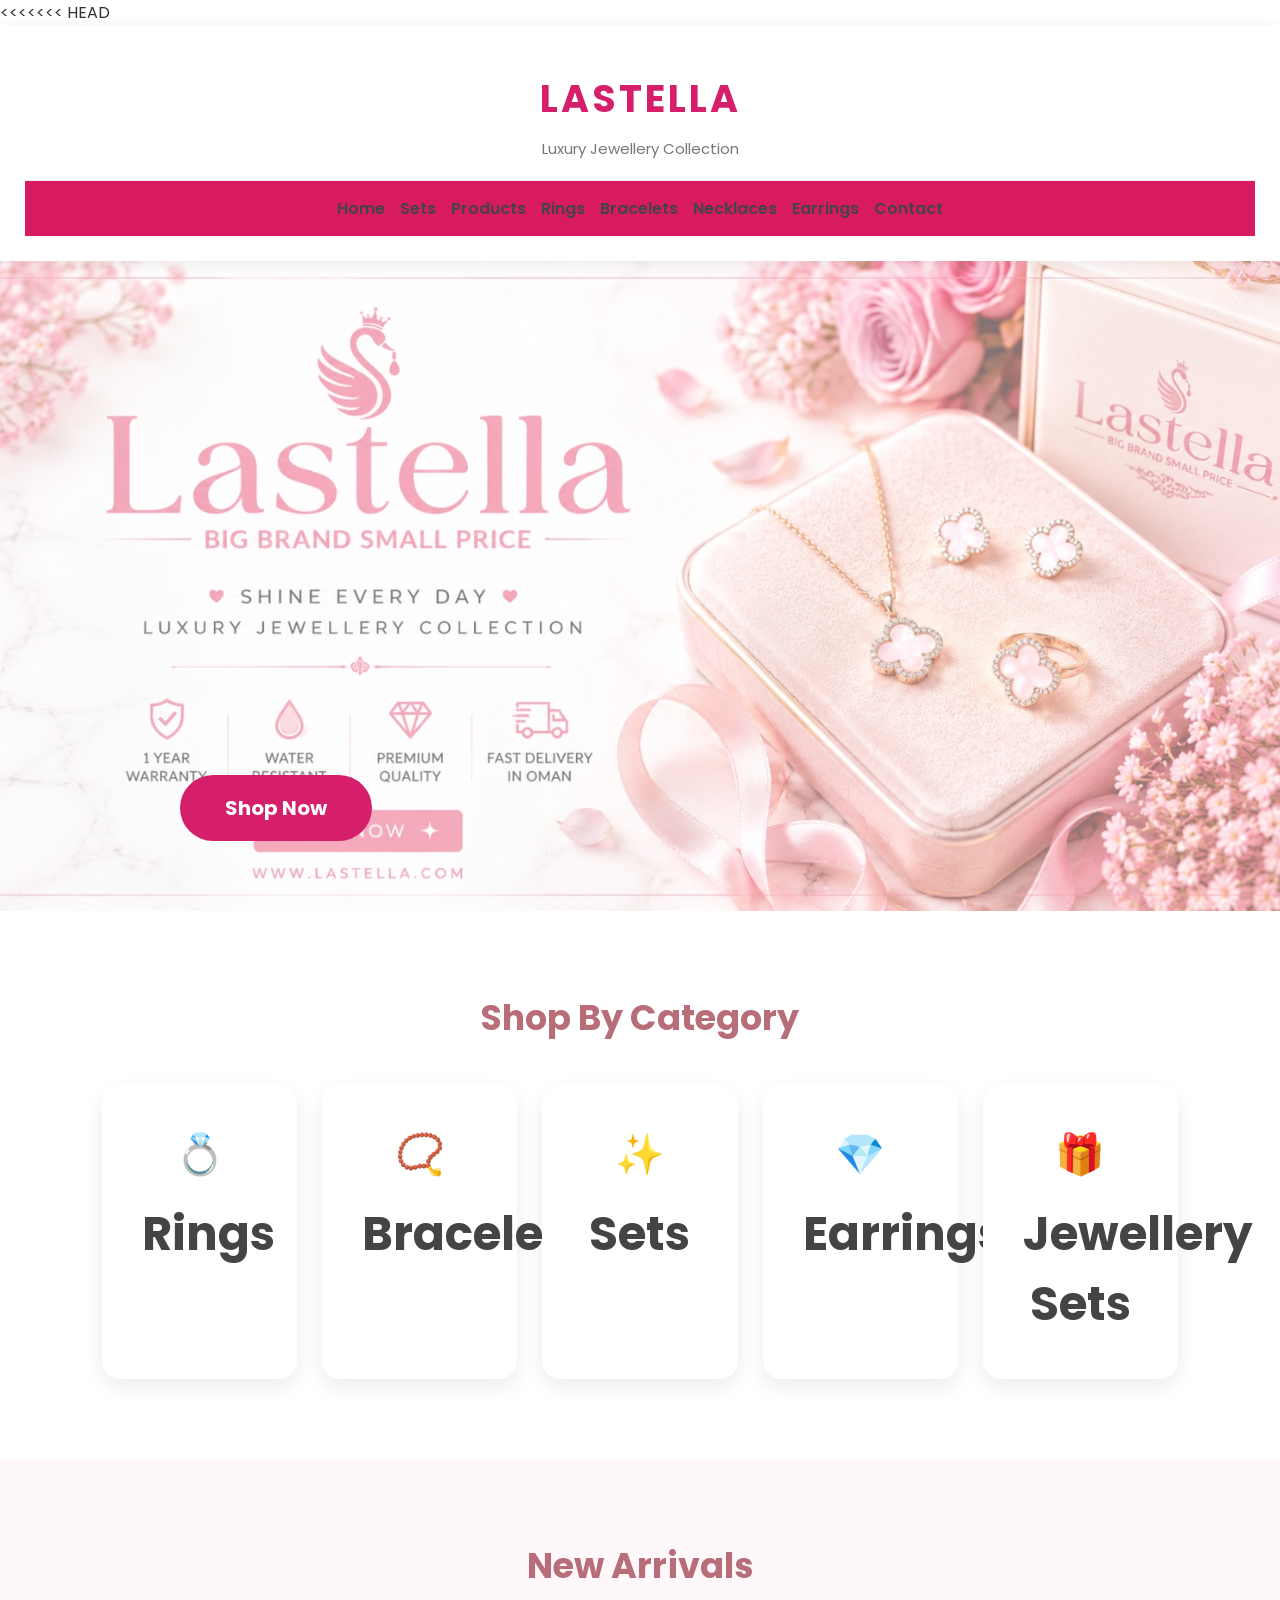
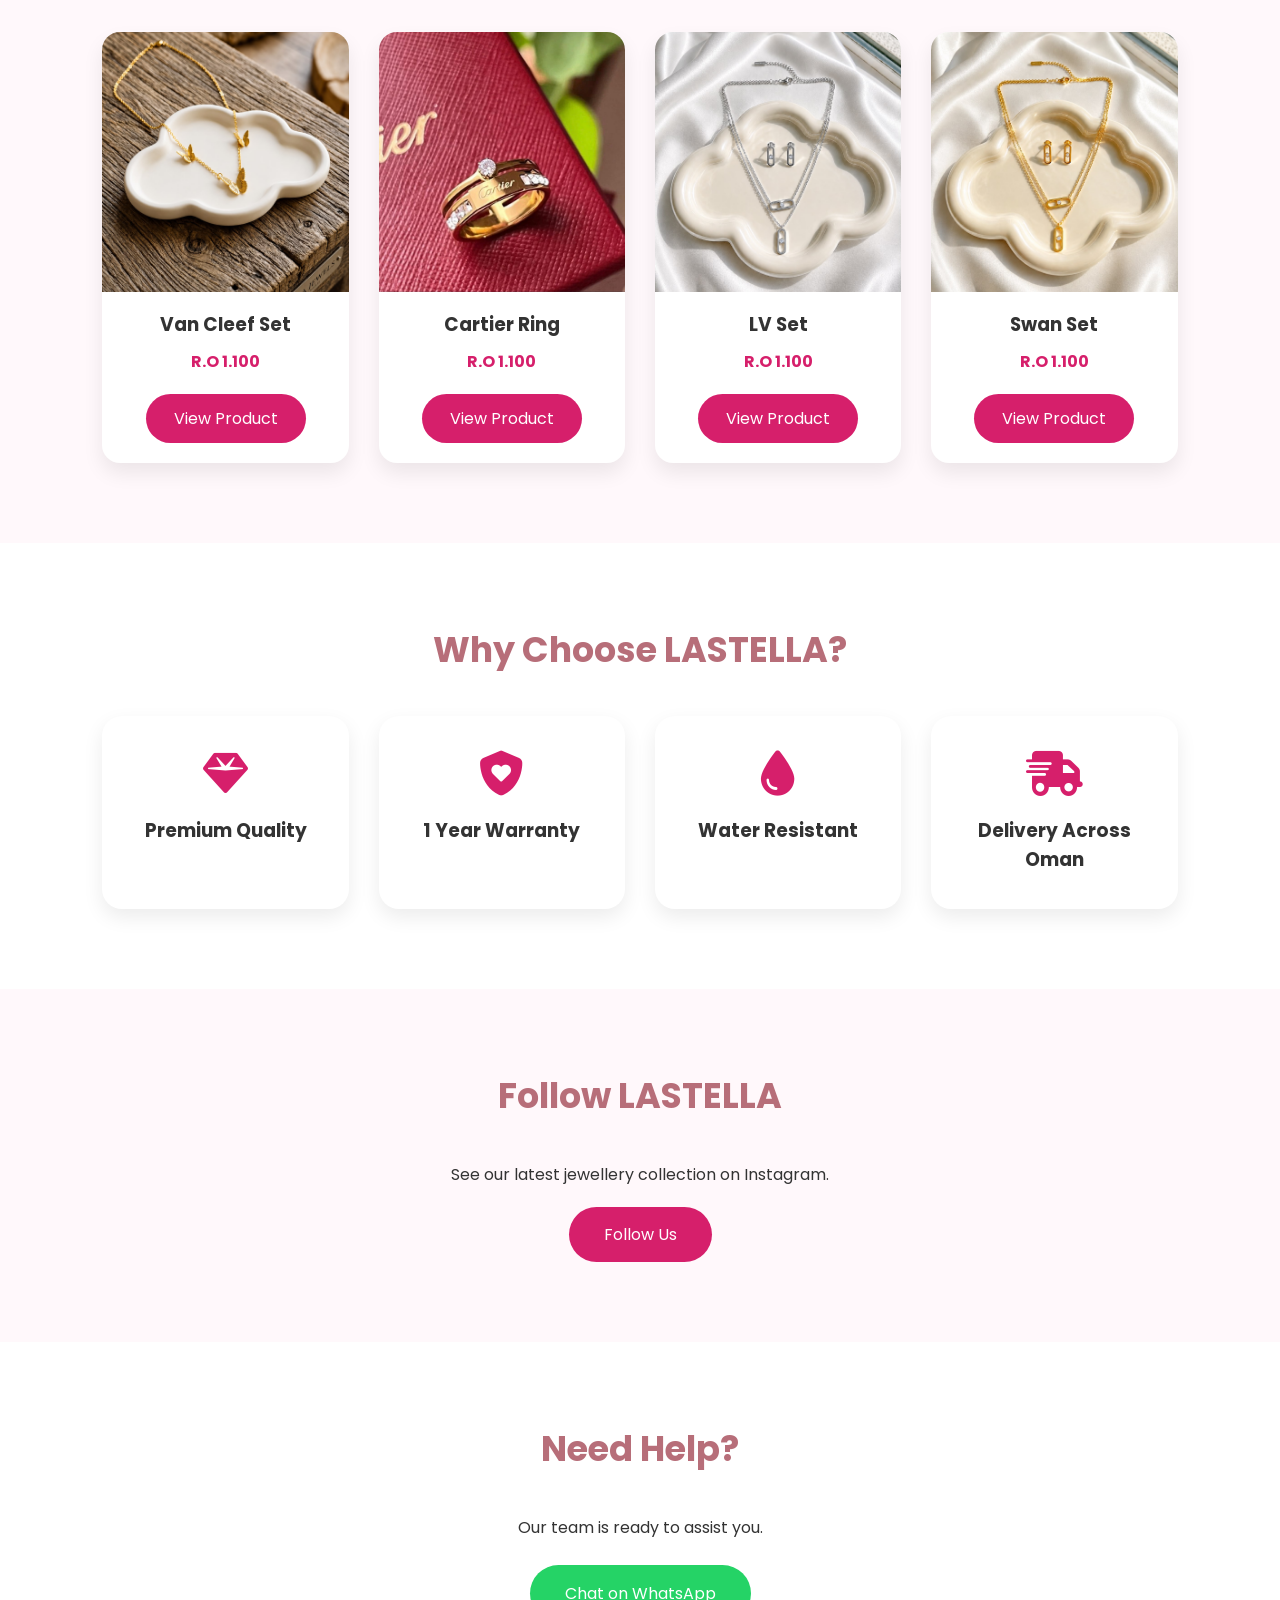
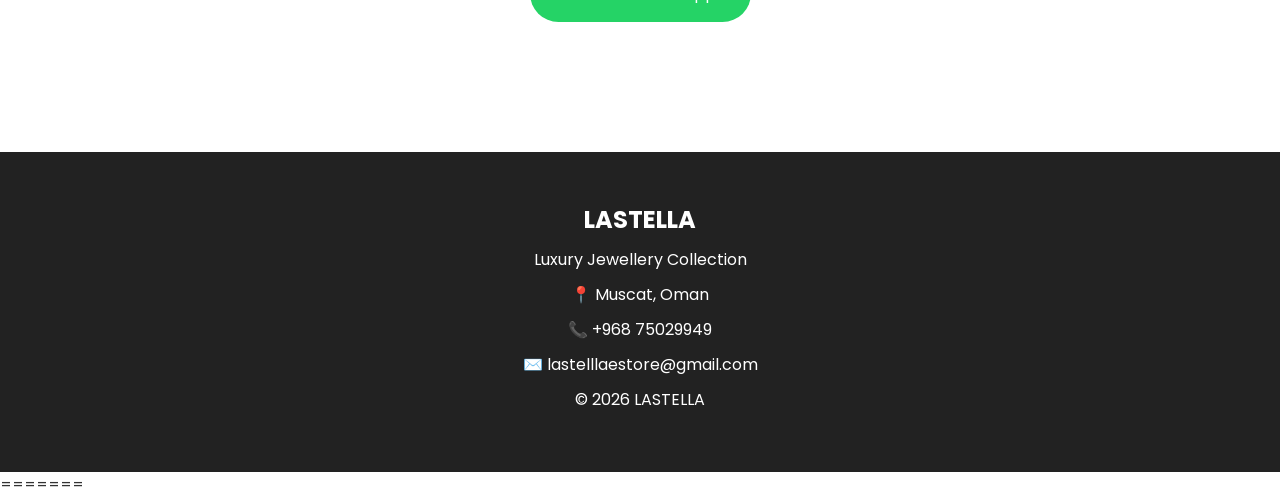
==== index.html @ ee45e2e3 "FSD" ====
<<<<<<< HEAD
<!DOCTYPE html>
<html lang="en">
<head>
<meta charset="UTF-8">
<meta name="viewport" content="width=device-width, initial-scale=1.0">
<title>LASTELLA - Products</title>

<link rel="stylesheet" href="style.css">

</head>
<body>
<!DOCTYPE html>
<html lang="en">

<head>

<meta charset="UTF-8">

<meta name="viewport" content="width=device-width, initial-scale=1.0">

<title>LASTELLA | Luxury Jewellery</title>

<link rel="stylesheet" href="style.css">

<link rel="preconnect" href="https://fonts.googleapis.com">

<link rel="preconnect" href="https://fonts.gstatic.com" crossorigin>

<link href="https://fonts.googleapis.com/css2?family=Poppins:wght@300;400;500;600;700&display=swap" rel="stylesheet">

<link rel="stylesheet"
href="https://cdnjs.cloudflare.com/ajax/libs/font-awesome/6.5.2/css/all.min.css">

</head>

<body>

<!-- ================= HEADER ================= -->

<header>

<div class="logo">

<h1>LASTELLA</h1>

<p>Luxury Jewellery Collection</p>

</div>

<nav>

<a href="index.html">Home</a>

<a href="sets.html">Sets</a>

<a href="products.html">Products</a>

<a href="ring.html">Rings</a>

<a href="bracelet.html">Bracelets</a>

<a href="necklace.html">Necklaces</a>

<a href="earrings.html">Earrings</a>

<a href="contact.html">Contact</a>

</nav>

</header>

<!-- ================= HERO ================= -->

<section class="hero">

<a href="products.html" class="shop-btn">

Shop Now

</a>

</section>
<!-- ================= CATEGORY ================= -->

<section class="category-section">

<h2>

Shop By Category

</h2>

<div class="category-grid">

<a href="ring.html" class="category-card">

💍

<h3>Rings</h3>

</a>

<a href="bracelet.html" class="category-card">

📿

<h3>Bracelets</h3>

</a>

<a href="sets.html" class="category-card">

✨

<h3>Sets</h3>

</a>

<a href="earrings.html" class="category-card">

💎

<h3>Earrings</h3>

</a>

<a href="products.html" class="category-card">

🎁

<h3>Jewellery Sets</h3>

</a>

</div>

</section>

<!-- ================= NEW ARRIVALS ================= -->

<section class="featured">

<h2>

New Arrivals

</h2>

<div class="featured-grid">

<div class="feature-card">

<img src="images/product1.jpg">

<h3>Van Cleef Set</h3>

<p>R.O 1.100</p>

<a href="products.html">

View Product

</a>

</div>

<div class="feature-card">

<img src="images/product500.jpg">

<h3>Cartier Ring</h3>

<p>R.O 1.100</p>

<a href="ring.html">

View Product

</a>

</div>

<div class="feature-card">

<img src="images/product3.jpg">

<h3>LV Set</h3>

<p>R.O 1.100</p>

<a href="products.html">

View Product

</a>

</div>

<div class="feature-card">

<img src="images/product4.jpg">

<h3>Swan Set</h3>

<p>R.O 1.100</p>

<a href="products.html">

View Product

</a>

</div>

</div>

</section>

<!-- ================= WHY CHOOSE US ================= -->

<section class="why">

<h2>

Why Choose LASTELLA?

</h2>

<div class="why-grid">

<div>

<i class="fa-solid fa-gem"></i>

<h3>Premium Quality</h3>

</div>

<div>

<i class="fa-solid fa-shield-heart"></i>

<h3>1 Year Warranty</h3>

</div>

<div>

<i class="fa-solid fa-droplet"></i>

<h3>Water Resistant</h3>

</div>

<div>

<i class="fa-solid fa-truck-fast"></i>

<h3>Delivery Across Oman</h3>

</div>

</div>

</section>

<!-- ================= INSTAGRAM ================= -->

<section class="instagram">

<h2>

Follow LASTELLA

</h2>

<p>

See our latest jewellery collection on Instagram.

</p>

<a href="#">

Follow Us

</a>

</section>

<!-- ================= WHATSAPP ================= -->

<section class="whatsapp-section">

<h2>

Need Help?

</h2>

<p>

Our team is ready to assist you.

</p>

<a
href="https://wa.me/96875029949"
target="_blank">

Chat on WhatsApp

</a>

</section>

<!-- ================= FOOTER ================= -->

<footer>

<h2>

LASTELLA

</h2>

<p>

Luxury Jewellery Collection

</p>

<p>

📍 Muscat, Oman

</p>

<p>

📞 +968 75029949

</p>

<p>

✉️ lastelllaestore@gmail.com

</p>

<p>

© 2026 LASTELLA

</p>

</footer>

<script src="script.js"></script>

</body>

</html>
=======
---- style.css ----
/* ==========================================
   LASTELLA CSS
   PART 1
========================================== */

/* RESET */

*{
    margin:0;
    padding:0;
    box-sizing:border-box;
    font-family:Arial, Helvetica, sans-serif;
}

html{
    scroll-behavior:smooth;
}

body{
    background:#fff8fb;
    color:#333;
    overflow-x:hidden;
}

/* HEADER */

header{
    background:#fff;
    text-align:center;
    padding:25px;
    box-shadow:0 2px 10px rgba(0,0,0,.1);
}

header h1{
    color:#d81b60;
    font-size:42px;
    letter-spacing:2px;
}

header p{
    margin-top:10px;
    color:#666;
}

/* NAVIGATION */

nav{
    background:#d81b60;
    display:flex;
    justify-content:center;
    align-items:center;
    gap:25px;
    padding:15px;
    position:sticky;
    top:0;
    z-index:1000;
}

nav a{
    color:white;
    text-decoration:none;
    font-weight:bold;
    transition:.3s;
}

nav a:hover{
    color:#ffe6ef;
}

/* CART ICON */

.cart-icon{
    position:relative;
    cursor:pointer;
    color:white;
    font-size:26px;
}

#cart-count{
    position:absolute;
    top:-8px;
    right:-10px;
    width:20px;
    height:20px;
    border-radius:50%;
    background:red;
    color:white;
    display:flex;
    justify-content:center;
    align-items:center;
    font-size:11px;
    font-weight:bold;
}

/* PAGE TITLE */

.title{
    text-align:center;
    color:#d81b60;
    font-size:45px;
    margin:40px 0;
}

/* PRODUCTS */

.products{
    width:95%;
    margin:auto;
    display:grid;
    grid-template-columns:repeat(auto-fit,minmax(280px,1fr));
    gap:30px;
    padding-bottom:50px;
}

/* CARD */

.card{
    background:white;
    border-radius:15px;
    overflow:hidden;
    box-shadow:0 8px 18px rgba(0,0,0,.12);
    transition:.3s;
}

.card:hover{
    transform:translateY(-8px);
}

.card img{
    width:100%;
    height:320px;
    object-fit:cover;
}

.card h3{
    text-align:center;
    margin-top:18px;
    font-size:22px;
}

.card h4{
    text-align:center;
    color:#d81b60;
    font-size:28px;
    margin:10px 0 20px;
}

/* BUTTON */

.cart-btn{

    width:85%;

    margin:0 auto 20px;

    display:block;

    padding:14px;

    border:none;

    border-radius:35px;

    background:#d81b60;

    color:white;

    font-size:16px;

    font-weight:bold;

    cursor:pointer;

    transition:.3s;

}

.cart-btn:hover{

    background:#b21450;

}

/* CONTACT */

.contact{

    width:90%;

    max-width:700px;

    margin:60px auto;

    text-align:center;

}

.contact h2{

    color:#d81b60;

    margin-bottom:20px;

}

/* FOOTER */

footer{

    background:#d81b60;

    color:white;

    text-align:center;

    padding:20px;

    margin-top:50px;

}
/* ==========================================
   PART 2
   MOBILE RESPONSIVE
========================================== */

@media screen and (max-width:768px){

body{
    overflow-x:hidden;
}

/* Header */

header{
    padding:18px 10px;
}

header h1{
    font-size:30px;
}

header p{
    font-size:14px;
}

/* Navigation */

nav{
    display:flex;
    justify-content:space-between;
    align-items:center;
    padding:12px 15px;
    gap:10px;
    flex-wrap:wrap;
}

nav a{
    font-size:14px;
    padding:6px;
}

.cart-icon{
    font-size:24px;
}

#cart-count{
    width:18px;
    height:18px;
    font-size:10px;
}

/* Title */

.title{
    font-size:30px;
    margin:25px 0;
}

/* Products */

.products{

    width:100%;

    padding:12px;

    display:grid;

    grid-template-columns:repeat(2,1fr);

    gap:12px;

}

/* Card */

.card{

    border-radius:10px;

    box-shadow:0 4px 12px rgba(0,0,0,.08);

}

.card img{

    width:100%;

    aspect-ratio:1/1;

    height:auto;

    object-fit:cover;

}

.card h3{

    font-size:15px;

    margin:10px 6px 5px;

}

.card h4{

    font-size:18px;

    margin-bottom:10px;

}

/* Button */

.cart-btn{

    width:90%;

    padding:10px;

    font-size:14px;

    margin-bottom:15px;

}

/* Contact */

.contact{

    width:92%;

    padding:20px;

}

}

/* Small Phones */

@media screen and (max-width:480px){

.products{

    grid-template-columns:repeat(2,1fr);

    gap:10px;

}

.card h3{

    font-size:14px;

}

.card h4{

    font-size:16px;

}

.cart-btn{

    font-size:13px;

    padding:9px;

}

}

/* Tablets */

@media screen and (min-width:769px) and (max-width:1024px){

.products{

    grid-template-columns:repeat(3,1fr);

    gap:20px;

}

}
/* =========================
   LASTELLA SEARCH BAR
========================= */

.search-box{

    width:100%;

    display:flex;

    justify-content:center;

    margin:35px auto;

}

.search-box input{

    width:420px;

    max-width:90%;

    padding:16px 25px;

    border:none;

    border-radius:50px;

    font-size:17px;

    font-family:'Poppins',sans-serif;

    background:#ffffff;

    color:#444;

    box-shadow:0 8px 25px rgba(214,31,107,.15);

    transition:.35s;

    outline:none;

}

.search-box input::placeholder{

    color:#999;

}

.search-box input:focus{

    transform:scale(1.03);

    box-shadow:0 10px 30px rgba(214,31,107,.35);

    border:2px solid #d61f6b;

}
@media(max-width:768px){

.search-box{

    padding:0 15px;

}

.search-box input{

    width:100%;

    font-size:16px;

    padding:15px 20px;

}

}
/* IMAGE ZOOM */

.image-modal{

    display:none;

    position:fixed;

    z-index:9999;

    left:0;

    top:0;

    width:100%;

    height:100%;

    background:rgba(0,0,0,.92);

    justify-content:center;

    align-items:center;

}

.image-modal img{

    max-width:90%;

    max-height:90%;

    border-radius:15px;

    animation:zoom .3s;

}

@keyframes zoom{

    from{

        transform:scale(.8);

    }

    to{

        transform:scale(1);

    }

}

.close-image{

    position:absolute;

    top:25px;

    right:35px;

    color:white;

    font-size:45px;

    cursor:pointer;

}
.out-stock{

    background:#999 !important;

    cursor:not-allowed;

    opacity:.8;

}

/* ===========================
   Ring Size Selector
=========================== */

.size-title{
    text-align:center;
    margin:15px 0 10px;
    font-size:15px;
    font-weight:600;
    color:#555;
}

.card .size-selector{
    display:flex !important;
    justify-content:center;
    align-items:center;
    gap:12px;
    margin-bottom:20px;
}

.card .size-selector button{

    width:42px;

    height:42px;

    border-radius:50%;

    border:none;

    background:#f3f3f3;

    color:#333;

    font-size:15px;

    font-weight:bold;

    cursor:pointer;

    transition:.3s;
}

.card .size-selector button:hover{

    background:#d61f6b;

    color:white;

}

.card .size-selector button.active{

    background:#d61f6b;

    color:white;

}
/* ==========================================
        LASTELLA LUXURY HOMEPAGE
========================================== */

*{
    margin:0;
    padding:0;
    box-sizing:border-box;
    font-family:'Poppins',sans-serif;
}

body{
    background:#fff;
    color:#333;
}

/* HEADER */

header{

    width:100%;

    background:white;

    box-shadow:0 3px 15px rgba(0,0,0,.08);

    position:sticky;

    top:0;

    z-index:999;

}

.logo{

    text-align:center;

    padding:20px;

}

.logo h1{

    color:#d61f6b;

    font-size:38px;

    letter-spacing:3px;

}

.logo p{

    color:#777;

    font-size:15px;

}

nav{

    display:flex;

    justify-content:center;

    flex-wrap:wrap;

    gap:15px;

    padding:15px;

    border-top:1px solid #eee;

}

nav a{

    text-decoration:none;

    color:#444;

    font-weight:600;

    transition:.3s;

}

nav a:hover{

    color:#d61f6b;

}

/* HERO */

.hero{

    width:100%;

    height:650px;

    background:url("images/banner.jpg") center center;

    background-size:cover;

    background-repeat:no-repeat;

    position:relative;

}

.hero::before{

    content:"";

    position:absolute;

    inset:0;

    background:rgba(255,255,255,.45);

}

.hero-content{

    position:relative;

    z-index:2;

}

.hero h1{

    font-size:55px;

    color:#b76e79;

}

.hero h2{

    margin:20px 0;

    font-size:28px;

    color:#444;

}

.hero p{

    color:#666;

    font-size:18px;

    margin-bottom:35px;

}

.shop-btn{

    position:absolute;

    left:180px;

    bottom:70px;

    background:#d61f6b;

    color:white;

    padding:18px 45px;

    border-radius:40px;

    text-decoration:none;

    font-size:20px;

    font-weight:bold;

}
.shop-btn:hover{

    transform:scale(1.05);

}
.shop-btn:hover{

    transform:translateY(-5px);

    box-shadow:0 10px 20px rgba(214,31,107,.3);

}

/* SECTION TITLE */

section h2{

    text-align:center;

    margin-bottom:40px;

    color:#b76e79;

    font-size:35px;

}

/* CATEGORY */

.category-section{

    padding:80px 8%;

}

.category-grid{

    display:grid;

    grid-template-columns:repeat(auto-fit,minmax(180px,1fr));

    gap:25px;

}

.category-card{

    background:white;

    text-align:center;

    padding:40px;

    border-radius:18px;

    text-decoration:none;

    color:#444;

    box-shadow:0 8px 20px rgba(0,0,0,.08);

    transition:.3s;

}

.category-card:hover{

    transform:translateY(-8px);

    background:#fff0f5;

}

.category-card{

    font-size:40px;

}

.category-card h3{

    margin-top:15px;

}

/* FEATURED */

.featured{

    padding:80px 8%;

    background:#fff8fb;

}

.featured-grid{

    display:grid;

    grid-template-columns:repeat(auto-fit,minmax(230px,1fr));

    gap:30px;

}

.feature-card{

    background:white;

    border-radius:18px;

    overflow:hidden;

    text-align:center;

    box-shadow:0 10px 20px rgba(0,0,0,.08);

    transition:.3s;

}

.feature-card:hover{

    transform:translateY(-10px);

}

.feature-card img{

    width:100%;

    height:260px;

    object-fit:cover;

}

.feature-card h3{

    margin:18px 0 10px;

}

.feature-card p{

    color:#d61f6b;

    font-weight:bold;

}

.feature-card a{

    display:inline-block;

    margin:20px;

    padding:12px 28px;

    background:#d61f6b;

    color:white;

    border-radius:30px;

    text-decoration:none;

}

/* WHY */

.why{

    padding:80px 8%;

}

.why-grid{

    display:grid;

    grid-template-columns:repeat(auto-fit,minmax(220px,1fr));

    gap:30px;

    text-align:center;

}

.why-grid div{

    background:white;

    padding:35px;

    border-radius:20px;

    box-shadow:0 8px 20px rgba(0,0,0,.08);

}

.why-grid i{

    font-size:45px;

    color:#d61f6b;

    margin-bottom:20px;

}

/* INSTAGRAM */

.instagram{

    padding:80px 8%;

    background:#fff8fb;

    text-align:center;

}

.instagram p{

    margin:20px 0;

}

.instagram a{

    display:inline-block;

    background:#d61f6b;

    color:white;

    padding:15px 35px;

    border-radius:40px;

    text-decoration:none;

}

/* WHATSAPP */

.whatsapp-section{

    padding:80px 8%;

    text-align:center;

}

.whatsapp-section a{

    display:inline-block;

    margin-top:25px;

    background:#25D366;

    color:white;

    padding:16px 35px;

    border-radius:40px;

    text-decoration:none;

}

/* FOOTER */

footer{

    background:#222;

    color:white;

    text-align:center;

    padding:50px 20px;

}

footer p{

    margin:10px 0;

}

/* MOBILE */

@media(max-width:768px){

.hero{

    height:70vh;

}

.hero h1{

    font-size:34px;

}

.hero h2{

    font-size:22px;

}

.hero p{

    font-size:16px;

}

.logo h1{

    font-size:28px;

}

nav{

    gap:10px;

}

nav a{

    font-size:14px;

}

section h2{

    font-size:28px;

}

.feature-card img{

    height:220px;

}

}
/* Fade Animation */

.hidden{

opacity:0;

transform:translateY(50px);

transition:.8s;

}

.show{

opacity:1;

transform:translateY(0);

}


/* Back To Top */

.top-btn{

position:fixed;

bottom:25px;

right:25px;

width:50px;

height:50px;

border:none;

border-radius:50%;

background:#d61f6b;

color:white;

font-size:22px;

cursor:pointer;

display:none;

box-shadow:0 8px 20px rgba(0,0,0,.25);

z-index:9999;

transition:.3s;

}

.show-top{

display:block;

}

.top-btn:hover{

transform:scale(1.1);

}


/* Pulse Animation */

.pulse{

animation:pulse .8s;

}

@keyframes pulse{

0%{

transform:scale(1);

}

50%{

transform:scale(1.08);

}

100%{

transform:scale(1);

}

}
/* Product Sizes */

.size-box{

    margin-top:15px;

    text-align:center;

}

.size-box p{

    margin-bottom:10px;

    font-size:14px;

    color:#555;

    font-weight:600;

}

.size-box button{

    width:42px;

    height:42px;

    margin:5px;

    border:none;

    border-radius:50%;

    background:#f3f3f3;

    cursor:pointer;

    font-weight:bold;

    transition:.3s;

}

.size-box button:hover{

    background:#d61f6b;

    color:#fff;

}
/* ===========================
   Checkout Products
=========================== */

.checkout-product{

display:flex;

align-items:center;

gap:15px;

margin-bottom:20px;

}

.checkout-image{

width:80px;

height:80px;

border-radius:10px;

object-fit:cover;

border:1px solid #ddd;

}

.summary-row{

display:flex;

justify-content:space-between;

margin:15px 0;

font-size:16px;

}

.total{

font-size:20px;

font-weight:bold;

color:#d4af37;

}

.bank-details{

background:#fff8e8;

padding:15px;

border-radius:10px;

margin:20px 0;

border:1px solid #f0d68a;

}
/* ======================================
   CHECKOUT PAGE
====================================== */

.checkout-page{
    max-width:1200px;
    margin:40px auto;
    display:grid;
    grid-template-columns:2fr 1fr;
    gap:30px;
    padding:20px;
}

.billing-box,
.summary-box{
    background:#fff;
    border-radius:15px;
    padding:30px;
    box-shadow:0 5px 20px rgba(0,0,0,.08);
}

.billing-box h2,
.summary-box h2{
    margin-bottom:25px;
}

.billing-box input,
.billing-box select,
.billing-box textarea{
    width:100%;
    padding:14px;
    margin-bottom:15px;
    border:1px solid #ddd;
    border-radius:10px;
    font-size:15px;
    outline:none;
    transition:.3s;
}

.billing-box input:focus,
.billing-box select:focus,
.billing-box textarea:focus{
    border-color:#d4af37;
    box-shadow:0 0 8px rgba(212,175,55,.3);
}

.billing-box textarea{
    height:100px;
    resize:none;
}

.checkout-btn{
    width:100%;
    background:#d4af37;
    color:#fff;
    border:none;
    padding:16px;
    border-radius:10px;
    font-size:18px;
    cursor:pointer;
    transition:.3s;
}

.checkout-btn:hover{
    background:#b99220;
}

.checkout-product{
    display:flex;
    gap:15px;
    align-items:center;
    margin-bottom:20px;
}

.checkout-image{
    width:80px;
    height:80px;
    object-fit:cover;
    border-radius:10px;
    border:1px solid #ddd;
}

.summary-row{
    display:flex;
    justify-content:space-between;
    margin:15px 0;
}

.total{
    font-size:20px;
    color:#d4af37;
    font-weight:bold;
}
@media(max-width:768px){

.checkout-page{

grid-template-columns:1fr;

}

.billing-box,
.summary-box{

padding:20px;

}

.checkout-product{

flex-direction:column;

text-align:center;

}

.checkout-image{

width:120px;
height:120px;

}

.checkout-btn{

position:fixed;
left:15px;
right:15px;
bottom:15px;
z-index:999;

}

body{

padding-bottom:90px;

}
.qty-box{

display:flex;

align-items:center;

gap:10px;

}

.qty-box button{

width:35px;

height:35px;

border:none;

background:#f8d7da;

border-radius:8px;

cursor:pointer;

font-size:20px;

font-weight:bold;

transition:.3s;

}

.qty-box button:hover{

background:#d4af37;

color:white;

}

.remove-btn{

margin-left:20px;

width:40px;

height:40px;

border:none;

background:#ff4d4d;

color:white;

border-radius:50%;

cursor:pointer;

font-size:18px;

transition:.3s;

}

.remove-btn:hover{

background:#d60000;

transform:scale(1.1);

}
}
.payment-option{

display:block;

margin:15px 0;

font-size:16px;

cursor:pointer;

}

.payment-option input{

margin-right:8px;

}

.bank-details{

background:#fff8e5;

padding:20px;

border-radius:10px;

margin-top:20px;

border:1px solid #d4af37;

}

.bank-details h4{

color:#d4af37;

margin-bottom:10px;

}

.bank-details p{

margin:8px 0;

}
/* ==========================================
   PART 3
   SHOPPING CART SIDEBAR
========================================== */

/* Cart Sidebar */

#cart-sidebar{
    position:fixed;
    top:0;
    right:-420px;
    width:400px;
    max-width:100%;
    height:100vh;
    background:#fff;
    box-shadow:-5px 0 25px rgba(0,0,0,.20);
    transition:0.35s ease;
    z-index:99999;
    display:flex;
    flex-direction:column;
}

#cart-sidebar.open{
    right:0;
}

/* Header */

.cart-header{
    display:flex;
    justify-content:space-between;
    align-items:center;
    padding:20px;
    border-bottom:1px solid #eee;
}

.cart-header h2{
    font-size:34px;
    color:#222;
}

.close-cart{
    font-size:32px;
    cursor:pointer;
    font-weight:bold;
}

/* Products */

#cart-items{
    flex:1;
    overflow-y:auto;
    padding:15px;
}

/* Single Product */

.cart-product{
    display:flex;
    align-items:center;
    gap:12px;
    padding:12px 0;
    border-bottom:1px solid #eee;
}

.cart-product img{
    width:80px;
    height:80px;
    object-fit:cover;
    border-radius:10px;
}

.cart-info{
    flex:1;
}

.cart-info h4{
    font-size:17px;
    margin-bottom:6px;
}

.cart-info p{
    color:#d81b60;
    font-weight:bold;
    margin-bottom:8px;
}

/* Quantity */

.qty{
    display:flex;
    align-items:center;
    gap:10px;
}

.qty button{
    width:32px;
    height:32px;
    border:none;
    background:#f3f3f3;
    cursor:pointer;
    border-radius:5px;
    font-size:18px;
}

.qty button:hover{
    background:#d81b60;
    color:#fff;
}

.qty span{
    font-weight:bold;
    min-width:20px;
    text-align:center;
}

/* Remove */

.remove{
    color:red;
    font-size:22px;
    cursor:pointer;
}

/* Footer */

.cart-footer{
    padding:20px;
    border-top:1px solid #eee;
    background:#fff;
}

.cart-footer h3{
    display:flex;
    justify-content:space-between;
    margin-bottom:20px;
    font-size:26px;
}

/* Buttons */

.checkout-btn,
.whatsapp-cart{

    width:100%;
    padding:15px;
    border:none;
    border-radius:35px;
    font-size:17px;
    cursor:pointer;
    transition:.3s;
}

.checkout-btn{
    background:#d81b60;
    color:#fff;
    margin-bottom:12px;
}

.checkout-btn:hover{
    background:#b3134d;
}

.whatsapp-cart{
    background:#25D366;
    color:#fff;
}

.whatsapp-cart:hover{
    background:#1ea952;
}

/* Scrollbar */

#cart-items::-webkit-scrollbar{
    width:6px;
}

#cart-items::-webkit-scrollbar-thumb{
    background:#d81b60;
    border-radius:10px;
}

/* Mobile */

@media screen and (max-width:768px){

#cart-sidebar{
    width:100%;
}

.cart-header h2{
    font-size:26px;
}

.cart-product img{
    width:70px;
    height:70px;
}

.cart-footer h3{
    font-size:22px;
}

.checkout-btn,
.whatsapp-cart{
    font-size:15px;
    padding:13px;
}

}
/* Popup */

.popup{

display:none;

position:fixed;

top:0;

left:0;

width:100%;

height:100%;

background:rgba(0,0,0,.5);

justify-content:center;

align-items:center;

z-index:9999;

}

.popup-box{

background:white;

padding:30px;

border-radius:15px;

width:400px;

max-width:90%;

text-align:center;

}

.popup-buttons{

display:flex;

justify-content:space-between;

margin-top:20px;

}

.cancel-btn{

background:#ccc;

border:none;

padding:12px 25px;

border-radius:8px;

cursor:pointer;

}

.confirm-btn{

background:#d4af37;

color:white;

border:none;

padding:12px 25px;

border-radius:8px;

cursor:pointer;

}
---- style.css ----
/* ==========================================
   LASTELLA CSS
   PART 1
========================================== */

/* RESET */

*{
    margin:0;
    padding:0;
    box-sizing:border-box;
    font-family:Arial, Helvetica, sans-serif;
}

html{
    scroll-behavior:smooth;
}

body{
    background:#fff8fb;
    color:#333;
    overflow-x:hidden;
}

/* HEADER */

header{
    background:#fff;
    text-align:center;
    padding:25px;
    box-shadow:0 2px 10px rgba(0,0,0,.1);
}

header h1{
    color:#d81b60;
    font-size:42px;
    letter-spacing:2px;
}

header p{
    margin-top:10px;
    color:#666;
}

/* NAVIGATION */

nav{
    background:#d81b60;
    display:flex;
    justify-content:center;
    align-items:center;
    gap:25px;
    padding:15px;
    position:sticky;
    top:0;
    z-index:1000;
}

nav a{
    color:white;
    text-decoration:none;
    font-weight:bold;
    transition:.3s;
}

nav a:hover{
    color:#ffe6ef;
}

/* CART ICON */

.cart-icon{
    position:relative;
    cursor:pointer;
    color:white;
    font-size:26px;
}

#cart-count{
    position:absolute;
    top:-8px;
    right:-10px;
    width:20px;
    height:20px;
    border-radius:50%;
    background:red;
    color:white;
    display:flex;
    justify-content:center;
    align-items:center;
    font-size:11px;
    font-weight:bold;
}

/* PAGE TITLE */

.title{
    text-align:center;
    color:#d81b60;
    font-size:45px;
    margin:40px 0;
}

/* PRODUCTS */

.products{
    width:95%;
    margin:auto;
    display:grid;
    grid-template-columns:repeat(auto-fit,minmax(280px,1fr));
    gap:30px;
    padding-bottom:50px;
}

/* CARD */

.card{
    background:white;
    border-radius:15px;
    overflow:hidden;
    box-shadow:0 8px 18px rgba(0,0,0,.12);
    transition:.3s;
}

.card:hover{
    transform:translateY(-8px);
}

.card img{
    width:100%;
    height:320px;
    object-fit:cover;
}

.card h3{
    text-align:center;
    margin-top:18px;
    font-size:22px;
}

.card h4{
    text-align:center;
    color:#d81b60;
    font-size:28px;
    margin:10px 0 20px;
}

/* BUTTON */

.cart-btn{

    width:85%;

    margin:0 auto 20px;

    display:block;

    padding:14px;

    border:none;

    border-radius:35px;

    background:#d81b60;

    color:white;

    font-size:16px;

    font-weight:bold;

    cursor:pointer;

    transition:.3s;

}

.cart-btn:hover{

    background:#b21450;

}

/* CONTACT */

.contact{

    width:90%;

    max-width:700px;

    margin:60px auto;

    text-align:center;

}

.contact h2{

    color:#d81b60;

    margin-bottom:20px;

}

/* FOOTER */

footer{

    background:#d81b60;

    color:white;

    text-align:center;

    padding:20px;

    margin-top:50px;

}
/* ==========================================
   PART 2
   MOBILE RESPONSIVE
========================================== */

@media screen and (max-width:768px){

body{
    overflow-x:hidden;
}

/* Header */

header{
    padding:18px 10px;
}

header h1{
    font-size:30px;
}

header p{
    font-size:14px;
}

/* Navigation */

nav{
    display:flex;
    justify-content:space-between;
    align-items:center;
    padding:12px 15px;
    gap:10px;
    flex-wrap:wrap;
}

nav a{
    font-size:14px;
    padding:6px;
}

.cart-icon{
    font-size:24px;
}

#cart-count{
    width:18px;
    height:18px;
    font-size:10px;
}

/* Title */

.title{
    font-size:30px;
    margin:25px 0;
}

/* Products */

.products{

    width:100%;

    padding:12px;

    display:grid;

    grid-template-columns:repeat(2,1fr);

    gap:12px;

}

/* Card */

.card{

    border-radius:10px;

    box-shadow:0 4px 12px rgba(0,0,0,.08);

}

.card img{

    width:100%;

    aspect-ratio:1/1;

    height:auto;

    object-fit:cover;

}

.card h3{

    font-size:15px;

    margin:10px 6px 5px;

}

.card h4{

    font-size:18px;

    margin-bottom:10px;

}

/* Button */

.cart-btn{

    width:90%;

    padding:10px;

    font-size:14px;

    margin-bottom:15px;

}

/* Contact */

.contact{

    width:92%;

    padding:20px;

}

}

/* Small Phones */

@media screen and (max-width:480px){

.products{

    grid-template-columns:repeat(2,1fr);

    gap:10px;

}

.card h3{

    font-size:14px;

}

.card h4{

    font-size:16px;

}

.cart-btn{

    font-size:13px;

    padding:9px;

}

}

/* Tablets */

@media screen and (min-width:769px) and (max-width:1024px){

.products{

    grid-template-columns:repeat(3,1fr);

    gap:20px;

}

}
/* =========================
   LASTELLA SEARCH BAR
========================= */

.search-box{

    width:100%;

    display:flex;

    justify-content:center;

    margin:35px auto;

}

.search-box input{

    width:420px;

    max-width:90%;

    padding:16px 25px;

    border:none;

    border-radius:50px;

    font-size:17px;

    font-family:'Poppins',sans-serif;

    background:#ffffff;

    color:#444;

    box-shadow:0 8px 25px rgba(214,31,107,.15);

    transition:.35s;

    outline:none;

}

.search-box input::placeholder{

    color:#999;

}

.search-box input:focus{

    transform:scale(1.03);

    box-shadow:0 10px 30px rgba(214,31,107,.35);

    border:2px solid #d61f6b;

}
@media(max-width:768px){

.search-box{

    padding:0 15px;

}

.search-box input{

    width:100%;

    font-size:16px;

    padding:15px 20px;

}

}
/* IMAGE ZOOM */

.image-modal{

    display:none;

    position:fixed;

    z-index:9999;

    left:0;

    top:0;

    width:100%;

    height:100%;

    background:rgba(0,0,0,.92);

    justify-content:center;

    align-items:center;

}

.image-modal img{

    max-width:90%;

    max-height:90%;

    border-radius:15px;

    animation:zoom .3s;

}

@keyframes zoom{

    from{

        transform:scale(.8);

    }

    to{

        transform:scale(1);

    }

}

.close-image{

    position:absolute;

    top:25px;

    right:35px;

    color:white;

    font-size:45px;

    cursor:pointer;

}
.out-stock{

    background:#999 !important;

    cursor:not-allowed;

    opacity:.8;

}

/* ===========================
   Ring Size Selector
=========================== */

.size-title{
    text-align:center;
    margin:15px 0 10px;
    font-size:15px;
    font-weight:600;
    color:#555;
}

.card .size-selector{
    display:flex !important;
    justify-content:center;
    align-items:center;
    gap:12px;
    margin-bottom:20px;
}

.card .size-selector button{

    width:42px;

    height:42px;

    border-radius:50%;

    border:none;

    background:#f3f3f3;

    color:#333;

    font-size:15px;

    font-weight:bold;

    cursor:pointer;

    transition:.3s;
}

.card .size-selector button:hover{

    background:#d61f6b;

    color:white;

}

.card .size-selector button.active{

    background:#d61f6b;

    color:white;

}
/* ==========================================
        LASTELLA LUXURY HOMEPAGE
========================================== */

*{
    margin:0;
    padding:0;
    box-sizing:border-box;
    font-family:'Poppins',sans-serif;
}

body{
    background:#fff;
    color:#333;
}

/* HEADER */

header{

    width:100%;

    background:white;

    box-shadow:0 3px 15px rgba(0,0,0,.08);

    position:sticky;

    top:0;

    z-index:999;

}

.logo{

    text-align:center;

    padding:20px;

}

.logo h1{

    color:#d61f6b;

    font-size:38px;

    letter-spacing:3px;

}

.logo p{

    color:#777;

    font-size:15px;

}

nav{

    display:flex;

    justify-content:center;

    flex-wrap:wrap;

    gap:15px;

    padding:15px;

    border-top:1px solid #eee;

}

nav a{

    text-decoration:none;

    color:#444;

    font-weight:600;

    transition:.3s;

}

nav a:hover{

    color:#d61f6b;

}

/* HERO */

.hero{

    width:100%;

    height:650px;

    background:url("images/banner.jpg") center center;

    background-size:cover;

    background-repeat:no-repeat;

    position:relative;

}

.hero::before{

    content:"";

    position:absolute;

    inset:0;

    background:rgba(255,255,255,.45);

}

.hero-content{

    position:relative;

    z-index:2;

}

.hero h1{

    font-size:55px;

    color:#b76e79;

}

.hero h2{

    margin:20px 0;

    font-size:28px;

    color:#444;

}

.hero p{

    color:#666;

    font-size:18px;

    margin-bottom:35px;

}

.shop-btn{

    position:absolute;

    left:180px;

    bottom:70px;

    background:#d61f6b;

    color:white;

    padding:18px 45px;

    border-radius:40px;

    text-decoration:none;

    font-size:20px;

    font-weight:bold;

}
.shop-btn:hover{

    transform:scale(1.05);

}
.shop-btn:hover{

    transform:translateY(-5px);

    box-shadow:0 10px 20px rgba(214,31,107,.3);

}

/* SECTION TITLE */

section h2{

    text-align:center;

    margin-bottom:40px;

    color:#b76e79;

    font-size:35px;

}

/* CATEGORY */

.category-section{

    padding:80px 8%;

}

.category-grid{

    display:grid;

    grid-template-columns:repeat(auto-fit,minmax(180px,1fr));

    gap:25px;

}

.category-card{

    background:white;

    text-align:center;

    padding:40px;

    border-radius:18px;

    text-decoration:none;

    color:#444;

    box-shadow:0 8px 20px rgba(0,0,0,.08);

    transition:.3s;

}

.category-card:hover{

    transform:translateY(-8px);

    background:#fff0f5;

}

.category-card{

    font-size:40px;

}

.category-card h3{

    margin-top:15px;

}

/* FEATURED */

.featured{

    padding:80px 8%;

    background:#fff8fb;

}

.featured-grid{

    display:grid;

    grid-template-columns:repeat(auto-fit,minmax(230px,1fr));

    gap:30px;

}

.feature-card{

    background:white;

    border-radius:18px;

    overflow:hidden;

    text-align:center;

    box-shadow:0 10px 20px rgba(0,0,0,.08);

    transition:.3s;

}

.feature-card:hover{

    transform:translateY(-10px);

}

.feature-card img{

    width:100%;

    height:260px;

    object-fit:cover;

}

.feature-card h3{

    margin:18px 0 10px;

}

.feature-card p{

    color:#d61f6b;

    font-weight:bold;

}

.feature-card a{

    display:inline-block;

    margin:20px;

    padding:12px 28px;

    background:#d61f6b;

    color:white;

    border-radius:30px;

    text-decoration:none;

}

/* WHY */

.why{

    padding:80px 8%;

}

.why-grid{

    display:grid;

    grid-template-columns:repeat(auto-fit,minmax(220px,1fr));

    gap:30px;

    text-align:center;

}

.why-grid div{

    background:white;

    padding:35px;

    border-radius:20px;

    box-shadow:0 8px 20px rgba(0,0,0,.08);

}

.why-grid i{

    font-size:45px;

    color:#d61f6b;

    margin-bottom:20px;

}

/* INSTAGRAM */

.instagram{

    padding:80px 8%;

    background:#fff8fb;

    text-align:center;

}

.instagram p{

    margin:20px 0;

}

.instagram a{

    display:inline-block;

    background:#d61f6b;

    color:white;

    padding:15px 35px;

    border-radius:40px;

    text-decoration:none;

}

/* WHATSAPP */

.whatsapp-section{

    padding:80px 8%;

    text-align:center;

}

.whatsapp-section a{

    display:inline-block;

    margin-top:25px;

    background:#25D366;

    color:white;

    padding:16px 35px;

    border-radius:40px;

    text-decoration:none;

}

/* FOOTER */

footer{

    background:#222;

    color:white;

    text-align:center;

    padding:50px 20px;

}

footer p{

    margin:10px 0;

}

/* MOBILE */

@media(max-width:768px){

.hero{

    height:70vh;

}

.hero h1{

    font-size:34px;

}

.hero h2{

    font-size:22px;

}

.hero p{

    font-size:16px;

}

.logo h1{

    font-size:28px;

}

nav{

    gap:10px;

}

nav a{

    font-size:14px;

}

section h2{

    font-size:28px;

}

.feature-card img{

    height:220px;

}

}
/* Fade Animation */

.hidden{

opacity:0;

transform:translateY(50px);

transition:.8s;

}

.show{

opacity:1;

transform:translateY(0);

}


/* Back To Top */

.top-btn{

position:fixed;

bottom:25px;

right:25px;

width:50px;

height:50px;

border:none;

border-radius:50%;

background:#d61f6b;

color:white;

font-size:22px;

cursor:pointer;

display:none;

box-shadow:0 8px 20px rgba(0,0,0,.25);

z-index:9999;

transition:.3s;

}

.show-top{

display:block;

}

.top-btn:hover{

transform:scale(1.1);

}


/* Pulse Animation */

.pulse{

animation:pulse .8s;

}

@keyframes pulse{

0%{

transform:scale(1);

}

50%{

transform:scale(1.08);

}

100%{

transform:scale(1);

}

}
/* Product Sizes */

.size-box{

    margin-top:15px;

    text-align:center;

}

.size-box p{

    margin-bottom:10px;

    font-size:14px;

    color:#555;

    font-weight:600;

}

.size-box button{

    width:42px;

    height:42px;

    margin:5px;

    border:none;

    border-radius:50%;

    background:#f3f3f3;

    cursor:pointer;

    font-weight:bold;

    transition:.3s;

}

.size-box button:hover{

    background:#d61f6b;

    color:#fff;

}
/* ===========================
   Checkout Products
=========================== */

.checkout-product{

display:flex;

align-items:center;

gap:15px;

margin-bottom:20px;

}

.checkout-image{

width:80px;

height:80px;

border-radius:10px;

object-fit:cover;

border:1px solid #ddd;

}

.summary-row{

display:flex;

justify-content:space-between;

margin:15px 0;

font-size:16px;

}

.total{

font-size:20px;

font-weight:bold;

color:#d4af37;

}

.bank-details{

background:#fff8e8;

padding:15px;

border-radius:10px;

margin:20px 0;

border:1px solid #f0d68a;

}
/* ======================================
   CHECKOUT PAGE
====================================== */

.checkout-page{
    max-width:1200px;
    margin:40px auto;
    display:grid;
    grid-template-columns:2fr 1fr;
    gap:30px;
    padding:20px;
}

.billing-box,
.summary-box{
    background:#fff;
    border-radius:15px;
    padding:30px;
    box-shadow:0 5px 20px rgba(0,0,0,.08);
}

.billing-box h2,
.summary-box h2{
    margin-bottom:25px;
}

.billing-box input,
.billing-box select,
.billing-box textarea{
    width:100%;
    padding:14px;
    margin-bottom:15px;
    border:1px solid #ddd;
    border-radius:10px;
    font-size:15px;
    outline:none;
    transition:.3s;
}

.billing-box input:focus,
.billing-box select:focus,
.billing-box textarea:focus{
    border-color:#d4af37;
    box-shadow:0 0 8px rgba(212,175,55,.3);
}

.billing-box textarea{
    height:100px;
    resize:none;
}

.checkout-btn{
    width:100%;
    background:#d4af37;
    color:#fff;
    border:none;
    padding:16px;
    border-radius:10px;
    font-size:18px;
    cursor:pointer;
    transition:.3s;
}

.checkout-btn:hover{
    background:#b99220;
}

.checkout-product{
    display:flex;
    gap:15px;
    align-items:center;
    margin-bottom:20px;
}

.checkout-image{
    width:80px;
    height:80px;
    object-fit:cover;
    border-radius:10px;
    border:1px solid #ddd;
}

.summary-row{
    display:flex;
    justify-content:space-between;
    margin:15px 0;
}

.total{
    font-size:20px;
    color:#d4af37;
    font-weight:bold;
}
@media(max-width:768px){

.checkout-page{

grid-template-columns:1fr;

}

.billing-box,
.summary-box{

padding:20px;

}

.checkout-product{

flex-direction:column;

text-align:center;

}

.checkout-image{

width:120px;
height:120px;

}

.checkout-btn{

position:fixed;
left:15px;
right:15px;
bottom:15px;
z-index:999;

}

body{

padding-bottom:90px;

}
.qty-box{

display:flex;

align-items:center;

gap:10px;

}

.qty-box button{

width:35px;

height:35px;

border:none;

background:#f8d7da;

border-radius:8px;

cursor:pointer;

font-size:20px;

font-weight:bold;

transition:.3s;

}

.qty-box button:hover{

background:#d4af37;

color:white;

}

.remove-btn{

margin-left:20px;

width:40px;

height:40px;

border:none;

background:#ff4d4d;

color:white;

border-radius:50%;

cursor:pointer;

font-size:18px;

transition:.3s;

}

.remove-btn:hover{

background:#d60000;

transform:scale(1.1);

}
}
.payment-option{

display:block;

margin:15px 0;

font-size:16px;

cursor:pointer;

}

.payment-option input{

margin-right:8px;

}

.bank-details{

background:#fff8e5;

padding:20px;

border-radius:10px;

margin-top:20px;

border:1px solid #d4af37;

}

.bank-details h4{

color:#d4af37;

margin-bottom:10px;

}

.bank-details p{

margin:8px 0;

}
/* ==========================================
   PART 3
   SHOPPING CART SIDEBAR
========================================== */

/* Cart Sidebar */

#cart-sidebar{
    position:fixed;
    top:0;
    right:-420px;
    width:400px;
    max-width:100%;
    height:100vh;
    background:#fff;
    box-shadow:-5px 0 25px rgba(0,0,0,.20);
    transition:0.35s ease;
    z-index:99999;
    display:flex;
    flex-direction:column;
}

#cart-sidebar.open{
    right:0;
}

/* Header */

.cart-header{
    display:flex;
    justify-content:space-between;
    align-items:center;
    padding:20px;
    border-bottom:1px solid #eee;
}

.cart-header h2{
    font-size:34px;
    color:#222;
}

.close-cart{
    font-size:32px;
    cursor:pointer;
    font-weight:bold;
}

/* Products */

#cart-items{
    flex:1;
    overflow-y:auto;
    padding:15px;
}

/* Single Product */

.cart-product{
    display:flex;
    align-items:center;
    gap:12px;
    padding:12px 0;
    border-bottom:1px solid #eee;
}

.cart-product img{
    width:80px;
    height:80px;
    object-fit:cover;
    border-radius:10px;
}

.cart-info{
    flex:1;
}

.cart-info h4{
    font-size:17px;
    margin-bottom:6px;
}

.cart-info p{
    color:#d81b60;
    font-weight:bold;
    margin-bottom:8px;
}

/* Quantity */

.qty{
    display:flex;
    align-items:center;
    gap:10px;
}

.qty button{
    width:32px;
    height:32px;
    border:none;
    background:#f3f3f3;
    cursor:pointer;
    border-radius:5px;
    font-size:18px;
}

.qty button:hover{
    background:#d81b60;
    color:#fff;
}

.qty span{
    font-weight:bold;
    min-width:20px;
    text-align:center;
}

/* Remove */

.remove{
    color:red;
    font-size:22px;
    cursor:pointer;
}

/* Footer */

.cart-footer{
    padding:20px;
    border-top:1px solid #eee;
    background:#fff;
}

.cart-footer h3{
    display:flex;
    justify-content:space-between;
    margin-bottom:20px;
    font-size:26px;
}

/* Buttons */

.checkout-btn,
.whatsapp-cart{

    width:100%;
    padding:15px;
    border:none;
    border-radius:35px;
    font-size:17px;
    cursor:pointer;
    transition:.3s;
}

.checkout-btn{
    background:#d81b60;
    color:#fff;
    margin-bottom:12px;
}

.checkout-btn:hover{
    background:#b3134d;
}

.whatsapp-cart{
    background:#25D366;
    color:#fff;
}

.whatsapp-cart:hover{
    background:#1ea952;
}

/* Scrollbar */

#cart-items::-webkit-scrollbar{
    width:6px;
}

#cart-items::-webkit-scrollbar-thumb{
    background:#d81b60;
    border-radius:10px;
}

/* Mobile */

@media screen and (max-width:768px){

#cart-sidebar{
    width:100%;
}

.cart-header h2{
    font-size:26px;
}

.cart-product img{
    width:70px;
    height:70px;
}

.cart-footer h3{
    font-size:22px;
}

.checkout-btn,
.whatsapp-cart{
    font-size:15px;
    padding:13px;
}

}
/* Popup */

.popup{

display:none;

position:fixed;

top:0;

left:0;

width:100%;

height:100%;

background:rgba(0,0,0,.5);

justify-content:center;

align-items:center;

z-index:9999;

}

.popup-box{

background:white;

padding:30px;

border-radius:15px;

width:400px;

max-width:90%;

text-align:center;

}

.popup-buttons{

display:flex;

justify-content:space-between;

margin-top:20px;

}

.cancel-btn{

background:#ccc;

border:none;

padding:12px 25px;

border-radius:8px;

cursor:pointer;

}

.confirm-btn{

background:#d4af37;

color:white;

border:none;

padding:12px 25px;

border-radius:8px;

cursor:pointer;

}
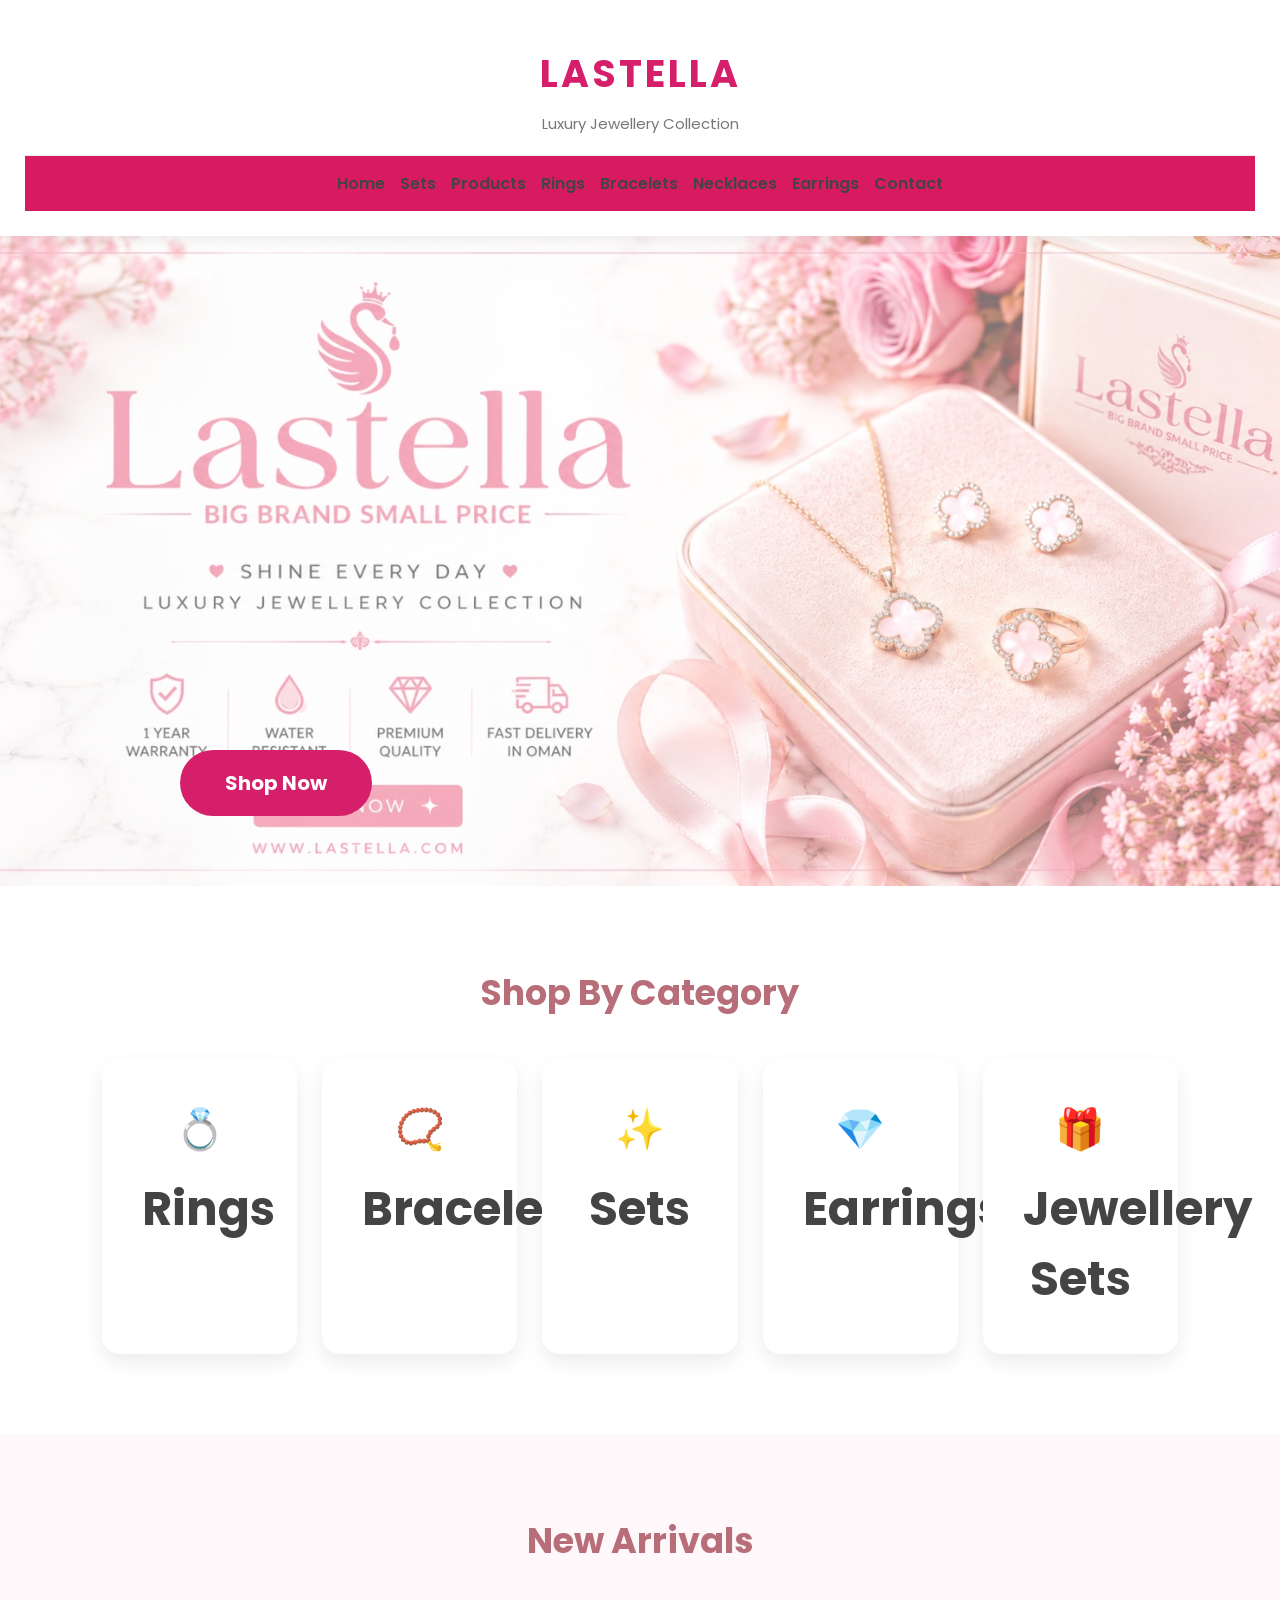
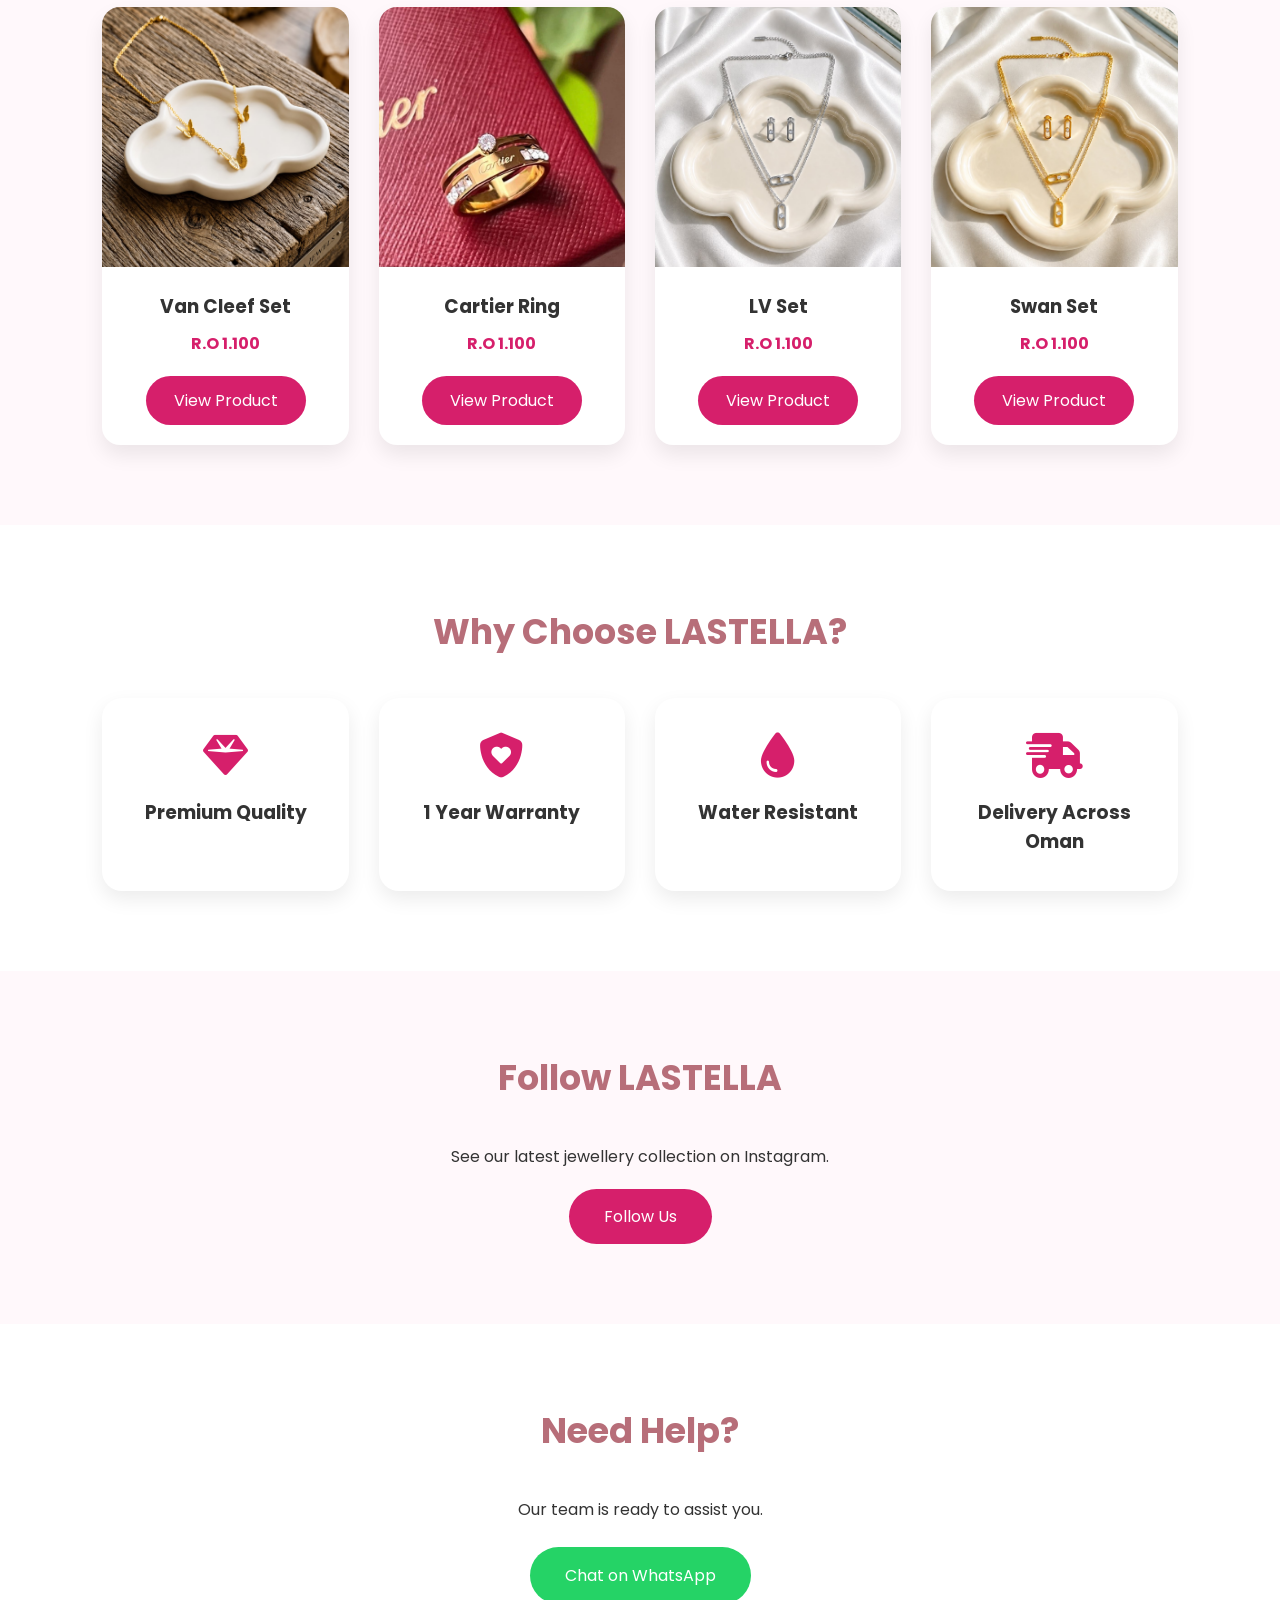
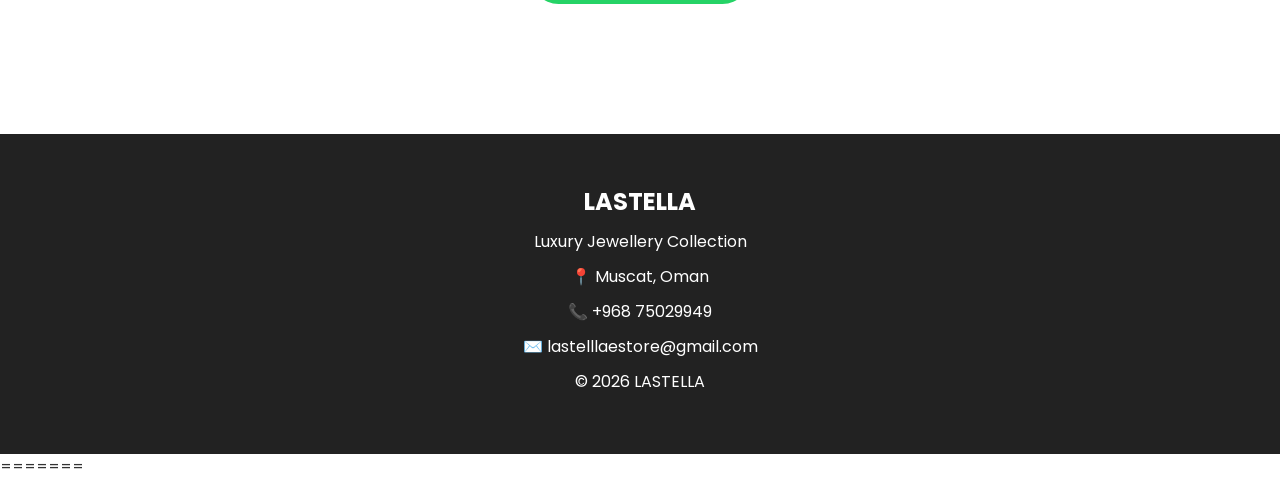
==== commit 9bcf3885: "Update index.html" ====
--- a/index.html
+++ b/index.html
@@ -1,4 +1,3 @@
-<<<<<<< HEAD
 <!DOCTYPE html>
 <html lang="en">
 <head>
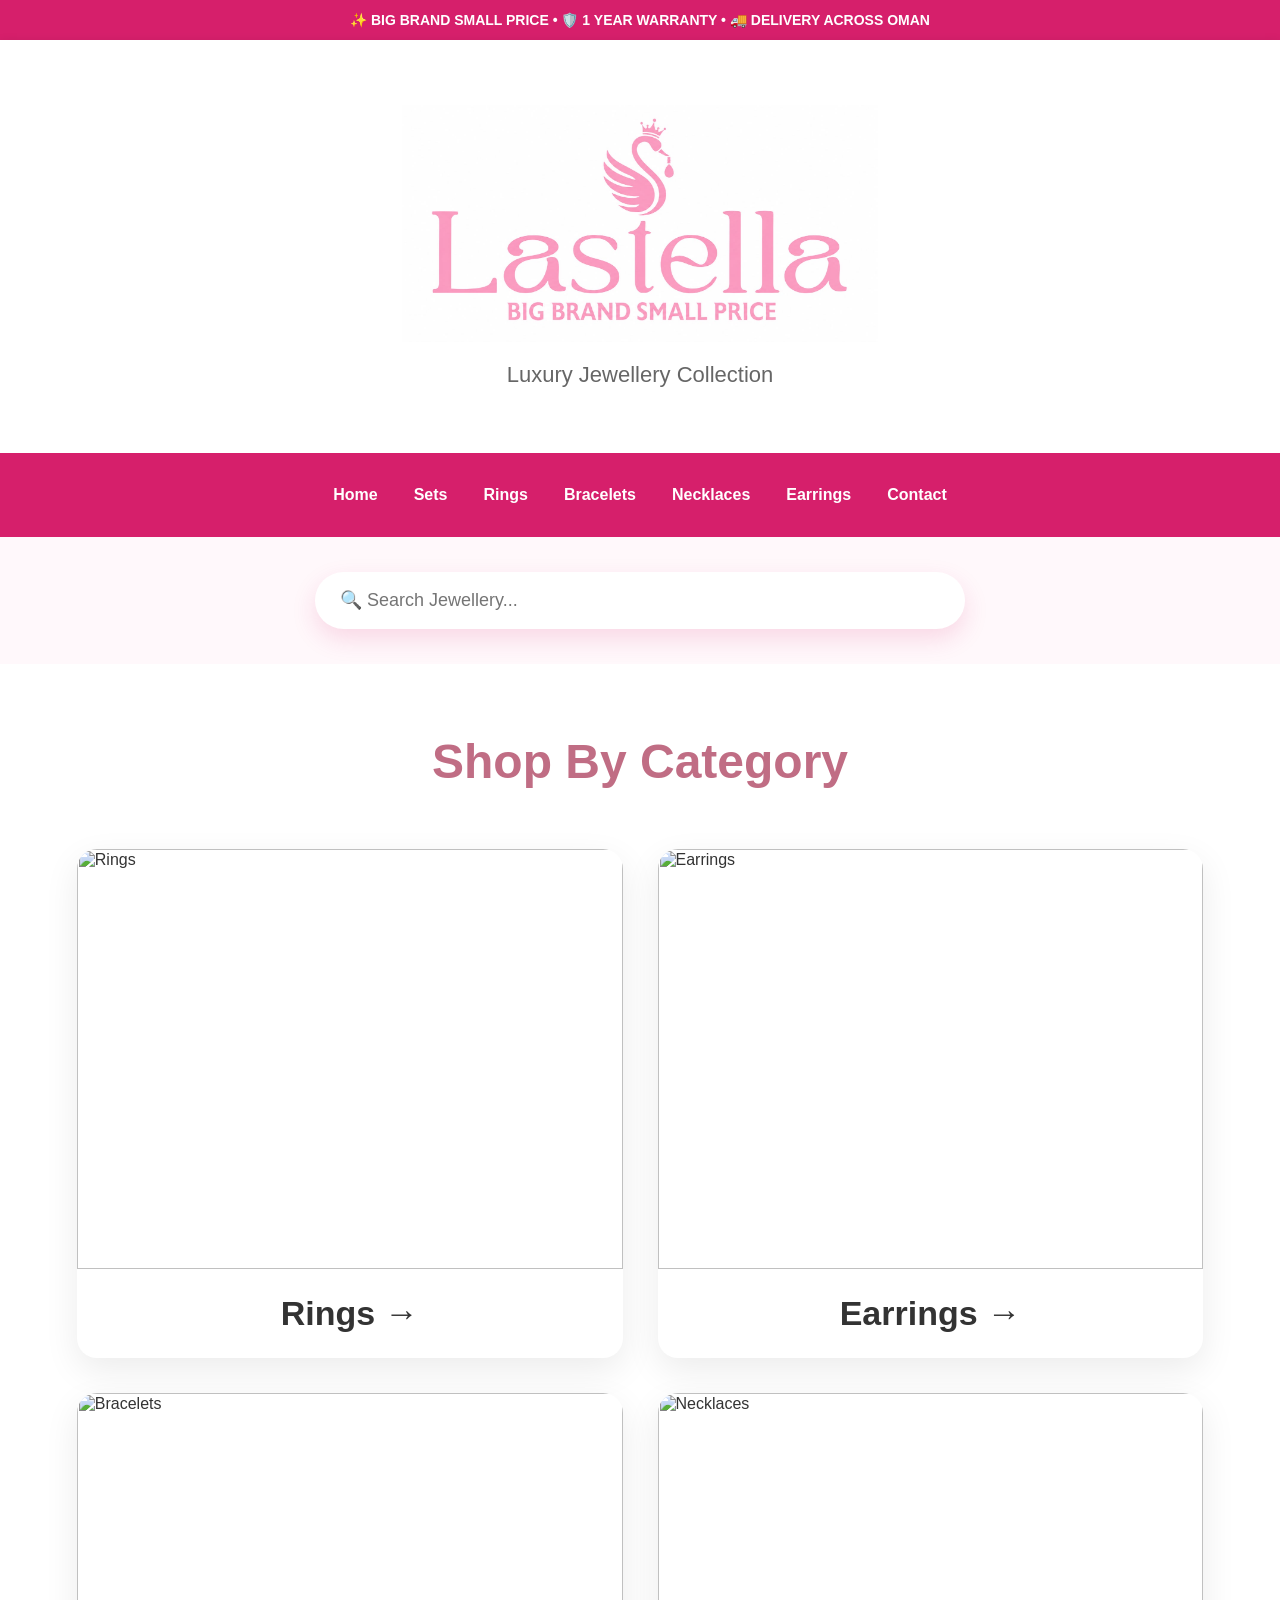
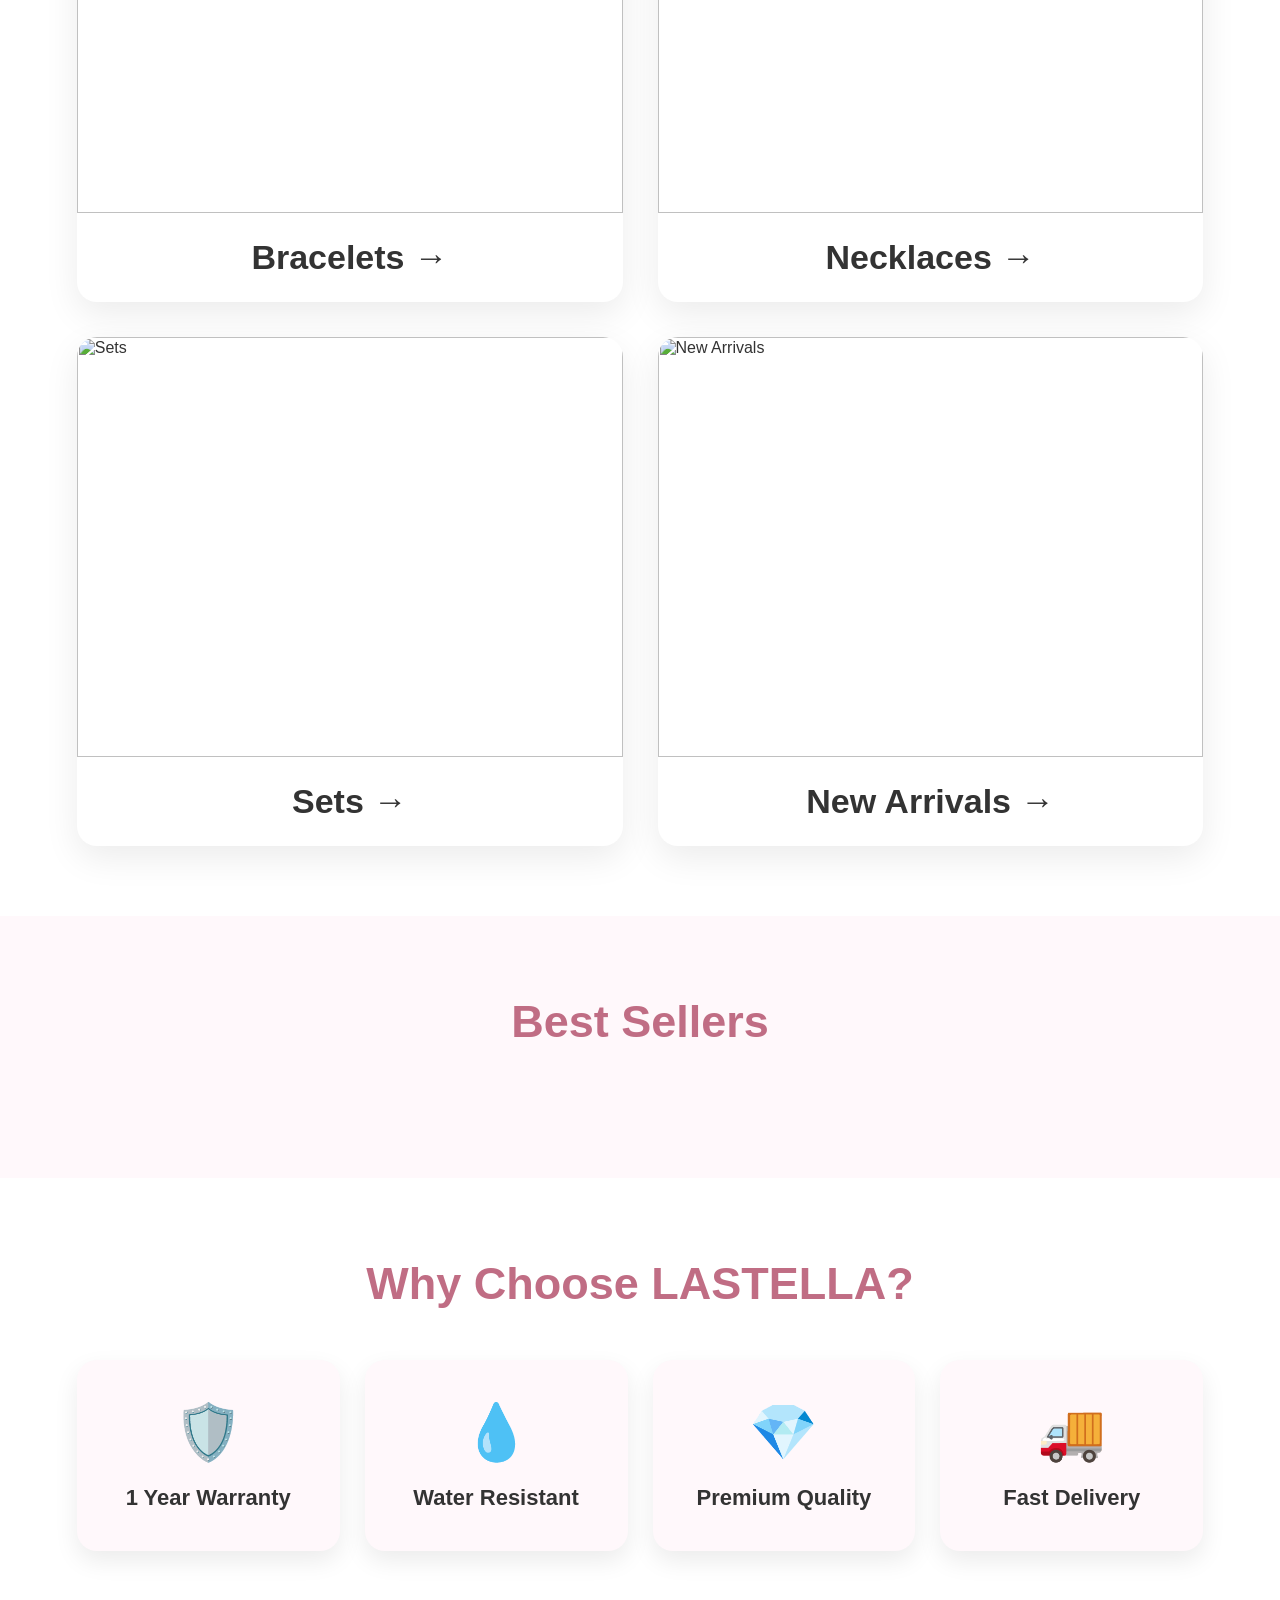
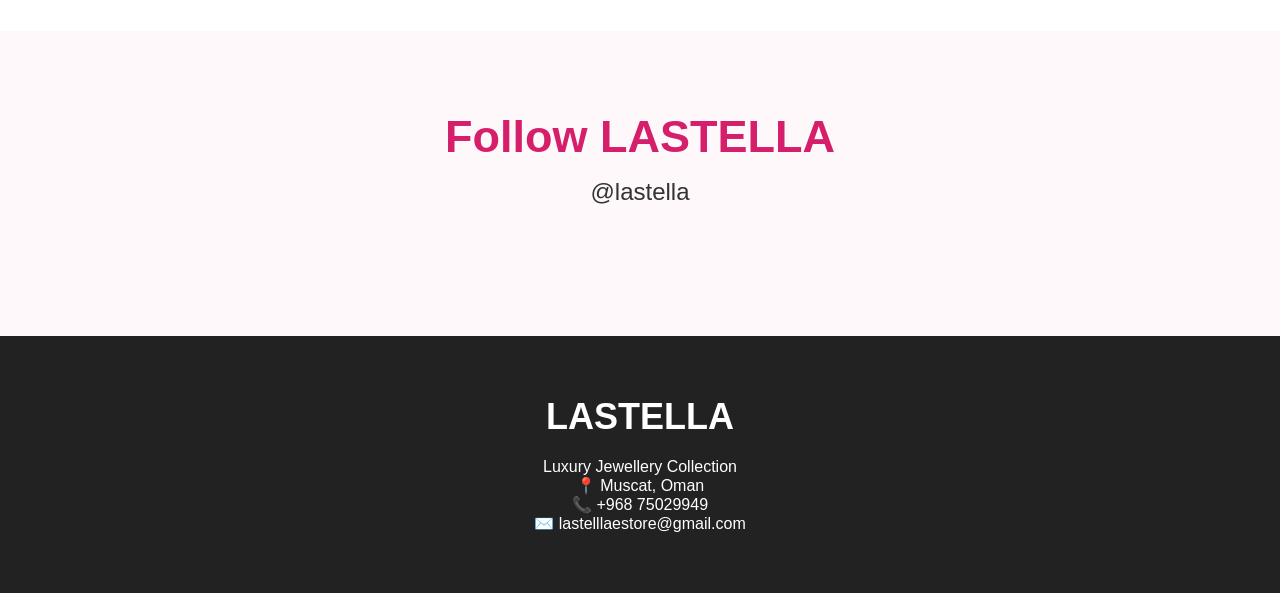
==== commit ae4d5588: "yes" ====
--- a/index.html
+++ b/index.html
@@ -1,364 +1,208 @@
-<!DOCTYPE html>
-<html lang="en">
-<head>
-<meta charset="UTF-8">
-<meta name="viewport" content="width=device-width, initial-scale=1.0">
-<title>LASTELLA - Products</title>
-
 <link rel="stylesheet" href="style.css">
 
-</head>
 <body>
-<!DOCTYPE html>
-<html lang="en">
-
-<head>
-
-<meta charset="UTF-8">
-
-<meta name="viewport" content="width=device-width, initial-scale=1.0">
-
-<title>LASTELLA | Luxury Jewellery</title>
-
-<link rel="stylesheet" href="style.css">
-
-<link rel="preconnect" href="https://fonts.googleapis.com">
-
-<link rel="preconnect" href="https://fonts.gstatic.com" crossorigin>
-
-<link href="https://fonts.googleapis.com/css2?family=Poppins:wght@300;400;500;600;700&display=swap" rel="stylesheet">
-
-<link rel="stylesheet"
-href="https://cdnjs.cloudflare.com/ajax/libs/font-awesome/6.5.2/css/all.min.css">
-
-</head>
-
-<body>
-
-<!-- ================= HEADER ================= -->
+
+<!-- Announcement Bar -->
+
+<div class="top-bar">
+    ✨ BIG BRAND SMALL PRICE • 🛡️ 1 YEAR WARRANTY • 🚚 DELIVERY ACROSS OMAN
+</div>
+
+<!-- Header -->
 
 <header>
 
-<div class="logo">
-
-<h1>LASTELLA</h1>
-
-<p>Luxury Jewellery Collection</p>
-
-</div>
+    <div class="logo-area">
+
+        <img src="images/logo.jpg" alt="LASTELLA Logo" class="logo">
+
+        <p>Luxury Jewellery Collection</p>
+
+    </div>
+
+</header>
+
+<!-- Navigation -->
 
 <nav>
 
-<a href="index.html">Home</a>
-
-<a href="sets.html">Sets</a>
-
-<a href="products.html">Products</a>
-
-<a href="ring.html">Rings</a>
-
-<a href="bracelet.html">Bracelets</a>
-
-<a href="necklace.html">Necklaces</a>
-
-<a href="earrings.html">Earrings</a>
-
-<a href="contact.html">Contact</a>
+    <ul>
+
+        <li><a href="index.html">Home</a></li>
+
+        <li><a href="products.html">Sets</a></li>
+
+        <li><a href="ring.html">Rings</a></li>
+
+        <li><a href="bracelet.html">Bracelets</a></li>
+
+        <li><a href="necklace.html">Necklaces</a></li>
+
+        <li><a href="earrings.html">Earrings</a></li>
+
+        <li><a href="contact.html">Contact</a></li>
+
+    </ul>
 
 </nav>
 
-</header>
-
-<!-- ================= HERO ================= -->
-
-<section class="hero">
-
-<a href="products.html" class="shop-btn">
-
-Shop Now
-
-</a>
-
-</section>
-<!-- ================= CATEGORY ================= -->
-
-<section class="category-section">
-
-<h2>
-
-Shop By Category
-
-</h2>
-
-<div class="category-grid">
-
-<a href="ring.html" class="category-card">
-
-💍
-
-<h3>Rings</h3>
-
-</a>
-
-<a href="bracelet.html" class="category-card">
-
-📿
-
-<h3>Bracelets</h3>
-
-</a>
-
-<a href="sets.html" class="category-card">
-
-✨
-
-<h3>Sets</h3>
-
-</a>
-
-<a href="earrings.html" class="category-card">
-
-💎
-
-<h3>Earrings</h3>
-
-</a>
-
-<a href="products.html" class="category-card">
-
-🎁
-
-<h3>Jewellery Sets</h3>
-
-</a>
-
-</div>
-
-</section>
-
-<!-- ================= NEW ARRIVALS ================= -->
+<!-- Search -->
+
+<section class="search-section">
+
+    <input
+        type="text"
+        id="searchInput"
+        placeholder="🔍 Search Jewellery..."
+        onkeyup="searchProducts()"
+    >
+
+</section>
+
+<!-- Categories -->
+
+<section class="categories">
+
+    <h2>Shop By Category</h2>
+
+    <div class="category-grid">
+
+        <a href="ring.html" class="category-card">
+
+            <img src="images/category-ring.jpg" alt="Rings">
+
+            <span>Rings →</span>
+
+        </a>
+
+        <a href="earrings.html" class="category-card">
+
+            <img src="images/category-earring.jpg" alt="Earrings">
+
+            <span>Earrings →</span>
+
+        </a>
+
+        <a href="bracelet.html" class="category-card">
+
+            <img src="images/category-bracelet.jpg" alt="Bracelets">
+
+            <span>Bracelets →</span>
+
+        </a>
+
+        <a href="necklace.html" class="category-card">
+
+            <img src="images/category-necklace.jpg" alt="Necklaces">
+
+            <span>Necklaces →</span>
+
+        </a>
+
+        <a href="products.html" class="category-card">
+
+            <img src="images/category-set.jpg" alt="Sets">
+
+            <span>Sets →</span>
+
+        </a>
+
+        <a href="products.html" class="category-card">
+
+            <img src="images/category-new.jpg" alt="New Arrivals">
+
+            <span>New Arrivals →</span>
+
+        </a>
+
+    </div>
+
+</section>
+
+<!-- Best Sellers -->
 
 <section class="featured">
 
-<h2>
-
-New Arrivals
-
-</h2>
-
-<div class="featured-grid">
-
-<div class="feature-card">
-
-<img src="images/product1.jpg">
-
-<h3>Van Cleef Set</h3>
-
-<p>R.O 1.100</p>
-
-<a href="products.html">
-
-View Product
-
-</a>
-
-</div>
-
-<div class="feature-card">
-
-<img src="images/product500.jpg">
-
-<h3>Cartier Ring</h3>
-
-<p>R.O 1.100</p>
-
-<a href="ring.html">
-
-View Product
-
-</a>
-
-</div>
-
-<div class="feature-card">
-
-<img src="images/product3.jpg">
-
-<h3>LV Set</h3>
-
-<p>R.O 1.100</p>
-
-<a href="products.html">
-
-View Product
-
-</a>
-
-</div>
-
-<div class="feature-card">
-
-<img src="images/product4.jpg">
-
-<h3>Swan Set</h3>
-
-<p>R.O 1.100</p>
-
-<a href="products.html">
-
-View Product
-
-</a>
-
-</div>
-
-</div>
-
-</section>
-
-<!-- ================= WHY CHOOSE US ================= -->
-
-<section class="why">
-
-<h2>
-
-Why Choose LASTELLA?
-
-</h2>
-
-<div class="why-grid">
-
-<div>
-
-<i class="fa-solid fa-gem"></i>
-
-<h3>Premium Quality</h3>
-
-</div>
-
-<div>
-
-<i class="fa-solid fa-shield-heart"></i>
-
-<h3>1 Year Warranty</h3>
-
-</div>
-
-<div>
-
-<i class="fa-solid fa-droplet"></i>
-
-<h3>Water Resistant</h3>
-
-</div>
-
-<div>
-
-<i class="fa-solid fa-truck-fast"></i>
-
-<h3>Delivery Across Oman</h3>
-
-</div>
-
-</div>
-
-</section>
-
-<!-- ================= INSTAGRAM ================= -->
+    <h2>Best Sellers</h2>
+
+    <div class="featured-products">
+
+        <!-- We'll add products in Part 2 -->
+
+    </div>
+
+</section>
+
+<!-- Why Choose LASTELLA -->
+
+<section class="why-us">
+
+    <h2>Why Choose LASTELLA?</h2>
+
+    <div class="why-grid">
+
+        <div class="why-card">
+
+            🛡️
+
+            <h3>1 Year Warranty</h3>
+
+        </div>
+
+        <div class="why-card">
+
+            💧
+
+            <h3>Water Resistant</h3>
+
+        </div>
+
+        <div class="why-card">
+
+            💎
+
+            <h3>Premium Quality</h3>
+
+        </div>
+
+        <div class="why-card">
+
+            🚚
+
+            <h3>Fast Delivery</h3>
+
+        </div>
+
+    </div>
+
+</section>
+
+<!-- Instagram -->
 
 <section class="instagram">
 
-<h2>
-
-Follow LASTELLA
-
-</h2>
-
-<p>
-
-See our latest jewellery collection on Instagram.
-
-</p>
-
-<a href="#">
-
-Follow Us
-
-</a>
-
-</section>
-
-<!-- ================= WHATSAPP ================= -->
-
-<section class="whatsapp-section">
-
-<h2>
-
-Need Help?
-
-</h2>
-
-<p>
-
-Our team is ready to assist you.
-
-</p>
-
-<a
-href="https://wa.me/96875029949"
-target="_blank">
-
-Chat on WhatsApp
-
-</a>
-
-</section>
-
-<!-- ================= FOOTER ================= -->
+    <h2>Follow LASTELLA</h2>
+
+    <p>@lastella</p>
+
+</section>
+
+<!-- Footer -->
 
 <footer>
 
-<h2>
-
-LASTELLA
-
-</h2>
-
-<p>
-
-Luxury Jewellery Collection
-
-</p>
-
-<p>
-
-📍 Muscat, Oman
-
-</p>
-
-<p>
-
-📞 +968 75029949
-
-</p>
-
-<p>
-
-✉️ lastelllaestore@gmail.com
-
-</p>
-
-<p>
-
-© 2026 LASTELLA
-
-</p>
+    <h3>LASTELLA</h3>
+
+    <p>Luxury Jewellery Collection</p>
+
+    <p>📍 Muscat, Oman</p>
+
+    <p>📞 +968 75029949</p>
+
+    <p>✉️ lastelllaestore@gmail.com</p>
 
 </footer>
 
 <script src="script.js"></script>
 
-</body>
-
-</html>
-=======
+</body>
--- a/style.css
+++ b/style.css
@@ -618,548 +618,585 @@
     color:white;
 
 }
-/* ==========================================
-        LASTELLA LUXURY HOMEPAGE
-========================================== */
-
-*{
-    margin:0;
-    padding:0;
-    box-sizing:border-box;
-    font-family:'Poppins',sans-serif;
-}
-
-body{
+/* ===========================================
+            LASTELLA HOMEPAGE V2
+===========================================*/
+
+/* Top Bar */
+
+.top-bar{
+
+    background:#d61f6b;
+
+    color:#fff;
+
+    text-align:center;
+
+    padding:12px;
+
+    font-size:14px;
+
+    font-weight:600;
+
+}
+
+/* Header */
+
+.logo-area{
+
+    text-align:center;
+
+    padding:40px 20px;
+
     background:#fff;
+
+}
+
+.logo{
+
+    width:40%;
+
+    margin-bottom:10px;
+
+}
+
+.logo-area h1{
+
+    font-size:55px;
+
+    color:#d61f6b;
+
+    letter-spacing:3px;
+
+    margin-bottom:10px;
+
+}
+
+.logo-area p{
+
+    color:#666;
+
+    font-size:22px;
+
+}
+
+/* Navigation */
+
+nav{
+
+    background:#d61f6b;
+
+}
+
+nav ul{
+
+    display:flex;
+
+    justify-content:center;
+
+    list-style:none;
+
+    flex-wrap:wrap;
+
+}
+
+nav li{
+
+    margin:18px;
+
+}
+
+nav a{
+
+    color:#fff;
+
+    text-decoration:none;
+
+    font-weight:bold;
+
+    transition:.3s;
+
+}
+
+nav a:hover{
+
+    color:#ffe3ef;
+
+}
+
+/* Search */
+
+.search-section{
+
+    padding:35px;
+
+    background:#fff8fb;
+
+}
+
+.search-section input{
+
+    width:100%;
+
+    max-width:650px;
+
+    display:block;
+
+    margin:auto;
+
+    padding:18px 25px;
+
+    border:none;
+
+    border-radius:40px;
+
+    font-size:18px;
+
+    box-shadow:0 10px 25px rgba(214,31,107,.15);
+
+    outline:none;
+
+}
+
+/* Categories */
+
+.categories{
+
+    padding:70px 6%;
+
+    background:#fff;
+
+}
+
+.categories h2{
+
+    text-align:center;
+
+    font-size:48px;
+
+    color:#c06d84;
+
+    margin-bottom:60px;
+
+}
+
+.category-grid{
+
+    display:grid;
+
+    grid-template-columns:repeat(2,1fr);
+
+    gap:35px;
+
+}
+
+.category-card{
+
+    background:#fff;
+
+    border-radius:20px;
+
+    overflow:hidden;
+
+    text-decoration:none;
+
     color:#333;
-}
-
-/* HEADER */
-
-header{
+
+    box-shadow:0 12px 35px rgba(0,0,0,.08);
+
+    transition:.35s;
+
+}
+
+.category-card:hover{
+
+    transform:translateY(-10px);
+
+}
+
+.category-card img{
 
     width:100%;
 
-    background:white;
-
-    box-shadow:0 3px 15px rgba(0,0,0,.08);
-
-    position:sticky;
-
-    top:0;
-
-    z-index:999;
-
-}
-
-.logo{
+    height:420px;
+
+    object-fit:cover;
+
+    display:block;
+
+}
+
+.category-card span{
+
+    display:block;
 
     text-align:center;
 
-    padding:20px;
-
-}
-
-.logo h1{
+    padding:25px;
+
+    font-size:34px;
+
+    font-weight:600;
+
+}
+
+/* Featured */
+
+.featured{
+
+    padding:80px 6%;
+
+    background:#fff8fb;
+
+}
+
+.featured h2{
+
+    text-align:center;
+
+    font-size:45px;
+
+    color:#c06d84;
+
+    margin-bottom:50px;
+
+}
+
+/* Why Choose */
+
+.why-us{
+
+    padding:80px 6%;
+
+    background:#fff;
+
+}
+
+.why-us h2{
+
+    text-align:center;
+
+    font-size:45px;
+
+    margin-bottom:50px;
+
+    color:#c06d84;
+
+}
+
+.why-grid{
+
+    display:grid;
+
+    grid-template-columns:repeat(4,1fr);
+
+    gap:25px;
+
+}
+
+.why-card{
+
+    background:#fff8fb;
+
+    border-radius:20px;
+
+    text-align:center;
+
+    padding:40px 20px;
+
+    font-size:55px;
+
+    box-shadow:0 10px 25px rgba(0,0,0,.08);
+
+}
+
+.why-card h3{
+
+    margin-top:20px;
+
+    font-size:22px;
+
+}
+
+/* Instagram */
+
+.instagram{
+
+    background:#fff8fb;
+
+    padding:80px;
+
+    text-align:center;
+
+}
+
+.instagram h2{
 
     color:#d61f6b;
 
-    font-size:38px;
-
-    letter-spacing:3px;
-
-}
-
-.logo p{
-
-    color:#777;
-
-    font-size:15px;
-
-}
-
-nav{
-
-    display:flex;
-
-    justify-content:center;
-
-    flex-wrap:wrap;
-
-    gap:15px;
-
-    padding:15px;
-
-    border-top:1px solid #eee;
-
-}
-
-nav a{
-
-    text-decoration:none;
-
-    color:#444;
+    font-size:45px;
+
+}
+
+.instagram p{
+
+    font-size:24px;
+
+    margin-top:15px;
+
+}
+
+/* Footer */
+
+footer{
+
+    background:#222;
+
+    color:#fff;
+
+    text-align:center;
+
+    padding:60px 20px;
+
+}
+
+footer h3{
+
+    font-size:36px;
+
+    margin-bottom:20px;
+
+}
+
+/* Mobile */
+
+@media(max-width:768px){
+
+.logo-area h1{
+
+font-size:42px;
+
+}
+
+.logo-area p{
+
+font-size:18px;
+
+}
+
+nav ul{
+
+flex-direction:column;
+
+padding:15px;
+
+}
+
+nav li{
+
+margin:12px;
+
+}
+
+.category-grid{
+
+grid-template-columns:1fr 1fr;
+
+gap:18px;
+
+}
+
+.category-card img{
+
+height:230px;
+
+}
+
+.category-card span{
+
+font-size:22px;
+
+padding:16px;
+
+}
+
+.categories h2{
+
+font-size:34px;
+
+}
+
+.why-grid{
+
+grid-template-columns:repeat(2,1fr);
+
+}
+
+.why-card{
+
+font-size:40px;
+
+padding:25px;
+
+}
+
+.why-card h3{
+
+font-size:16px;
+
+}
+
+.search-section{
+
+padding:20px;
+
+}
+
+.search-section input{
+
+font-size:16px;
+
+padding:14px 18px;
+
+}
+
+}
+/* Back To Top */
+
+.top-btn{
+
+position:fixed;
+
+bottom:25px;
+
+right:25px;
+
+width:50px;
+
+height:50px;
+
+border:none;
+
+border-radius:50%;
+
+background:#d61f6b;
+
+color:white;
+
+font-size:22px;
+
+cursor:pointer;
+
+display:none;
+
+box-shadow:0 8px 20px rgba(0,0,0,.25);
+
+z-index:9999;
+
+transition:.3s;
+
+}
+
+.show-top{
+
+display:block;
+
+}
+
+.top-btn:hover{
+
+transform:scale(1.1);
+
+}
+
+
+/* Pulse Animation */
+
+.pulse{
+
+animation:pulse .8s;
+
+}
+
+@keyframes pulse{
+
+0%{
+
+transform:scale(1);
+
+}
+
+50%{
+
+transform:scale(1.08);
+
+}
+
+100%{
+
+transform:scale(1);
+
+}
+
+}
+/* Product Sizes */
+
+.size-box{
+
+    margin-top:15px;
+
+    text-align:center;
+
+}
+
+.size-box p{
+
+    margin-bottom:10px;
+
+    font-size:14px;
+
+    color:#555;
 
     font-weight:600;
 
+}
+
+.size-box button{
+
+    width:42px;
+
+    height:42px;
+
+    margin:5px;
+
+    border:none;
+
+    border-radius:50%;
+
+    background:#f3f3f3;
+
+    cursor:pointer;
+
+    font-weight:bold;
+
     transition:.3s;
 
 }
 
-nav a:hover{
-
-    color:#d61f6b;
-
-}
-
-/* HERO */
-
-.hero{
-
-    width:100%;
-
-    height:650px;
-
-    background:url("images/banner.jpg") center center;
-
-    background-size:cover;
-
-    background-repeat:no-repeat;
-
-    position:relative;
-
-}
-
-.hero::before{
-
-    content:"";
-
-    position:absolute;
-
-    inset:0;
-
-    background:rgba(255,255,255,.45);
-
-}
-
-.hero-content{
-
-    position:relative;
-
-    z-index:2;
-
-}
-
-.hero h1{
-
-    font-size:55px;
-
-    color:#b76e79;
-
-}
-
-.hero h2{
-
-    margin:20px 0;
-
-    font-size:28px;
-
-    color:#444;
-
-}
-
-.hero p{
-
-    color:#666;
-
-    font-size:18px;
-
-    margin-bottom:35px;
-
-}
-
-.shop-btn{
-
-    position:absolute;
-
-    left:180px;
-
-    bottom:70px;
+.size-box button:hover{
 
     background:#d61f6b;
 
-    color:white;
-
-    padding:18px 45px;
-
-    border-radius:40px;
-
-    text-decoration:none;
-
-    font-size:20px;
-
-    font-weight:bold;
-
-}
-.shop-btn:hover{
-
-    transform:scale(1.05);
-
-}
-.shop-btn:hover{
-
-    transform:translateY(-5px);
-
-    box-shadow:0 10px 20px rgba(214,31,107,.3);
-
-}
-
-/* SECTION TITLE */
-
-section h2{
-
-    text-align:center;
-
-    margin-bottom:40px;
-
-    color:#b76e79;
-
-    font-size:35px;
-
-}
-
-/* CATEGORY */
-
-.category-section{
-
-    padding:80px 8%;
-
-}
-
-.category-grid{
-
-    display:grid;
-
-    grid-template-columns:repeat(auto-fit,minmax(180px,1fr));
-
-    gap:25px;
-
-}
-
-.category-card{
-
-    background:white;
-
-    text-align:center;
-
-    padding:40px;
-
-    border-radius:18px;
-
-    text-decoration:none;
-
-    color:#444;
-
-    box-shadow:0 8px 20px rgba(0,0,0,.08);
-
-    transition:.3s;
-
-}
-
-.category-card:hover{
-
-    transform:translateY(-8px);
-
-    background:#fff0f5;
-
-}
-
-.category-card{
-
-    font-size:40px;
-
-}
-
-.category-card h3{
-
-    margin-top:15px;
-
-}
-
-/* FEATURED */
-
-.featured{
-
-    padding:80px 8%;
-
-    background:#fff8fb;
-
-}
-
-.featured-grid{
-
-    display:grid;
-
-    grid-template-columns:repeat(auto-fit,minmax(230px,1fr));
-
-    gap:30px;
-
-}
-
-.feature-card{
-
-    background:white;
-
-    border-radius:18px;
-
-    overflow:hidden;
-
-    text-align:center;
-
-    box-shadow:0 10px 20px rgba(0,0,0,.08);
-
-    transition:.3s;
-
-}
-
-.feature-card:hover{
-
-    transform:translateY(-10px);
-
-}
-
-.feature-card img{
-
-    width:100%;
-
-    height:260px;
-
-    object-fit:cover;
-
-}
-
-.feature-card h3{
-
-    margin:18px 0 10px;
-
-}
-
-.feature-card p{
-
-    color:#d61f6b;
-
-    font-weight:bold;
-
-}
-
-.feature-card a{
-
-    display:inline-block;
-
-    margin:20px;
-
-    padding:12px 28px;
-
-    background:#d61f6b;
-
-    color:white;
-
-    border-radius:30px;
-
-    text-decoration:none;
-
-}
-
-/* WHY */
-
-.why{
-
-    padding:80px 8%;
-
-}
-
-.why-grid{
-
-    display:grid;
-
-    grid-template-columns:repeat(auto-fit,minmax(220px,1fr));
-
-    gap:30px;
-
-    text-align:center;
-
-}
-
-.why-grid div{
-
-    background:white;
-
-    padding:35px;
-
-    border-radius:20px;
-
-    box-shadow:0 8px 20px rgba(0,0,0,.08);
-
-}
-
-.why-grid i{
-
-    font-size:45px;
-
-    color:#d61f6b;
-
-    margin-bottom:20px;
-
-}
-
-/* INSTAGRAM */
-
-.instagram{
-
-    padding:80px 8%;
-
-    background:#fff8fb;
-
-    text-align:center;
-
-}
-
-.instagram p{
-
-    margin:20px 0;
-
-}
-
-.instagram a{
-
-    display:inline-block;
-
-    background:#d61f6b;
-
-    color:white;
-
-    padding:15px 35px;
-
-    border-radius:40px;
-
-    text-decoration:none;
-
-}
-
-/* WHATSAPP */
-
-.whatsapp-section{
-
-    padding:80px 8%;
-
-    text-align:center;
-
-}
-
-.whatsapp-section a{
-
-    display:inline-block;
-
-    margin-top:25px;
-
-    background:#25D366;
-
-    color:white;
-
-    padding:16px 35px;
-
-    border-radius:40px;
-
-    text-decoration:none;
-
-}
-
-/* FOOTER */
-
-footer{
-
-    background:#222;
-
-    color:white;
-
-    text-align:center;
-
-    padding:50px 20px;
-
-}
-
-footer p{
-
-    margin:10px 0;
-
-}
-
-/* MOBILE */
-
-@media(max-width:768px){
-
-.hero{
-
-    height:70vh;
-
-}
-
-.hero h1{
-
-    font-size:34px;
-
-}
-
-.hero h2{
-
-    font-size:22px;
-
-}
-
-.hero p{
-
-    font-size:16px;
-
-}
-
-.logo h1{
-
-    font-size:28px;
-
-}
-
-nav{
-
-    gap:10px;
-
-}
-
-nav a{
-
-    font-size:14px;
-
-}
-
-section h2{
-
-    font-size:28px;
-
-}
-
-.feature-card img{
-
-    height:220px;
-
-}
-
-}
-/* Fade Animation */
+    color:#fff;
+
+}
+/* Fade */
 
 .hidden{
 
 opacity:0;
 
-transform:translateY(50px);
+transform:translateY(60px);
 
 transition:.8s;
 
@@ -1174,19 +1211,34 @@
 }
 
 
+/* Sticky Navigation */
+
+.sticky{
+
+position:sticky;
+
+top:0;
+
+z-index:999;
+
+box-shadow:0 8px 25px rgba(0,0,0,.12);
+
+}
+
+
 /* Back To Top */
 
-.top-btn{
+.top-button{
 
 position:fixed;
 
+right:25px;
+
 bottom:25px;
 
-right:25px;
-
-width:50px;
-
-height:50px;
+width:55px;
+
+height:55px;
 
 border:none;
 
@@ -1194,20 +1246,20 @@
 
 background:#d61f6b;
 
-color:white;
-
-font-size:22px;
+color:#fff;
+
+font-size:24px;
 
 cursor:pointer;
 
 display:none;
 
-box-shadow:0 8px 20px rgba(0,0,0,.25);
+box-shadow:0 10px 25px rgba(0,0,0,.25);
+
+transition:.3s;
 
 z-index:9999;
 
-transition:.3s;
-
 }
 
 .show-top{
@@ -1216,14 +1268,8 @@
 
 }
 
-.top-btn:hover{
-
-transform:scale(1.1);
-
-}
-
-
-/* Pulse Animation */
+
+/* Pulse */
 
 .pulse{
 
@@ -1250,57 +1296,6 @@
 transform:scale(1);
 
 }
-
-}
-/* Product Sizes */
-
-.size-box{
-
-    margin-top:15px;
-
-    text-align:center;
-
-}
-
-.size-box p{
-
-    margin-bottom:10px;
-
-    font-size:14px;
-
-    color:#555;
-
-    font-weight:600;
-
-}
-
-.size-box button{
-
-    width:42px;
-
-    height:42px;
-
-    margin:5px;
-
-    border:none;
-
-    border-radius:50%;
-
-    background:#f3f3f3;
-
-    cursor:pointer;
-
-    font-weight:bold;
-
-    transition:.3s;
-
-}
-
-.size-box button:hover{
-
-    background:#d61f6b;
-
-    color:#fff;
 
 }
 /* ===========================
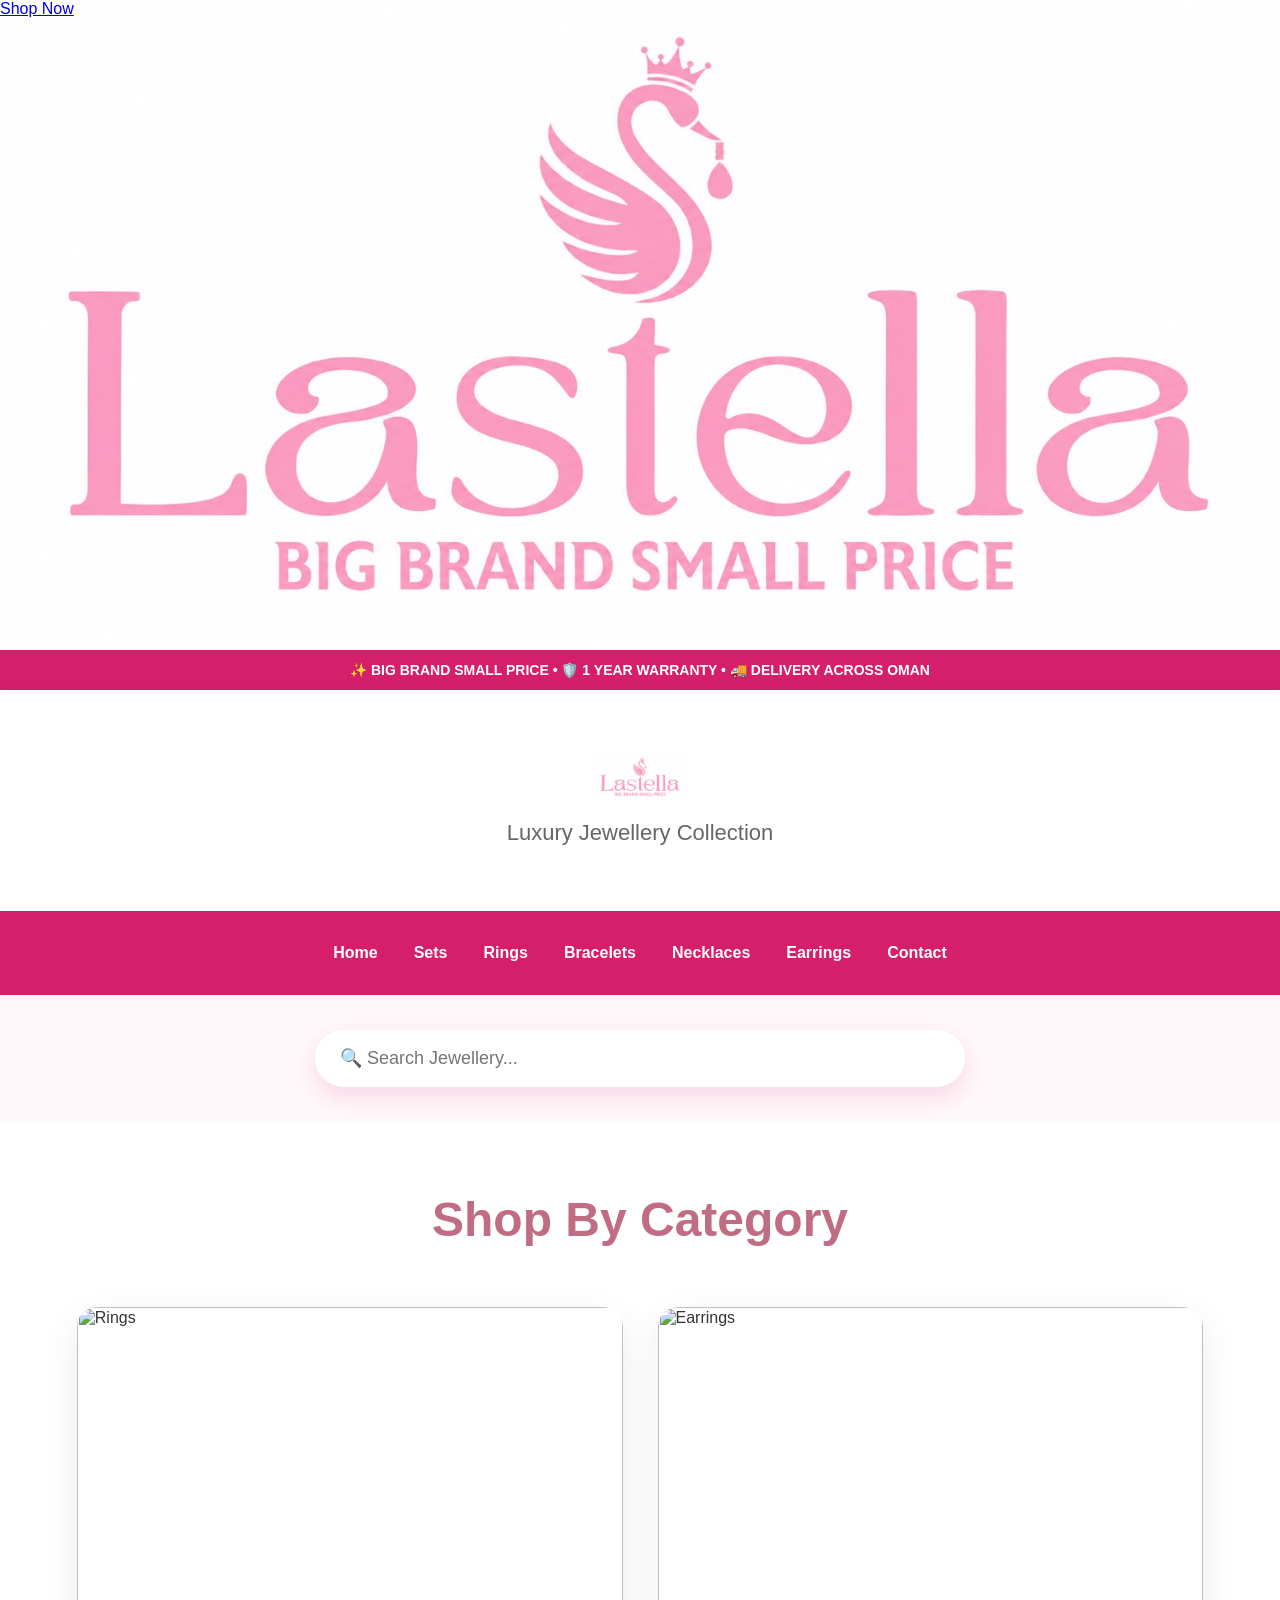
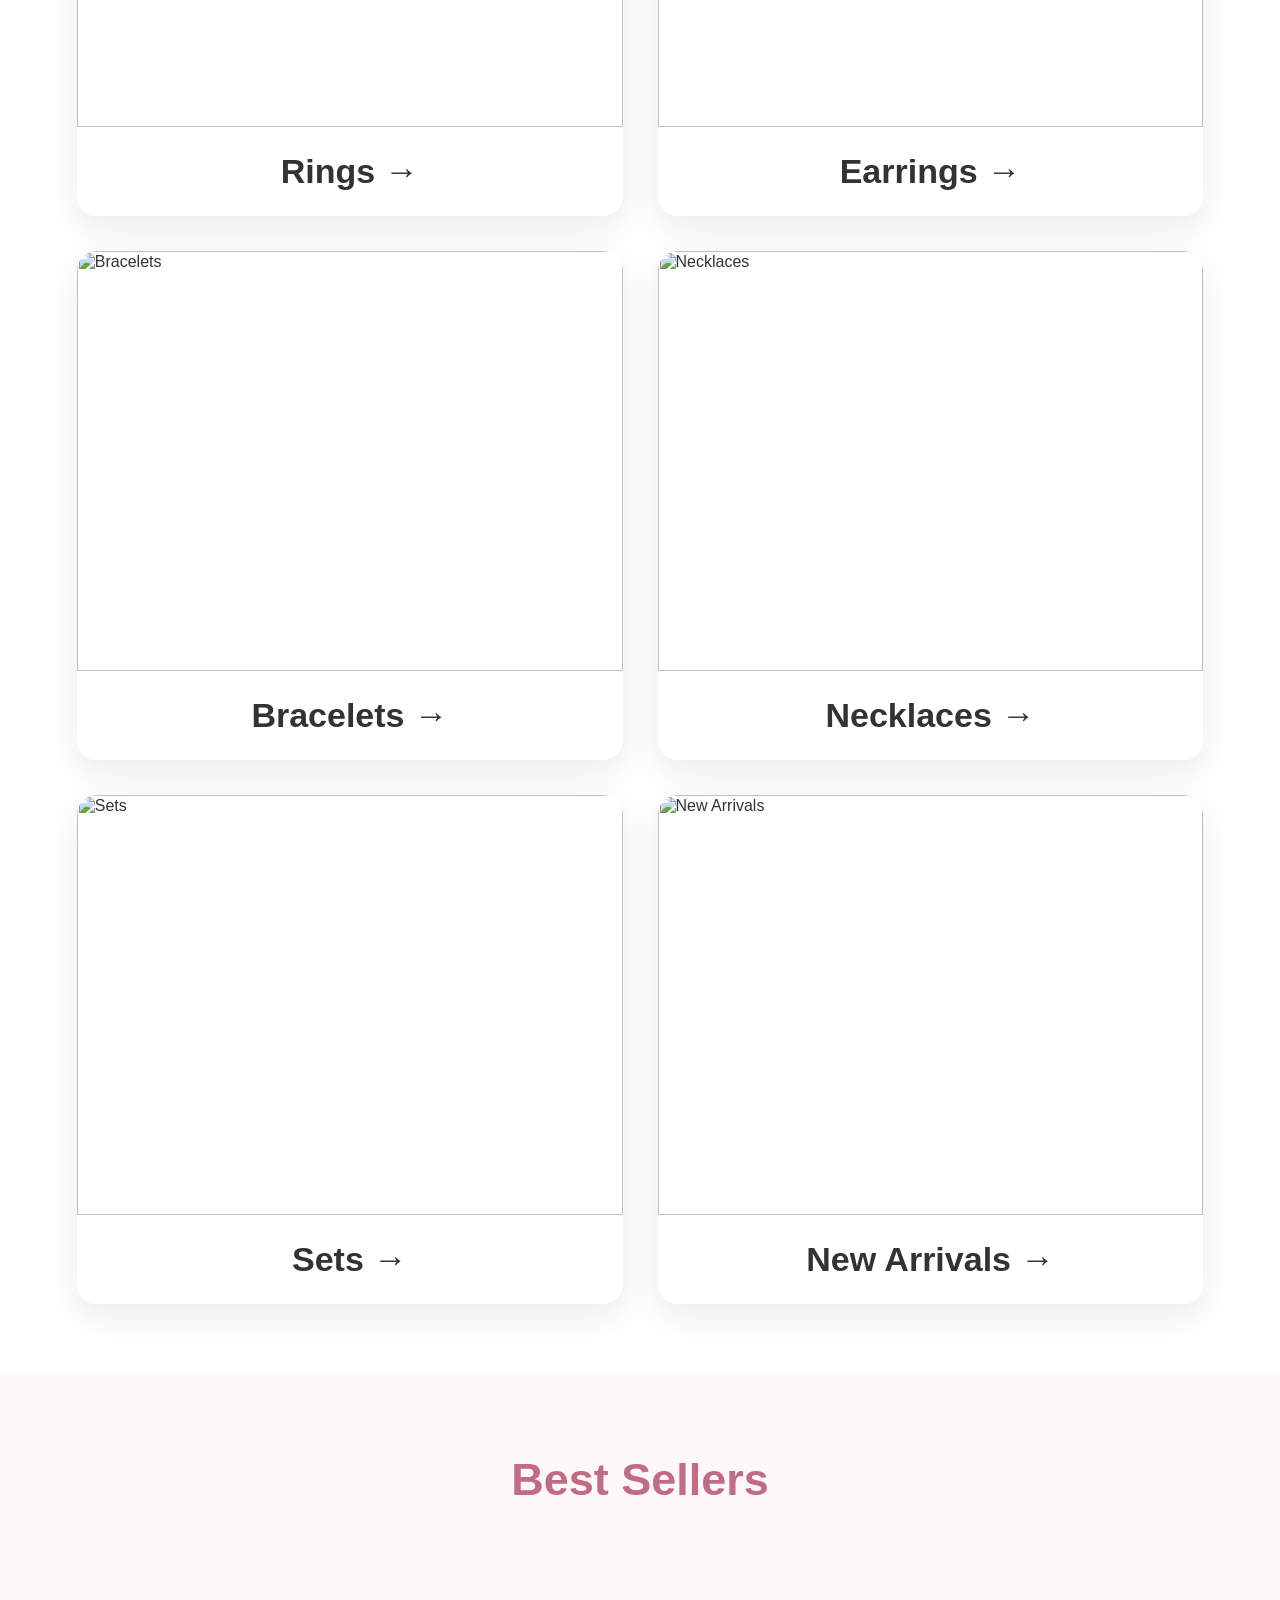
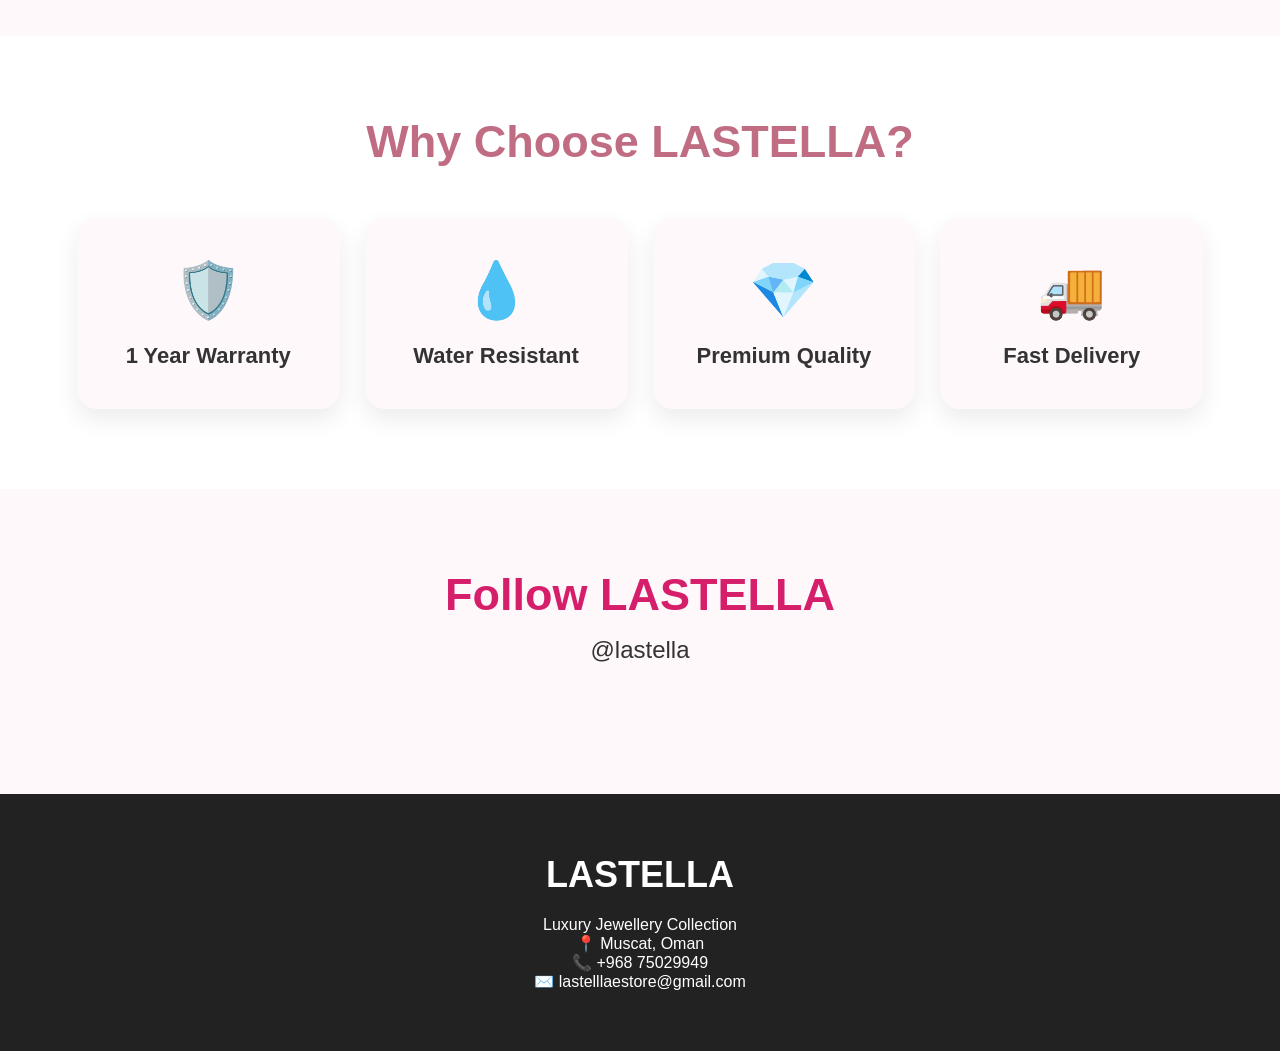
==== commit b030b216: "asd" ====
--- a/index.html
+++ b/index.html
@@ -1,7 +1,13 @@
 <link rel="stylesheet" href="style.css">
 
 <body>
-
+<section class="hero">
+
+    <a href="products.html" class="shop-btn">
+        Shop Now
+    </a>
+
+</section>
 <!-- Announcement Bar -->
 
 <div class="top-bar">
--- a/style.css
+++ b/style.css
@@ -654,7 +654,7 @@
 
 .logo{
 
-    width:40%;
+    width:90px;
 
     margin-bottom:10px;
 
@@ -967,7 +967,23 @@
     margin-bottom:20px;
 
 }
-
+.hero{
+
+    width:100%;
+
+    height:650px;
+
+    background-image:url("images/logo.jpg");
+
+    background-position:center;
+
+    background-repeat:no-repeat;
+
+    background-size:cover;
+
+    position:relative;
+
+}
 /* Mobile */
 
 @media(max-width:768px){
@@ -1167,7 +1183,7 @@
 
     height:42px;
 
-    margin:5px;
+    margin:5xpx;
 
     border:none;
 
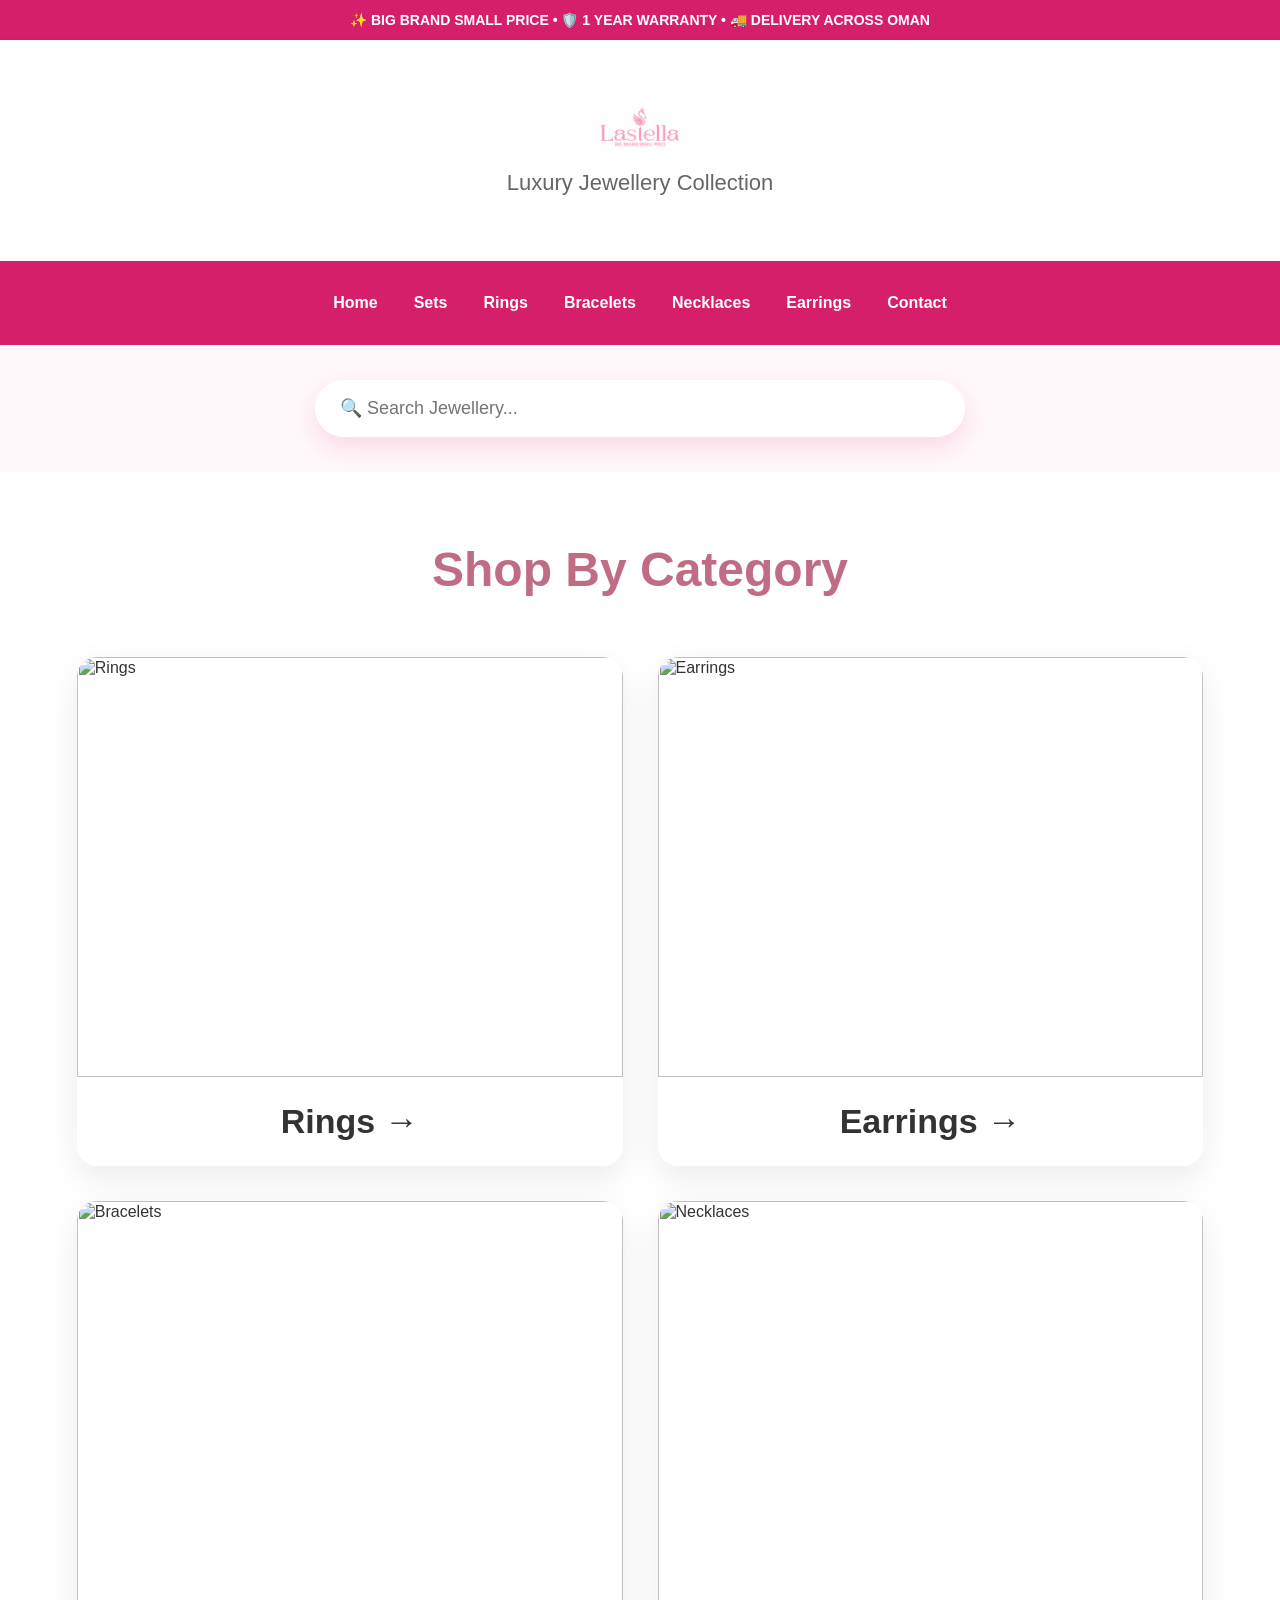
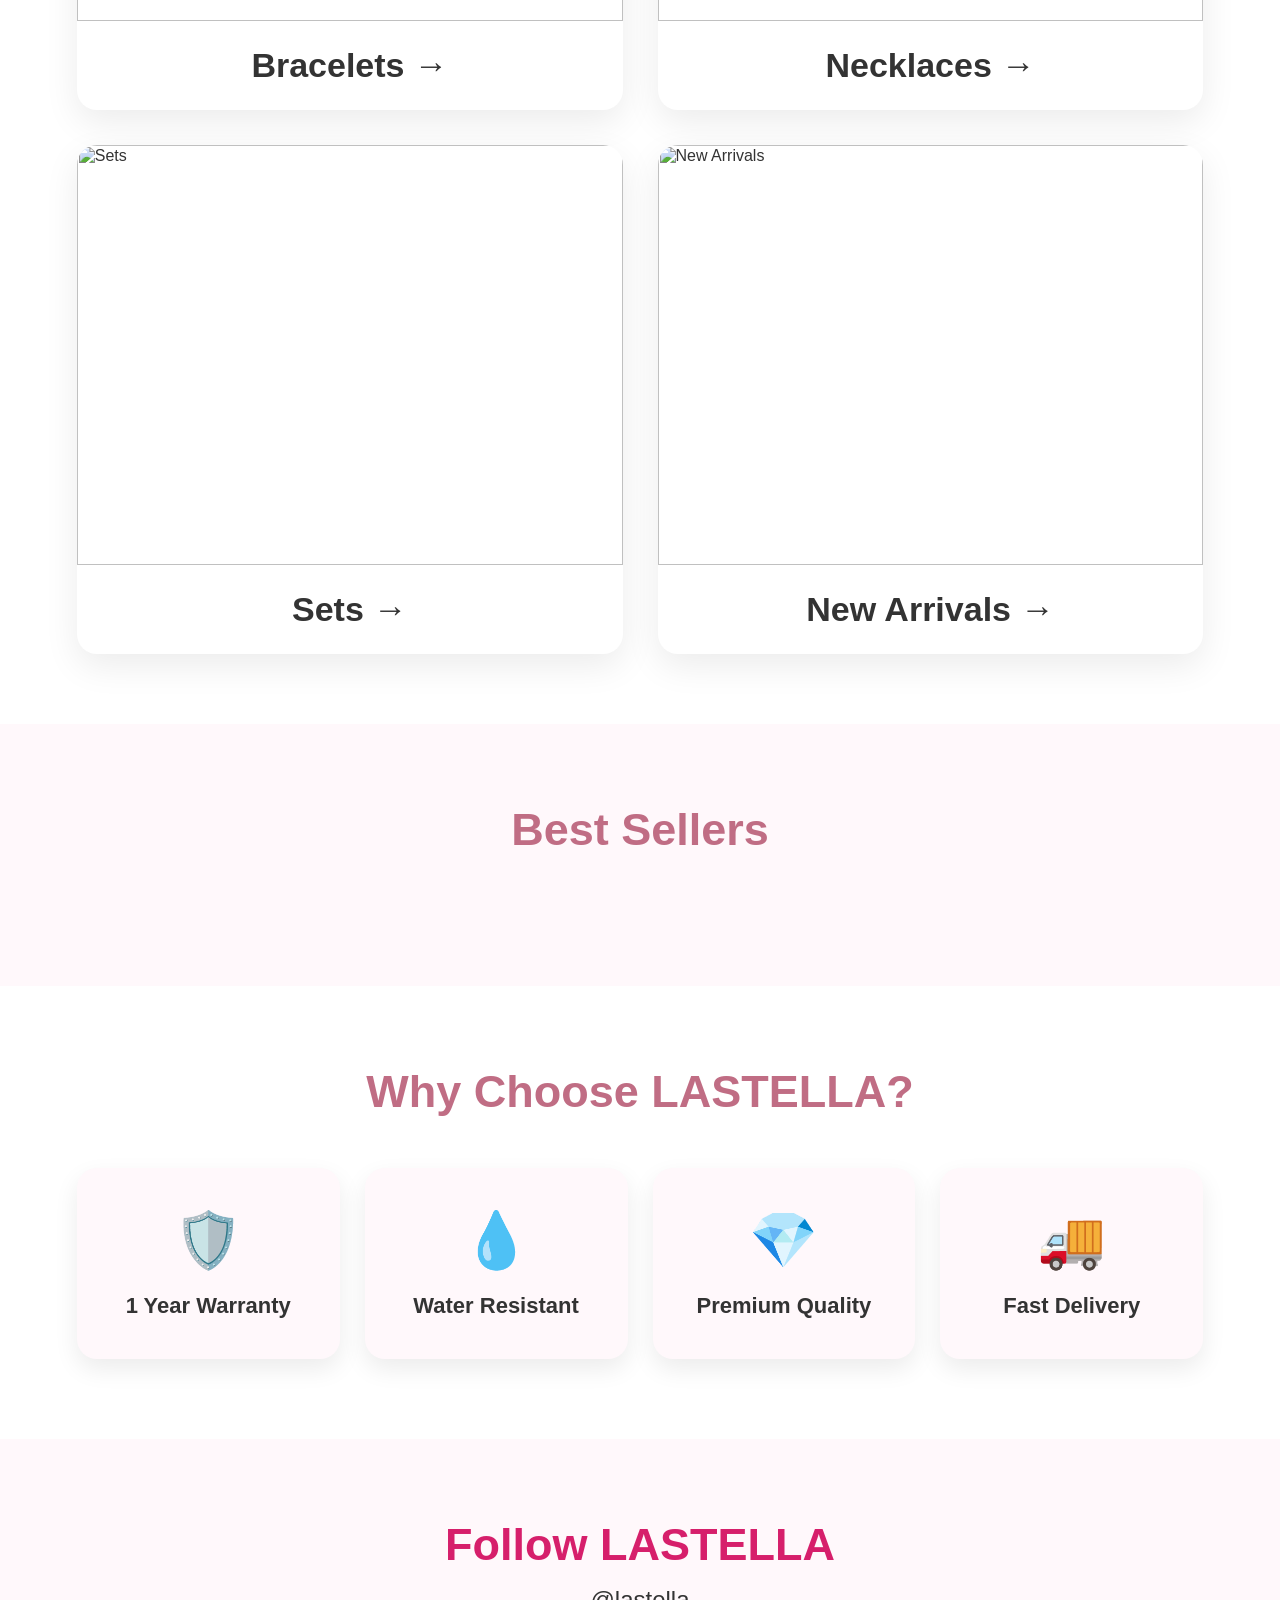
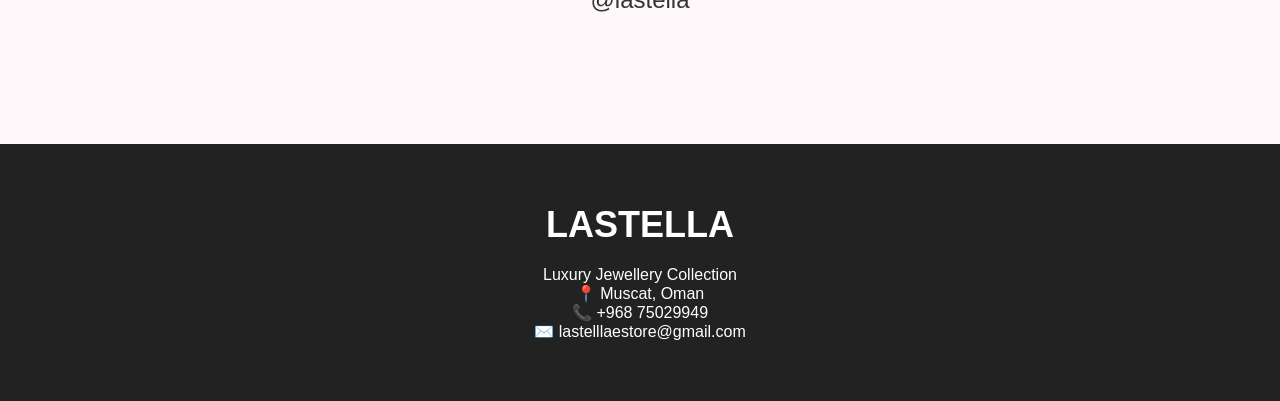
==== commit 634760de: "Update index.html" ====
--- a/index.html
+++ b/index.html
@@ -1,13 +1,6 @@
 <link rel="stylesheet" href="style.css">
 
 <body>
-<section class="hero">
-
-    <a href="products.html" class="shop-btn">
-        Shop Now
-    </a>
-
-</section>
 <!-- Announcement Bar -->
 
 <div class="top-bar">
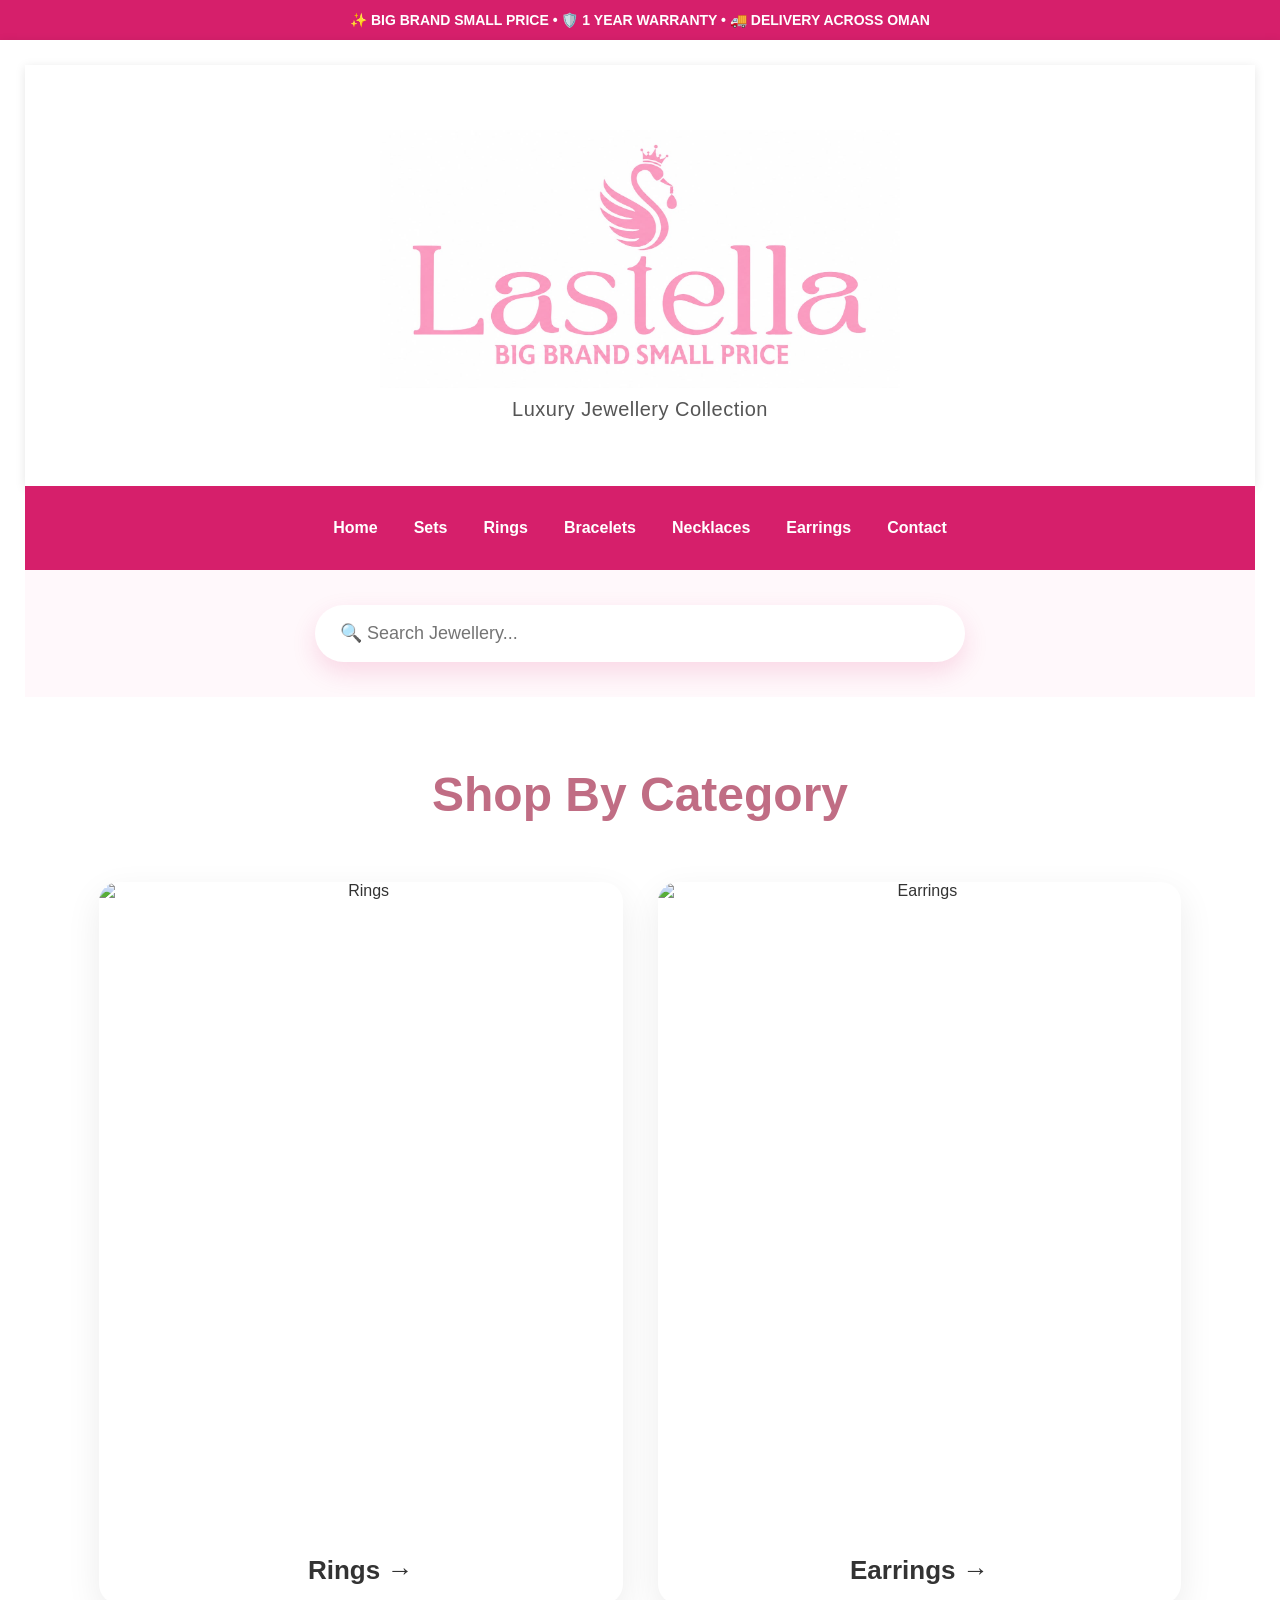
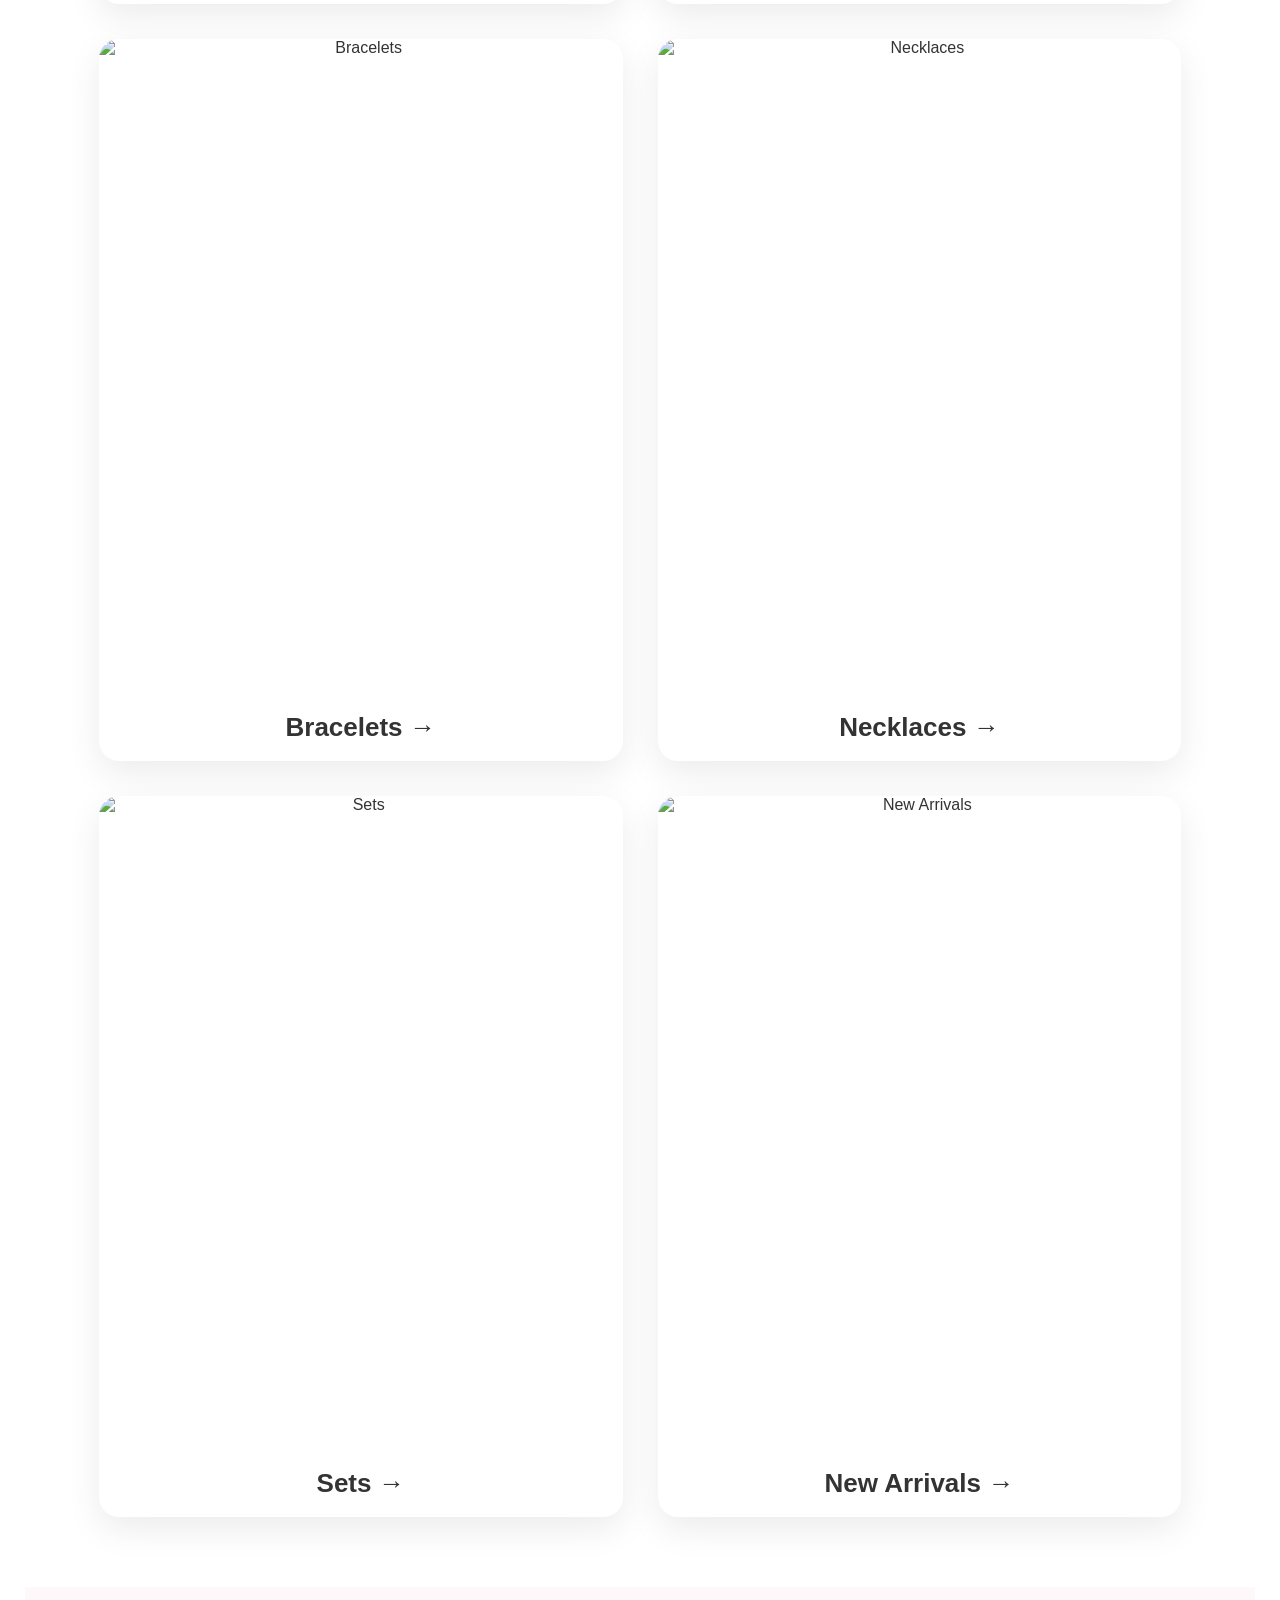
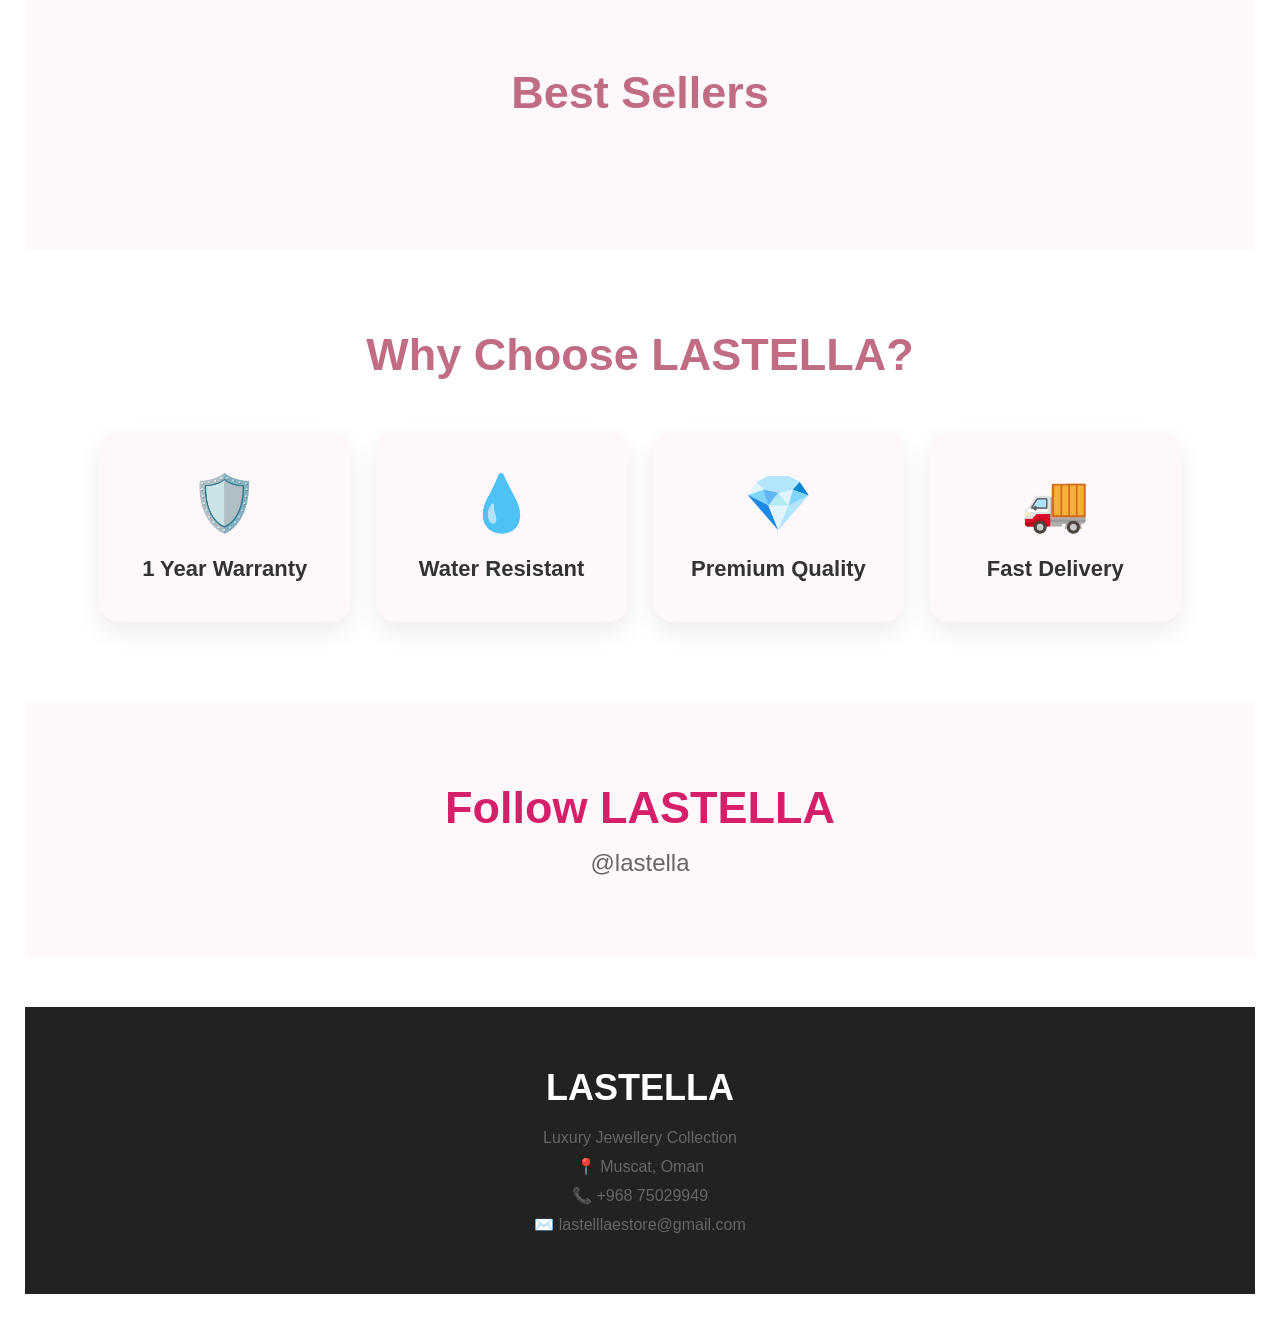
==== commit 0a36af2f: "Update index.html" ====
--- a/index.html
+++ b/index.html
@@ -1,12 +1,27 @@
-<link rel="stylesheet" href="style.css">
-
-<body>
-<!-- Announcement Bar -->
+<!DOCTYPE html>
+<html lang="en">
+
+<head>
+
+    <meta charset="UTF-8">
+
+    <meta name="viewport" content="width=device-width, initial-scale=1.0">
+
+    <meta name="description" content="LASTELLA Luxury Jewellery">
+
+    <title>LASTELLA | Luxury Jewellery</title>
+
+    <link rel="stylesheet" href="style.css">
+
+</head>
+
+    <body>
 
 <div class="top-bar">
     ✨ BIG BRAND SMALL PRICE • 🛡️ 1 YEAR WARRANTY • 🚚 DELIVERY ACROSS OMAN
 </div>
 
+<header>
 <!-- Header -->
 
 <header>
--- a/style.css
+++ b/style.css
@@ -21,7 +21,20 @@
     color:#333;
     overflow-x:hidden;
 }
-
+*{
+    margin:0;
+    padding:0;
+    box-sizing:border-box;
+}
+
+img{
+    max-width:100%;
+    display:block;
+}
+
+body{
+    overflow-x:hidden;
+}
 /* HEADER */
 
 header{
@@ -642,438 +655,484 @@
 
 /* Header */
 
+/* ==========================
+   LOGO SECTION
+========================== */
+
 .logo-area{
 
+    background:#fff;
+
     text-align:center;
 
     padding:40px 20px;
 
+}
+
+.logo{
+
+    width:min(90vw, 520px);
+
+    height:auto;
+
+    display:block;
+
+    margin:0 auto;
+
+}
+
+.logo-area p{
+
+    font-size:20px;
+
+    color:#555;
+
+    font-weight:500;
+
+    letter-spacing:.5px;
+
+}
+/* Navigation */
+
+nav{
+
+    background:#d61f6b;
+
+}
+
+nav ul{
+
+    display:flex;
+
+    justify-content:center;
+
+    list-style:none;
+
+    flex-wrap:wrap;
+
+}
+
+nav li{
+
+    margin:18px;
+
+}
+
+nav a{
+
+    color:#fff;
+
+    text-decoration:none;
+
+    font-weight:bold;
+
+    transition:.3s;
+
+}
+
+nav a:hover{
+
+    color:#ffe3ef;
+
+}
+
+/* Search */
+
+.search-section{
+
+    padding:35px;
+
+    background:#fff8fb;
+
+}
+
+.search-section input{
+
+    width:100%;
+
+    max-width:650px;
+
+    display:block;
+
+    margin:auto;
+
+    padding:18px 25px;
+
+    border:none;
+
+    border-radius:40px;
+
+    font-size:18px;
+
+    box-shadow:0 10px 25px rgba(214,31,107,.15);
+
+    outline:none;
+
+}
+
+/* Categories */
+
+.categories{
+
+    padding:70px 6%;
+
     background:#fff;
 
 }
 
+.categories h2{
+
+    text-align:center;
+
+    font-size:48px;
+
+    color:#c06d84;
+
+    margin-bottom:60px;
+
+}
+
+.category-grid{
+
+    display:grid;
+
+    grid-template-columns:repeat(2,1fr);
+
+    gap:35px;
+
+}
+
+.category-card{
+
+    background:#fff;
+
+    border-radius:20px;
+
+    overflow:hidden;
+
+    text-decoration:none;
+
+    color:#333;
+
+    box-shadow:0 12px 35px rgba(0,0,0,.08);
+
+    transition:.35s;
+
+}
+
+.category-card:hover{
+
+    transform:translateY(-10px);
+
+}
+
+.category-card img{
+
+    width:100%;
+
+    aspect-ratio:4/5;
+
+    object-fit:cover;
+
+    display:block;
+
+}
+
+.category-card span{
+
+    display:block;
+
+    padding:18px;
+
+    text-align:center;
+
+    font-size:26px;
+
+    font-weight:600;
+
+}
+/* Featured */
+
+.featured{
+
+    padding:80px 6%;
+
+    background:#fff8fb;
+
+}
+
+.featured h2{
+
+    text-align:center;
+
+    font-size:45px;
+
+    color:#c06d84;
+
+    margin-bottom:50px;
+
+}
+
+/* Why Choose */
+
+.why-us{
+
+    padding:80px 6%;
+
+    background:#fff;
+
+}
+
+.why-us h2{
+
+    text-align:center;
+
+    font-size:45px;
+
+    margin-bottom:50px;
+
+    color:#c06d84;
+
+}
+
+.why-grid{
+
+    display:grid;
+
+    grid-template-columns:repeat(4,1fr);
+
+    gap:25px;
+
+}
+
+.why-card{
+
+    background:#fff8fb;
+
+    border-radius:20px;
+
+    text-align:center;
+
+    padding:40px 20px;
+
+    font-size:55px;
+
+    box-shadow:0 10px 25px rgba(0,0,0,.08);
+
+}
+
+.why-card h3{
+
+    margin-top:20px;
+
+    font-size:22px;
+
+}
+
+/* Instagram */
+
+.instagram{
+
+    background:#fff8fb;
+
+    padding:80px;
+
+    text-align:center;
+
+}
+
+.instagram h2{
+
+    color:#d61f6b;
+
+    font-size:45px;
+
+}
+
+.instagram p{
+
+    font-size:24px;
+
+    margin-top:15px;
+
+}
+
+/* Footer */
+
+footer{
+
+    background:#222;
+
+    color:#fff;
+
+    text-align:center;
+
+    padding:60px 20px;
+
+}
+
+footer h3{
+
+    font-size:36px;
+
+    margin-bottom:20px;
+
+}
+.hero{
+    min-height:650px;
+    height:70vh;
+}
+/* Mobile */
+
+/* ==========================================
+   MOBILE RESPONSIVE
+========================================== */
+
+@media screen and (max-width:768px){
+
+/* Top Bar */
+.top-bar{
+    font-size:12px;
+    padding:10px;
+}
+
+/* Logo */
+.logo-area{
+    padding:25px 15px;
+}
+
 .logo{
-
-    width:90px;
-
-    margin-bottom:10px;
-
-}
-
-.logo-area h1{
-
-    font-size:55px;
-
-    color:#d61f6b;
-
-    letter-spacing:3px;
-
-    margin-bottom:10px;
-
+    width:240px;
+    max-width:85%;
 }
 
 .logo-area p{
-
-    color:#666;
-
-    font-size:22px;
-
+    font-size:15px;
+    margin-top:10px;
+}
+
+/* Hero */
+.hero{
+    height:260px;
+    background-position:center;
 }
 
 /* Navigation */
-
-nav{
-
-    background:#d61f6b;
-
-}
-
 nav ul{
-
     display:flex;
-
-    justify-content:center;
-
-    list-style:none;
-
-    flex-wrap:wrap;
-
+    flex-direction:column;
+    align-items:center;
+    padding:10px 0;
 }
 
 nav li{
-
-    margin:18px;
-
+    margin:8px 0;
 }
 
 nav a{
-
-    color:#fff;
-
-    text-decoration:none;
-
-    font-weight:bold;
-
-    transition:.3s;
-
-}
-
-nav a:hover{
-
-    color:#ffe3ef;
-
+    font-size:16px;
 }
 
 /* Search */
 
 .search-section{
-
-    padding:35px;
-
-    background:#fff8fb;
-
+    padding:20px 15px;
 }
 
 .search-section input{
-
     width:100%;
-
-    max-width:650px;
-
+    font-size:15px;
+    padding:14px 18px;
+    border-radius:30px;
+}
+
+/* Section Headings */
+
+.categories,
+.featured,
+.why-us,
+.instagram{
+    padding:45px 18px;
+}
+
+.categories h2,
+.featured h2,
+.why-us h2,
+.instagram h2{
+    font-size:30px;
+    margin-bottom:30px;
+}
+
+/* Categories */
+
+.category-grid{
+    display:grid;
+    grid-template-columns:repeat(2,1fr);
+    gap:15px;
+}
+
+.category-card{
+    border-radius:16px;
+}
+
+.category-card img{
+    width:100%;
+    aspect-ratio:4/5;
+    object-fit:cover;
+}
+
+.category-card span{
+    font-size:17px;
+    padding:12px;
+}
+
+/* Why Choose */
+
+.why-grid{
+    display:grid;
+    grid-template-columns:repeat(2,1fr);
+    gap:15px;
+}
+
+.why-card{
+    padding:22px 12px;
+    font-size:34px;
+    border-radius:16px;
+}
+
+.why-card h3{
+    font-size:15px;
+    margin-top:12px;
+}
+
+/* Instagram */
+
+.instagram p{
+    font-size:16px;
+}
+
+/* Footer */
+
+footer{
+    padding:40px 20px;
+}
+
+footer h3{
+    font-size:24px;
+}
+
+/* Buttons */
+
+button,
+.btn,
+.shop-btn,
+.whatsapp-btn{
+    width:100%;
+    max-width:320px;
+    margin:auto;
     display:block;
-
-    margin:auto;
-
-    padding:18px 25px;
-
-    border:none;
-
-    border-radius:40px;
-
-    font-size:18px;
-
-    box-shadow:0 10px 25px rgba(214,31,107,.15);
-
-    outline:none;
-
-}
-
-/* Categories */
-
-.categories{
-
-    padding:70px 6%;
-
-    background:#fff;
-
-}
-
-.categories h2{
-
-    text-align:center;
-
-    font-size:48px;
-
-    color:#c06d84;
-
-    margin-bottom:60px;
-
-}
-
-.category-grid{
-
-    display:grid;
-
-    grid-template-columns:repeat(2,1fr);
-
-    gap:35px;
-
-}
-
-.category-card{
-
-    background:#fff;
-
-    border-radius:20px;
-
-    overflow:hidden;
-
-    text-decoration:none;
-
-    color:#333;
-
-    box-shadow:0 12px 35px rgba(0,0,0,.08);
-
-    transition:.35s;
-
-}
-
-.category-card:hover{
-
-    transform:translateY(-10px);
-
-}
-
-.category-card img{
-
-    width:100%;
-
-    height:420px;
-
-    object-fit:cover;
-
-    display:block;
-
-}
-
-.category-card span{
-
-    display:block;
-
-    text-align:center;
-
-    padding:25px;
-
-    font-size:34px;
-
-    font-weight:600;
-
-}
-
-/* Featured */
-
-.featured{
-
-    padding:80px 6%;
-
-    background:#fff8fb;
-
-}
-
-.featured h2{
-
-    text-align:center;
-
-    font-size:45px;
-
-    color:#c06d84;
-
-    margin-bottom:50px;
-
-}
-
-/* Why Choose */
-
-.why-us{
-
-    padding:80px 6%;
-
-    background:#fff;
-
-}
-
-.why-us h2{
-
-    text-align:center;
-
-    font-size:45px;
-
-    margin-bottom:50px;
-
-    color:#c06d84;
-
-}
-
-.why-grid{
-
-    display:grid;
-
-    grid-template-columns:repeat(4,1fr);
-
-    gap:25px;
-
-}
-
-.why-card{
-
-    background:#fff8fb;
-
-    border-radius:20px;
-
-    text-align:center;
-
-    padding:40px 20px;
-
-    font-size:55px;
-
-    box-shadow:0 10px 25px rgba(0,0,0,.08);
-
-}
-
-.why-card h3{
-
-    margin-top:20px;
-
-    font-size:22px;
-
-}
-
-/* Instagram */
-
-.instagram{
-
-    background:#fff8fb;
-
-    padding:80px;
-
-    text-align:center;
-
-}
-
-.instagram h2{
-
-    color:#d61f6b;
-
-    font-size:45px;
-
-}
-
-.instagram p{
-
-    font-size:24px;
-
-    margin-top:15px;
-
-}
-
-/* Footer */
-
-footer{
-
-    background:#222;
-
-    color:#fff;
-
-    text-align:center;
-
-    padding:60px 20px;
-
-}
-
-footer h3{
-
-    font-size:36px;
-
-    margin-bottom:20px;
-
-}
-.hero{
-
-    width:100%;
-
-    height:650px;
-
-    background-image:url("images/logo.jpg");
-
-    background-position:center;
-
-    background-repeat:no-repeat;
-
-    background-size:cover;
-
-    position:relative;
-
-}
-/* Mobile */
-
-@media(max-width:768px){
-
-.logo-area h1{
-
-font-size:42px;
-
-}
-
-.logo-area p{
-
-font-size:18px;
-
-}
-
-nav ul{
-
-flex-direction:column;
-
-padding:15px;
-
-}
-
-nav li{
-
-margin:12px;
-
-}
-
-.category-grid{
-
-grid-template-columns:1fr 1fr;
-
-gap:18px;
-
-}
-
-.category-card img{
-
-height:230px;
-
-}
-
-.category-card span{
-
-font-size:22px;
-
-padding:16px;
-
-}
-
-.categories h2{
-
-font-size:34px;
-
-}
-
-.why-grid{
-
-grid-template-columns:repeat(2,1fr);
-
-}
-
-.why-card{
-
-font-size:40px;
-
-padding:25px;
-
-}
-
-.why-card h3{
-
-font-size:16px;
-
-}
-
-.search-section{
-
-padding:20px;
-
-}
-
-.search-section input{
-
-font-size:16px;
-
-padding:14px 18px;
-
+    font-size:16px;
+    padding:14px;
 }
 
 }
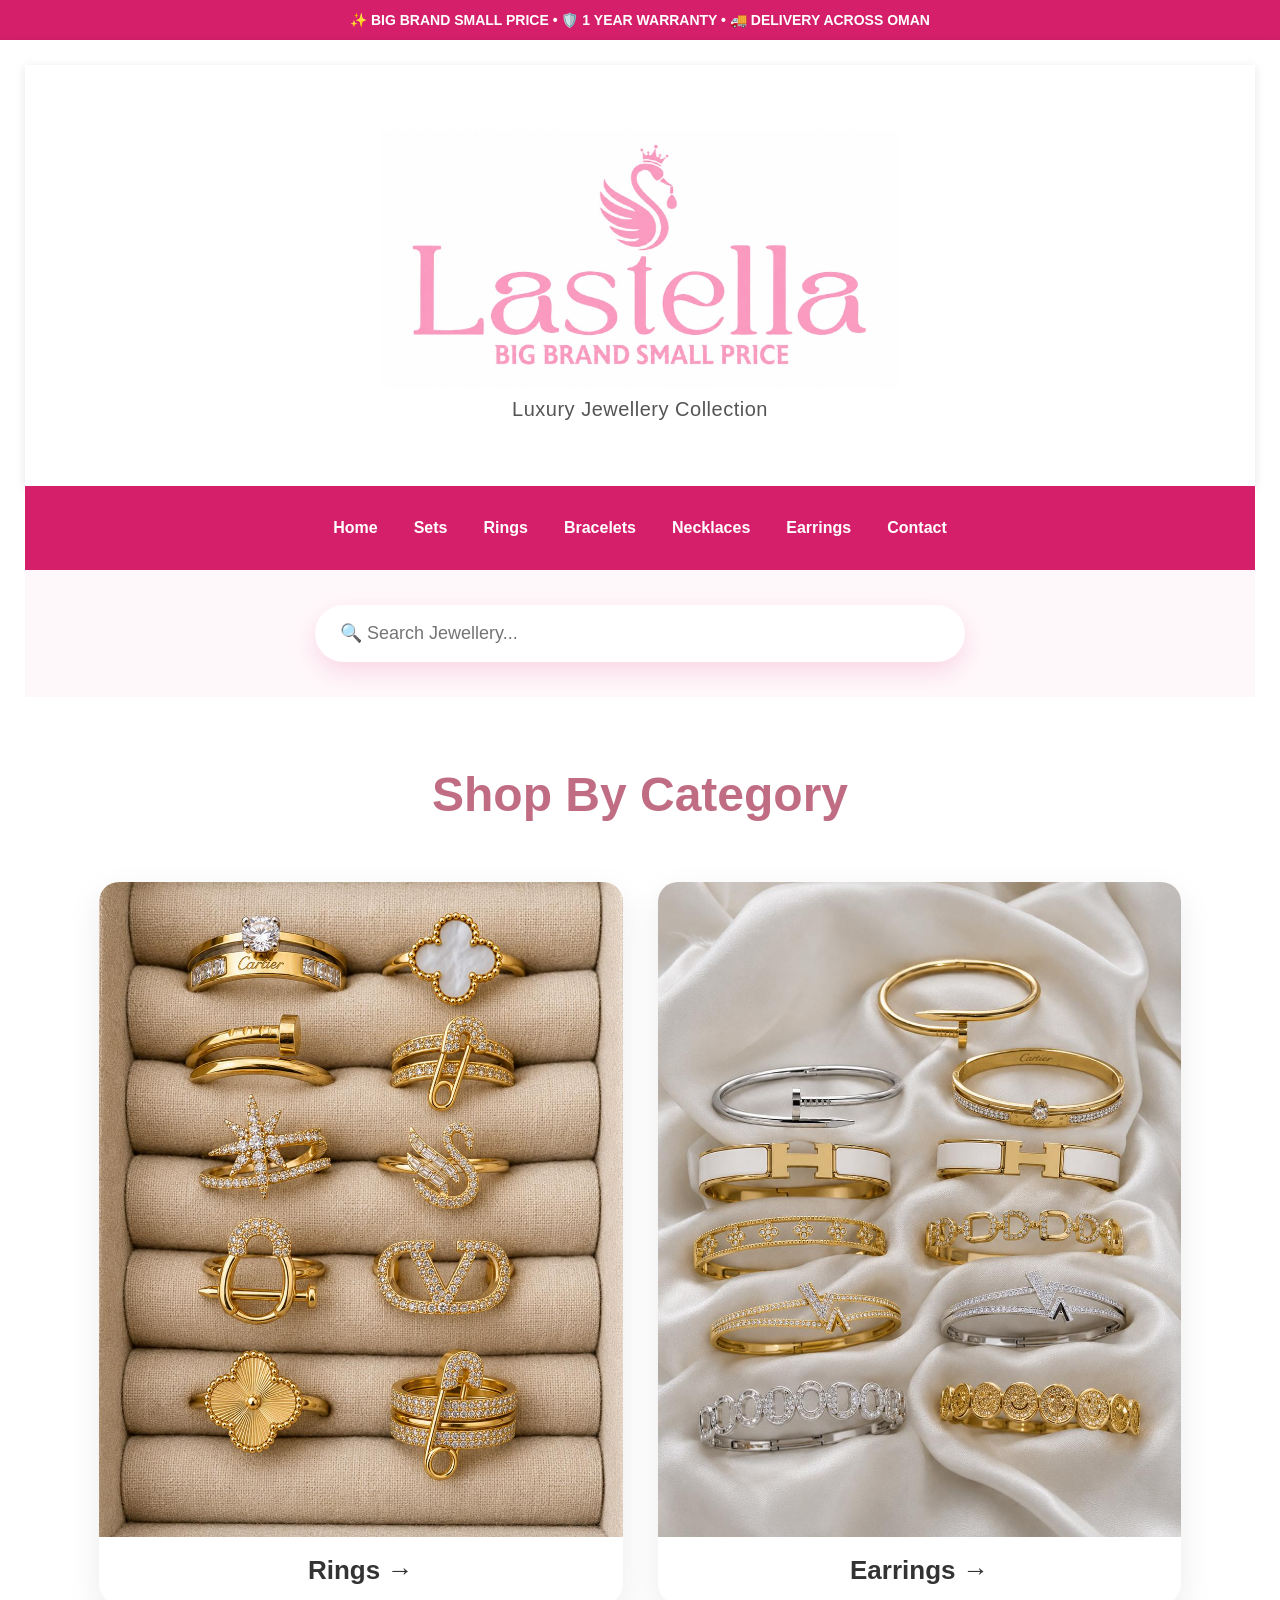
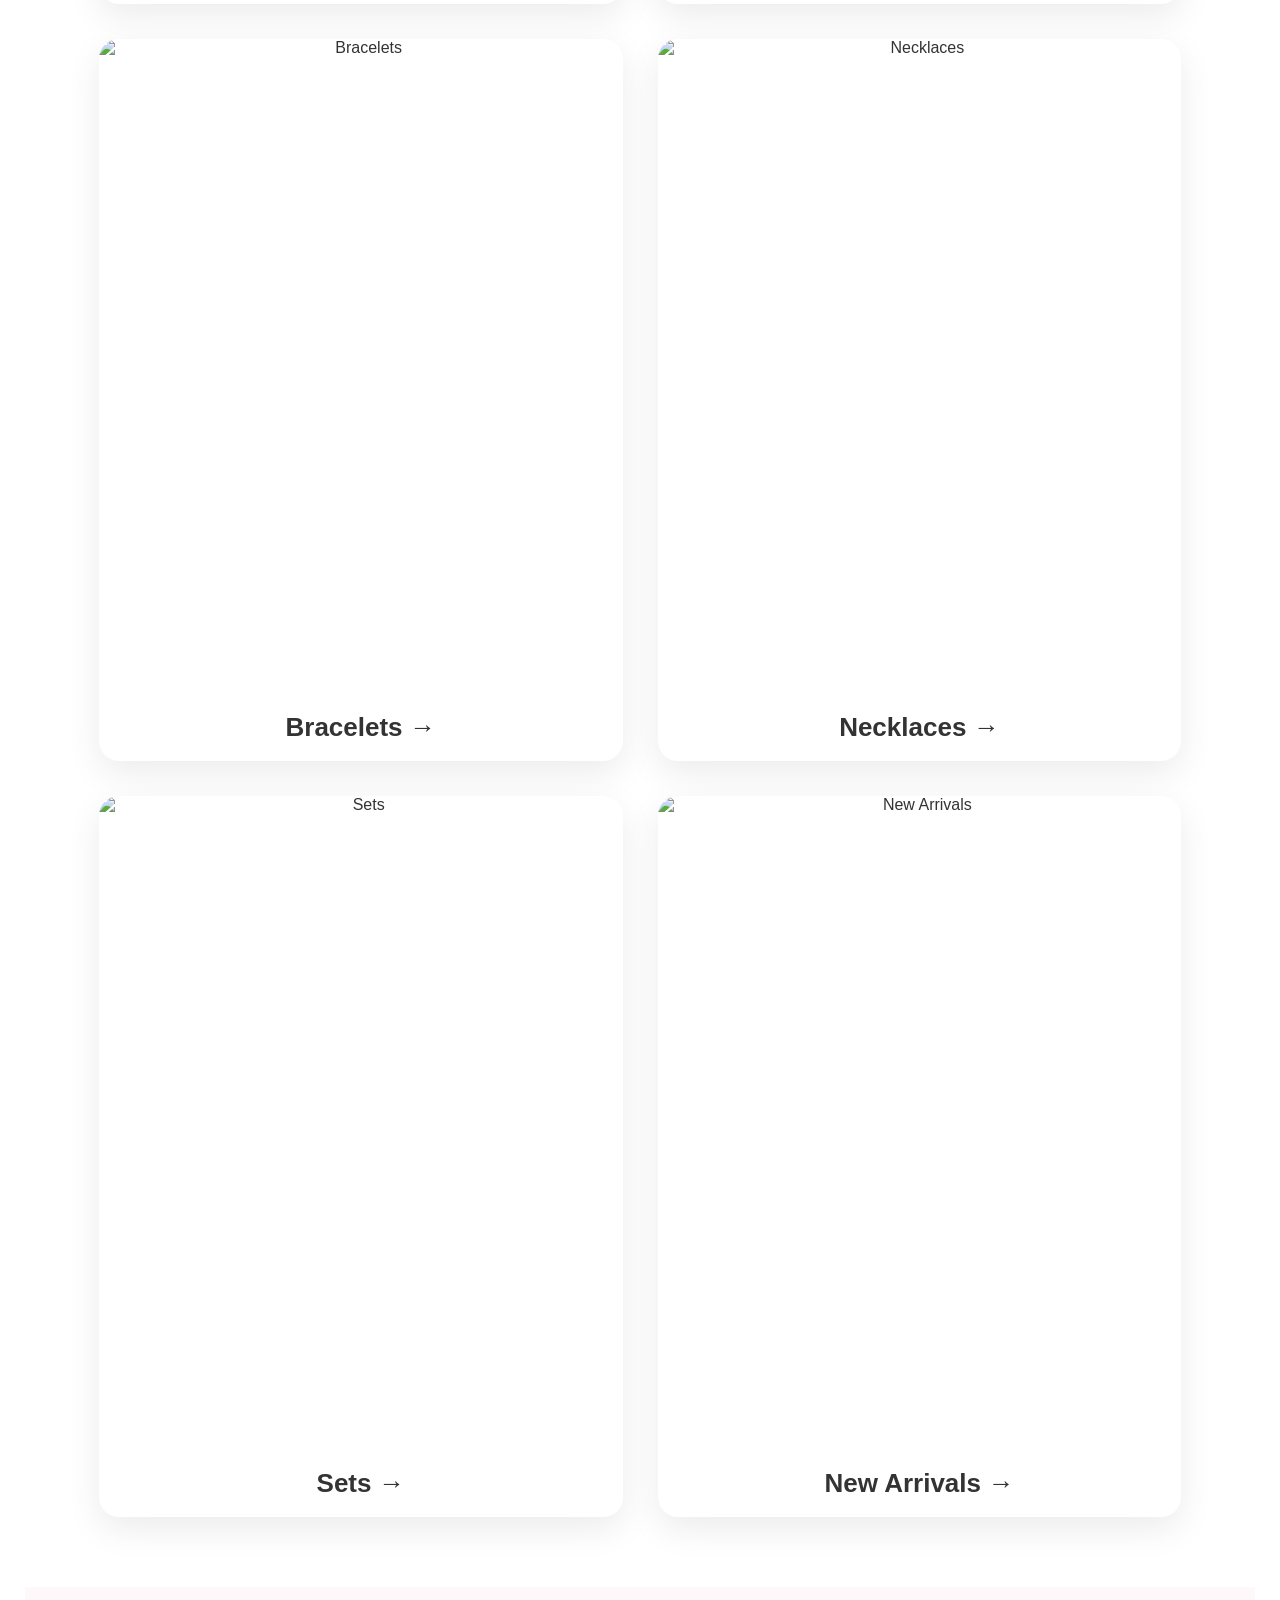
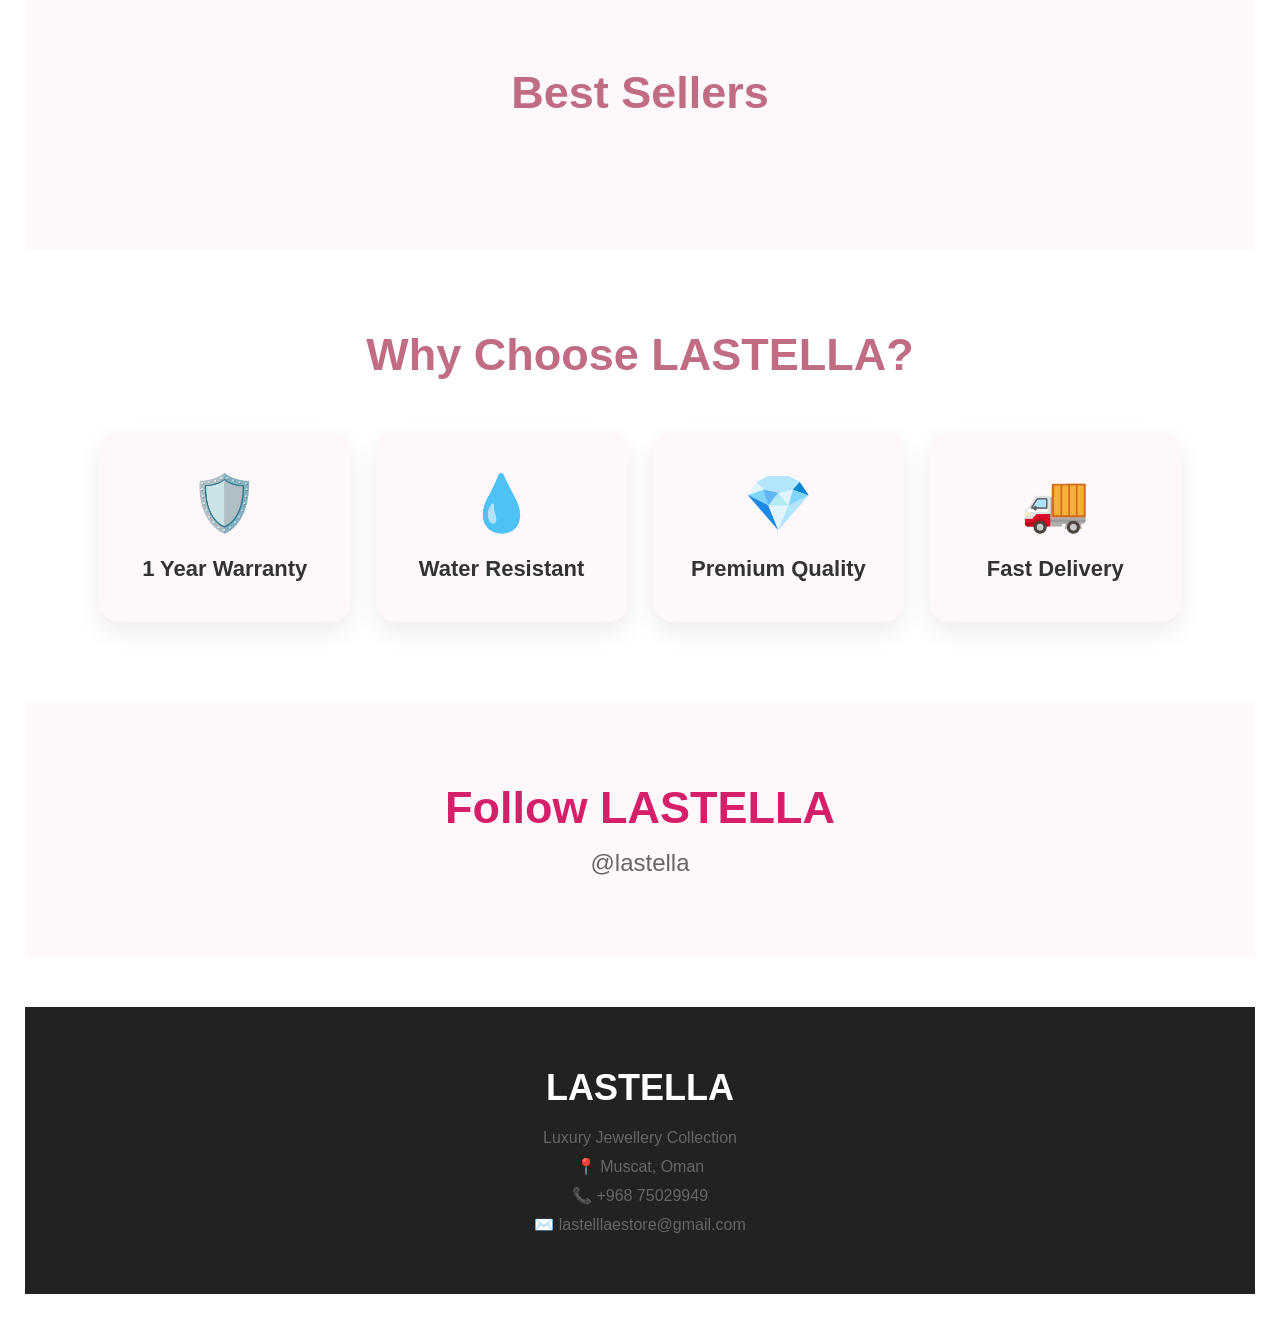
==== commit 33e437cd: "aas" ====
--- a/index.html
+++ b/index.html
@@ -91,7 +91,7 @@
 
         <a href="earrings.html" class="category-card">
 
-            <img src="images/category-earring.jpg" alt="Earrings">
+            <img src="images/category-Bengles.jpg" alt="Earrings">
 
             <span>Earrings →</span>
 
--- a/style.css
+++ b/style.css
@@ -1018,21 +1018,27 @@
 }
 
 /* Navigation */
+nav{
+    overflow-x:auto;
+}
+
 nav ul{
     display:flex;
-    flex-direction:column;
-    align-items:center;
-    padding:10px 0;
+    flex-wrap:nowrap;
+    justify-content:flex-start;
+    gap:18px;
+    padding:12px 15px;
 }
 
 nav li{
-    margin:8px 0;
+    flex:none;
+    margin:0;
 }
 
 nav a{
-    font-size:16px;
-}
-
+    white-space:nowrap;
+    font-size:15px;
+}
 /* Search */
 
 .search-section{
@@ -1984,4 +1990,4 @@
 
 cursor:pointer;
 
-}+}
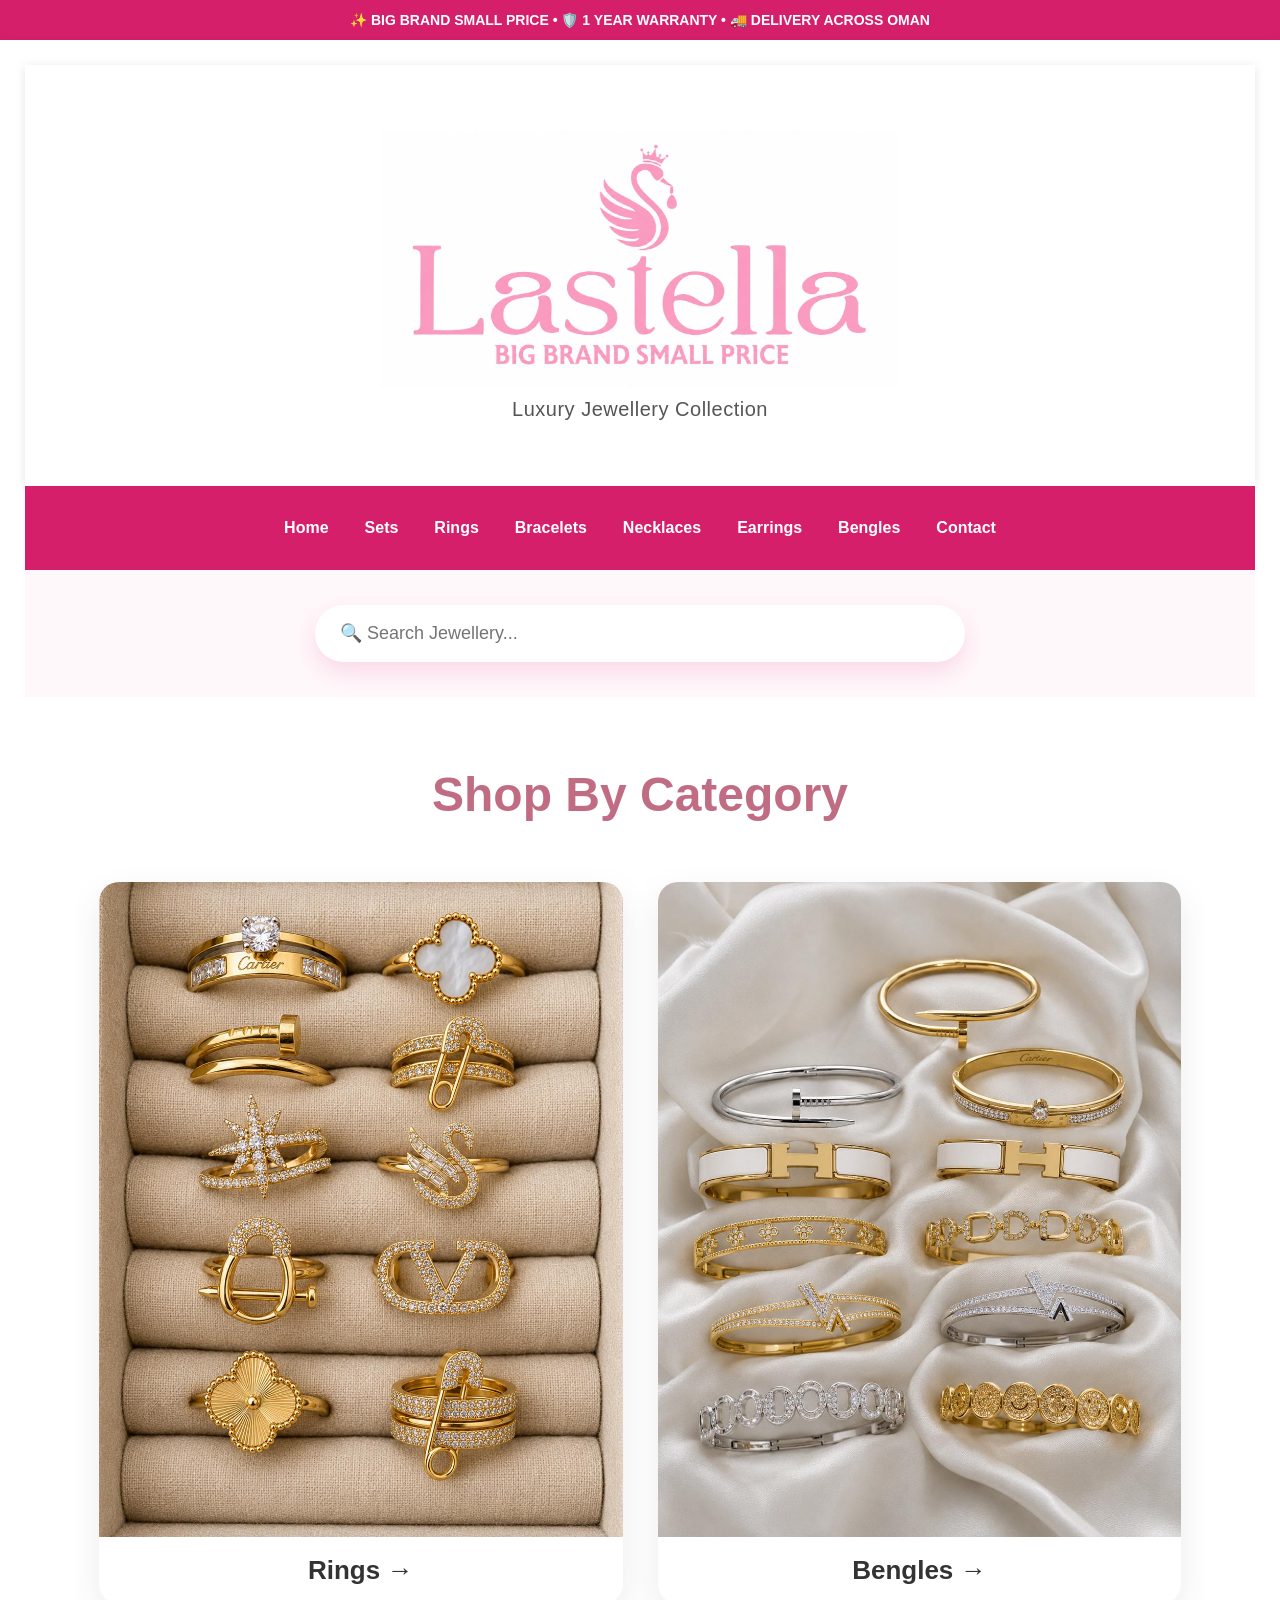
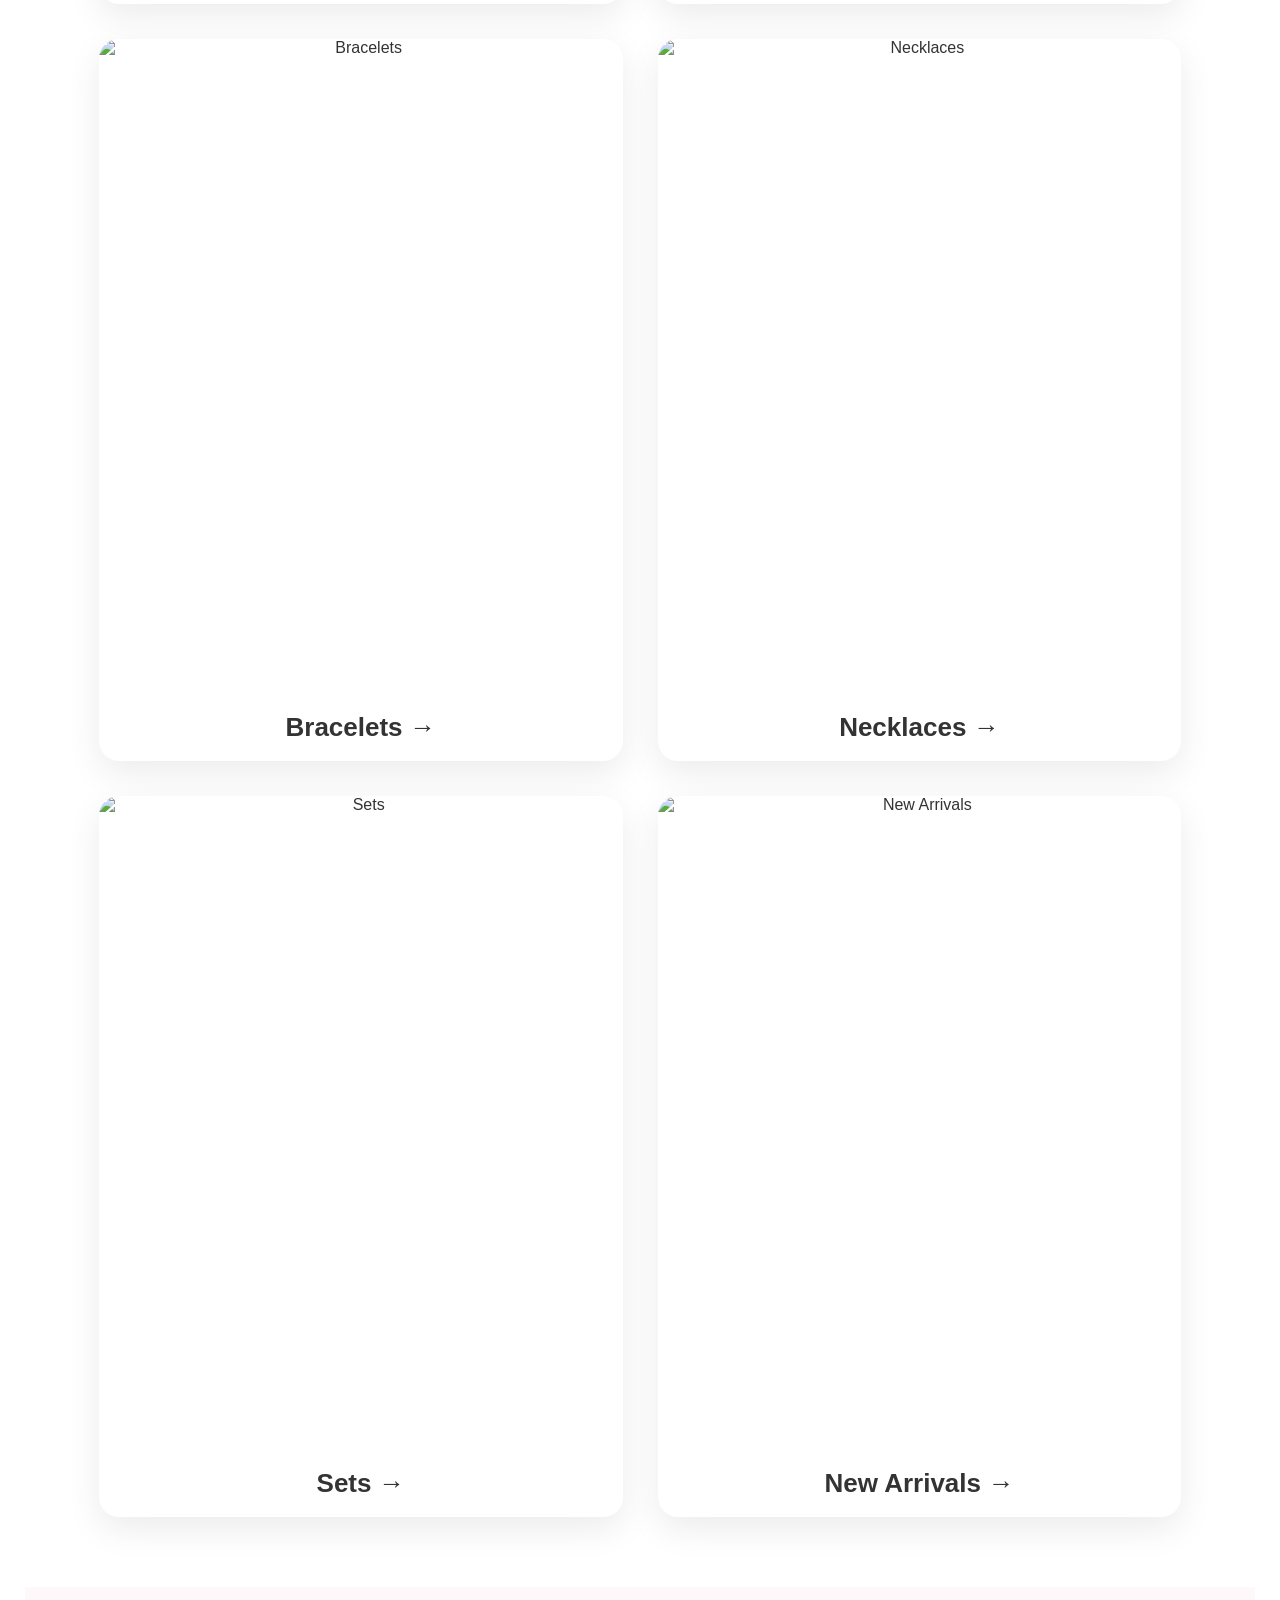
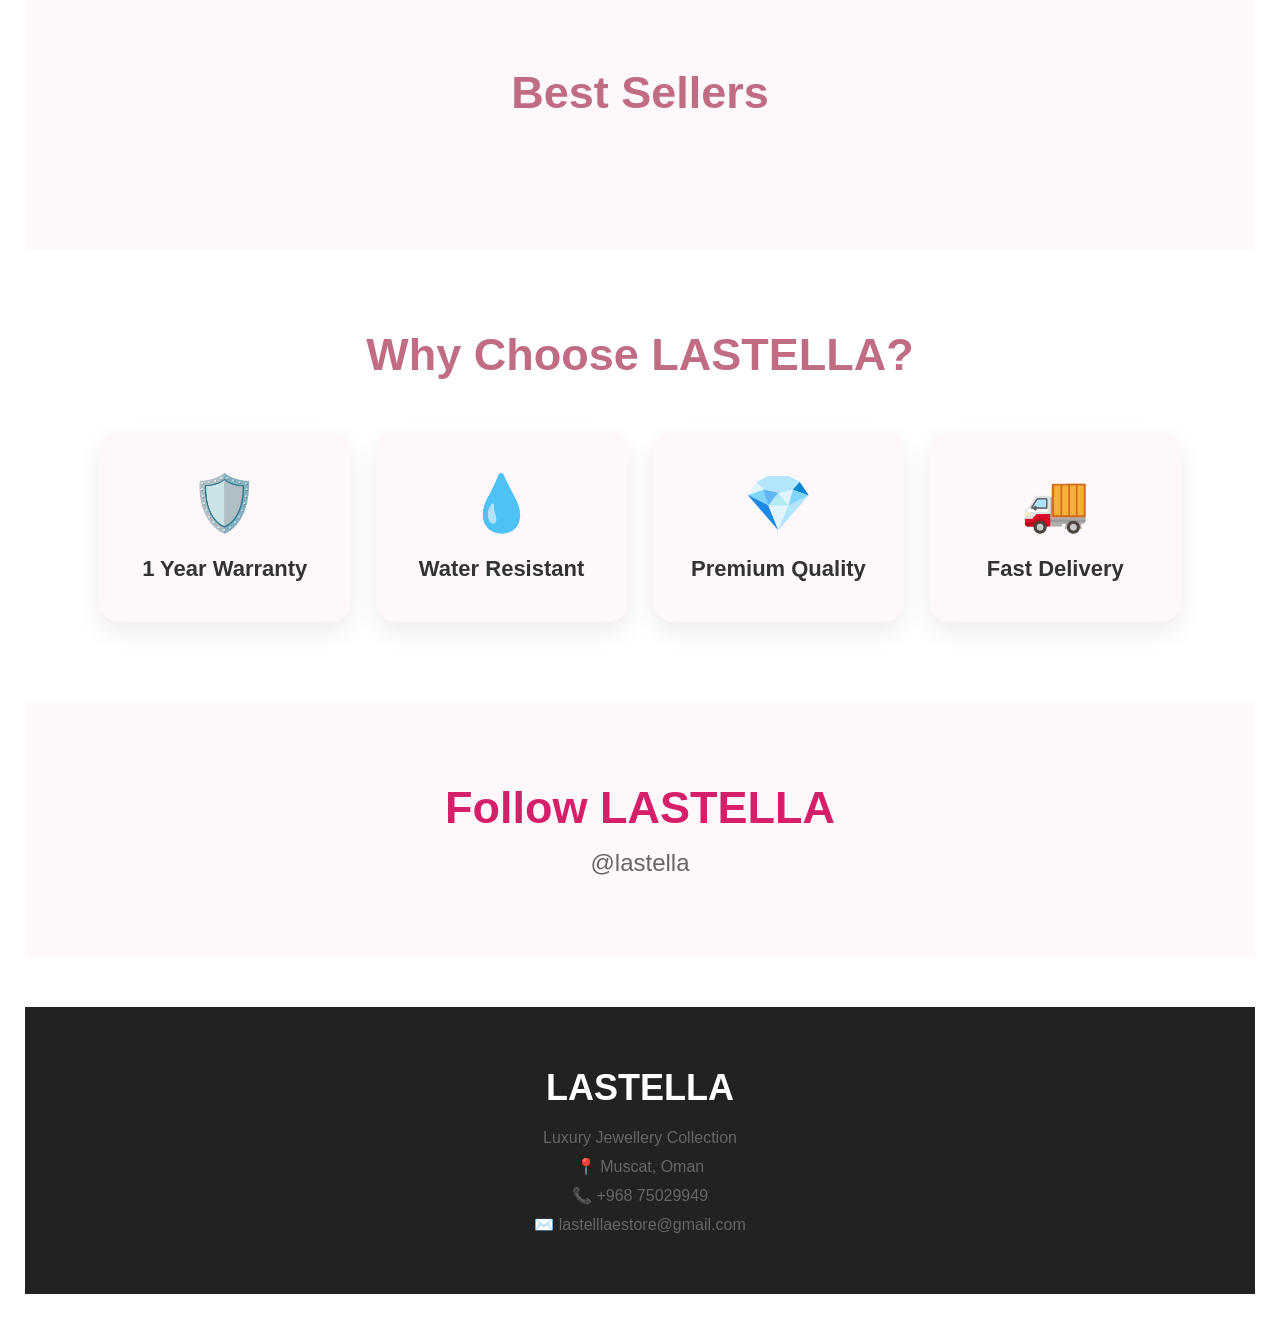
==== commit b6b4f8bb: "as" ====
--- a/index.html
+++ b/index.html
@@ -53,6 +53,8 @@
         <li><a href="necklace.html">Necklaces</a></li>
 
         <li><a href="earrings.html">Earrings</a></li>
+
+        <li><a href="bengles.html">Bengles</a></li>
 
         <li><a href="contact.html">Contact</a></li>
 
@@ -89,11 +91,11 @@
 
         </a>
 
-        <a href="earrings.html" class="category-card">
-
-            <img src="images/category-Bengles.jpg" alt="Earrings">
-
-            <span>Earrings →</span>
+        <a href="bengles.html" class="category-card">
+
+            <img src="images/category-Bengles.jpg" alt="Bengles">
+
+            <span>Bengles →</span>
 
         </a>
 
